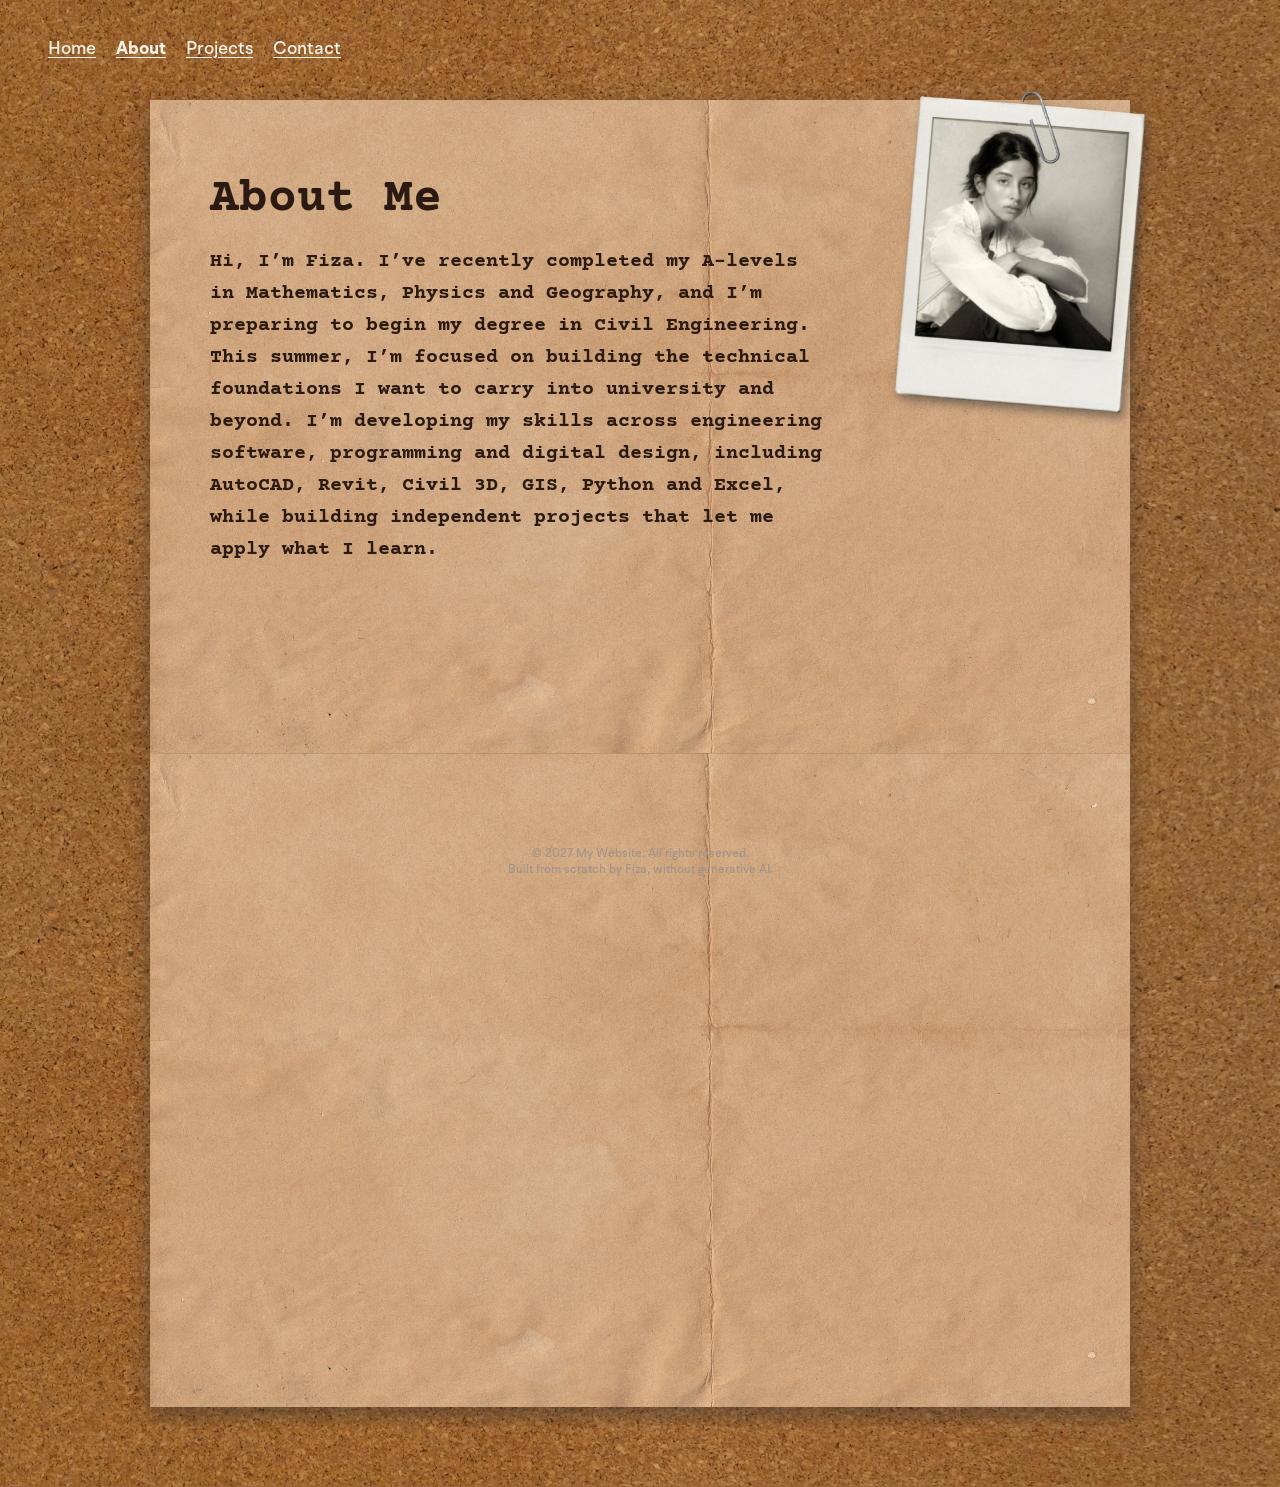
==== about-me/index.html @ 98f8dc01 "before" ====
<!DOCTYPE html>
<html lang="en">
<head>
    <meta charset="UTF-8">
    <meta name="viewport" content="width=device-width, initial-scale=1.0">
    <title>About Me</title>
    <link rel="stylesheet" href="https://fonts.googleapis.com/css2?family=Courier+Prime:wght@400;700&amp;display=swap">
    <link rel="stylesheet" href="../styles.css">
    <script src="../about.js" defer></script>
</head>
<body class="about-page">
    <header>
        <nav>
            <a href="../home/">Home</a>
            <a href="./" aria-current="page">About</a>
            <a href="../projects/">Projects</a>
            <a href="../contact-me/">Contact</a>
        </nav>
    </header>
    <main>
        <div class="about-sheet">
            <img class="about-paper" src="../assets/about-paper.jpg" alt="Paper">
            <img class="about-photo" src="../assets/me-with-paperclip.png" alt="Fiza">
            <div class="about">
                <h1>About Me</h1>
                <p>
                    Hi, I’m Fiza. I’ve recently completed my A-levels in Mathematics, Physics and Geography, and I’m preparing to begin my degree in Civil Engineering.
                    This summer, I’m focused on building the technical foundations I want to carry into university and beyond. I’m developing my skills across engineering software, programming and digital design, including AutoCAD, Revit, Civil 3D, GIS, Python and Excel, while building independent projects that let me apply what I learn.
                </p>
            </div>
        </div>
                <img class="about-paper" src="../assets/about-paper.jpg" alt="">
    </main>
    <footer>
        <p>&copy; 2027 My Website. All rights reserved.</p>
        <p>Built from scratch by Fiza, without generative AI.</p>
    </footer>
</body>
</html>
---- styles.css ----
/* Fonts */

@font-face {
    font-family: "CustomFont";
    src: url("assets/font/BRHendrix-Medium-BF6556d1b4e12b2.otf") format("opentype");
}

@font-face {
    font-family: "CustomFontBold";
    src: url("assets/font/BRHendrix-Bold-BF6556d1b5459d3.otf") format("opentype");
}

/* Base */

:root {
    --page-exit-duration: 110ms;
    --page-enter-duration: 180ms;
}

body {
    background-color: #eae9e5;
    font-family: "CustomFont", sans-serif;
}

/* Navigation */

nav {
    position: fixed;
    font-size: 18px;
    top: 40px;
    left: 40px;
}

nav a {
    padding: 8px;
    color: #333;
    text-decoration: underline;
    text-underline-offset: 3px;
}

nav a:hover {
    color: #777;
}

nav a[aria-current="page"] {
    font-family: "CustomFontBold", sans-serif;
}

.social-links {
    position: fixed;
    top: 40px;
    right: 50px;
    display: flex;
    gap: 20px;
}

.social-links a {
    opacity: 0.7;
    transition: opacity 0.2s, transform 0.2s;
}

.social-links a:hover {
    opacity: 1;
    transform: translateY(-2px);
}

.social-links img {
    display: block;
    width: 22px;
    height: 22px;
}

/* Index content */

main {
    margin-top: 100px;
    padding: 50px;
}

main h1 {
    margin-bottom: 0;
    font-size: 75px;
}

main h2 {
    width: 500px;
    margin-top: 20px;
    font-size: 17px;
    font-weight: normal;
    line-height: 1.5;
}

/* Footer */

footer {
    position: fixed;
    z-index: 30;
    bottom: 20px;
    left: 0;
    width: 100%;
    color: #a3938a;
    font-size: 12px;
    text-align: center;
}

footer p {
    margin: 4px 0;
}

/* About page: background and navigation */

.about-page {
    position: relative;
    min-height: 100vh;
    margin: 0;
    background-color: #9a6538;
}

.about-page::before,
.about-page::after {
    content: "";
    position: absolute;
    left: 0;
    z-index: 0;
    width: 100%;
    background: url("assets/about-background.jpg") center / cover;
    pointer-events: none;
}

.about-page::before {
    top: 0;
    height: calc(50% + 10px);
}

.about-page::after {
    top: calc(50% + 10px);
    bottom: 0;
    transform: scaleY(-1);
}

.about-page header {
    position: relative;
    z-index: 20;
}

.about-page nav {
    z-index: 10;
    isolation: isolate;
}

.about-page nav::before {
    content: "";
    position: fixed;
    top: 0;
    right: 0;
    left: 0;
    z-index: -1;
    height: 90px;
    background-color: #47301f;
    opacity: var(--nav-opacity, 0);
    pointer-events: none;
}

.about-page nav a,
.projects-page nav a,
.contact-page nav a {
    color: #f5f2e8;
}

.about-page nav a:hover,
.projects-page nav a:hover,
.contact-page nav a:hover {
    color: #d3d3d3;
}

.about-page main {
    position: relative;
    z-index: 1;
    margin: 0;
    padding: 100px 0 80px;
}

/* About page: paper and content */
.about-sheet,
.about-paper {
    width: calc(100% - 300px);
    margin: 0 auto;
}

.about-sheet {
    position: relative;
}

.about-paper {
    display: block;
    box-shadow: 0 8px 20px #3338;
}

.about-sheet .about-paper {
    width: 100%;
    clip-path: inset(-20px -20px 0);
}

.about-sheet + .about-paper {
    clip-path: inset(0 -20px -20px);
}

.about-photo {
    position: absolute;
    top: -10px;
    right: -20px;
    width: 260px;
    filter: drop-shadow(3px 5px 5px #3338);
}

.about {
    position: absolute;
    top: 40px;
    right: 300px;
    left: 60px;
    color: #2b1a12;
    font-family: "Courier Prime", monospace;
    text-align: left;
}

.about h1 {
    left: 30px;
    font-size: 48px;
}

.about p {
    font-size: 20px;
    font-weight: bold;
    line-height: 1.6;
}

/* Projects page */
.projects-page {
    position: relative;
    min-height: 200vh;
    margin: 0;
    background-color: #1f5b57;
}

.projects-page::before,
.projects-page::after {
    content: "";
    position: absolute;
    left: 0;
    z-index: 0;
    width: 100%;
    height: 50%;
    background: url("assets/cuttingboard-mirror.webp") center / 400px repeat;
    pointer-events: none;
}

.projects-page::before {
    top: 0;
}

.projects-page::after {
    top: 50%;
    transform: scaleY(-1);
}

.projects-page main {
    position: relative;
    z-index: 1;
    margin-top: 0;
    padding: 150px 0 50px;
}

.projects-page header {
    position: relative;
    z-index: 20;
}

.projects-page nav {
    z-index: 10;
    isolation: isolate;
}

.projects-page nav::before {
    content: "";
    position: fixed;
    top: 0;
    right: 0;
    left: 0;
    z-index: -1;
    height: 90px;
    background-color: #123f3d;
    opacity: var(--projects-nav-opacity, 0);
    pointer-events: none;
}

.projects-page footer {
    position: relative;
    bottom: auto;
    left: auto;
    z-index: 1;
    padding-bottom: 20px;
    color: #e8f1e9;
}

.projects-heading {
    position: relative;
}

.hard-hat {
    position: absolute;
    top: 50%;
    left: 110px;
    width: min(200px, 22vw);
    filter: drop-shadow(6px 8px 8px #10282899);
    animation: hard-hat-drift 5s ease-in-out infinite;
}

.rolled-paper,
.theodolite {
    position: absolute;
    top: 50%;
    filter: drop-shadow(5px 7px 7px #10282888);
}

.rolled-paper {
    left: -10px;
    width: min(200px, 21vw);
    animation: rolled-paper-drift 5.5s ease-in-out infinite;
}

.theodolite {
    top: calc(50% - 10px);
    right: 30px;
    width: min(300px, 30vw);
    animation: theodolite-drift 6s ease-in-out infinite;
}

.ransom-title {
    display: flex;
    justify-content: center;
    align-items: center;
    gap: clamp(2px, 1vw, 6px);
    margin: 0;
}

.ransom-title span {
    --x: 0px;
    --y: 0px;
    --tilt: 0deg;
    --scale: 1;
    width: min(90px, 10vw);
    transform: translate(var(--x), var(--y)) rotate(var(--tilt)) scale(var(--scale));
    animation: ransom-drift 5s ease-in-out infinite;
}

.ransom-title img {
    display: block;
    width: 100%;
    filter: drop-shadow(6px 8px 8px #102828cc);
}

.ransom-title span:nth-child(1) { --x: -2px; --y: 7px; --tilt: -10deg; --scale: 0.94; animation-delay: -0.4s; }
.ransom-title span:nth-child(2) { --x: 3px; --y: -6px; --tilt: 8deg; --scale: 1.06; animation-delay: -1.2s; }
.ransom-title span:nth-child(3) { --x: -1px; --y: 4px; --tilt: -7deg; --scale: 0.97; animation-delay: -2s; }
.ransom-title span:nth-child(4) { --x: 2px; --y: -9px; --tilt: 12deg; --scale: 1.04; animation-delay: -2.8s; }
.ransom-title span:nth-child(5) { --x: -3px; --y: 6px; --tilt: -9deg; --scale: 0.93; animation-delay: -3.6s; }
.ransom-title span:nth-child(6) { --x: 1px; --y: -4px; --tilt: 6deg; --scale: 1.07; animation-delay: -4.4s; }
.ransom-title span:nth-child(7) { --x: -2px; --y: 9px; --tilt: -8deg; --scale: 0.96; animation-delay: -1.6s; }
.ransom-title span:nth-child(8) { --x: 3px; --y: -7px; --tilt: 10deg; --scale: 1.03; animation-delay: -3.2s; }

.ransom-title span:hover img {
    transform: rotate(10deg);
}

.ransom-title span:has(+ span:hover) img,
.ransom-title span:hover + span img {
    transform: translateY(-5px) rotate(-3deg);
}

.ransom-title span:has(+ span + span:hover) img,
.ransom-title span:hover + span + span img {
    transform: translateY(-2px) rotate(2deg);
}

@keyframes ransom-drift {
    50% { transform: translate(calc(var(--x) + 4px), calc(var(--y) - 5px)) rotate(calc(var(--tilt) + 3deg)) scale(var(--scale)); }
}

@keyframes hard-hat-drift {
    0%, 100% { transform: translateY(-50%) rotate(-12deg); }
    50% { transform: translate(6px, calc(-50% - 8px)) rotate(-8deg); }
}

@keyframes rolled-paper-drift {
    0%, 100% { transform: translateY(-50%) rotate(100deg); }
    50% { transform: translate(5px, calc(-50% - 7px)) rotate(104deg); }
}

@keyframes theodolite-drift {
    0%, 100% { transform: translateY(-50%) rotate(6deg); }
    50% { transform: translate(-10px, calc(-50% - 12px)) rotate(2deg); }
}

.projects-content {
    width: calc(100% - 200px);
    margin: 100px auto 0;
}

.projects-columns {
    display: grid;
    grid-template-columns: 2fr 1fr;
    gap: 24px;
}

.paper-panel {
    box-sizing: border-box;
    padding: 40px;
    color: #1f5b57;
    background: url("assets/projects-paper.jpg") center / cover;
    box-shadow: 0 8px 16px #10282899;
}

.projects-columns .paper-panel {
    min-height: 650px;
}

.paper-panel h2 {
    margin: 0;
    font-family: "CustomFontBold", sans-serif;
    font-size: 30px;
}

.updates-tab,
.working-tab {
    display: inline-block;
    margin-bottom: 40px;
    padding: 12px 28px;
    color: #3b281a;
    font-family: "CustomFontBold", sans-serif;
    font-size: 26px;
    background-color: #b98b5f;
    border: 1px solid #795637;
    border-radius: 2px;
    box-shadow: 0 4px 8px #10282866, inset 0 0 12px #f0d4aa55;
    transform: rotate(-2deg);
}

.working-tab {
    transform: rotate(1deg);
}

.updates-list {
    display: grid;
    gap: 10px;
    margin-bottom: 50px;
}

.update-item {
    display: grid;
    grid-template-columns: 85px 1fr;
    align-items: center;
    gap: 16px;
    padding: 12px 0;
    border-bottom: 1px solid #1f5b5744;
}

.update-item span {
    font-family: "CustomFontBold", sans-serif;
    font-size: 13px;
}

.update-item i,
.post-title,
.post-description {
    display: block;
    background-color: #1f5b5733;
    border-radius: 4px;
}

.update-item i {
    height: 10px;
    margin: 7px 0;
}

.update-item i:last-child {
    width: 65%;
}

.posts-grid {
    display: grid;
    grid-template-columns: repeat(3, minmax(0, 1fr));
    gap: 24px;
    margin-top: 30px;
}

.working-projects {
    grid-template-columns: repeat(2, minmax(0, 1fr));
    margin-bottom: 50px;
}

.post-card {
    padding: 14px;
    background-color: #f3eee5aa;
    border: 1px solid #1f5b5733;
    box-shadow: 0 4px 8px #10282844;
}

.post-thumbnail {
    aspect-ratio: 4 / 3;
    margin-bottom: 18px;
    background-color: #1f5b5726;
}

.post-title {
    width: 72%;
    height: 18px;
    margin-bottom: 16px;
}

.post-description {
    height: 10px;
    margin-top: 8px;
}

.post-description.short {
    width: 60%;
}

.featured-projects h2 {
    text-align: center;
}

.featured-projects .posts-grid {
    grid-template-columns: 1fr;
    gap: 20px;
}

.all-posts {
    min-height: 100vh;
    margin-top: 50px;
}

@media (max-width: 800px) {
    .projects-content {
        width: calc(100% - 40px);
    }

    .projects-columns {
        grid-template-columns: 1fr;
    }

    .posts-grid {
        grid-template-columns: repeat(2, minmax(0, 1fr));
    }

    .featured-projects .posts-grid {
        grid-template-columns: repeat(2, minmax(0, 1fr));
    }
}

@media (max-width: 550px) {
    .posts-grid,
    .featured-projects .posts-grid {
        grid-template-columns: 1fr;
    }
}

/* Project post template */

.skip-link {
    position: fixed;
    top: 12px;
    left: 12px;
    z-index: 100;
    padding: 10px 16px;
    color: #f8f3e8;
    background-color: #123f3d;
    transform: translateY(-150%);
}

.skip-link:focus {
    transform: translateY(0);
}

.project-post-page {
    min-height: 100vh;
}

.project-post-page main {
    padding: 130px 0 70px;
}

.project-case-study {
    width: min(1180px, calc(100% - 80px));
    margin: 0 auto;
    color: #213f3d;
}

.project-back-link {
    display: inline-block;
    margin: 0 0 24px 8px;
    color: #f5f2e8;
    font-family: "CustomFontBold", sans-serif;
    text-underline-offset: 4px;
}

.project-back-link:hover {
    color: #d3d3d3;
}

.project-hero {
    position: relative;
    padding: clamp(32px, 6vw, 72px);
    overflow: visible;
}

.project-hero::before,
.project-section::before {
    content: "";
    position: absolute;
    width: 86px;
    height: 24px;
    background-color: #d4af7b99;
    box-shadow: 0 2px 4px #10282833;
    transform: rotate(-3deg);
}

.project-hero::before {
    top: -16px;
    left: calc(50% - 60px);
    z-index: 2;
    width: 120px;
    height: 32px;
}

.project-hero-copy {
    max-width: 800px;
}

.project-hero h1 {
    max-width: 900px;
    margin: 0;
    color: #194f4b;
    font-family: "CustomFontBold", sans-serif;
    font-size: clamp(42px, 6.5vw, 78px);
    line-height: 0.95;
    letter-spacing: -0.045em;
}

.project-summary {
    max-width: 720px;
    margin: 28px 0 0;
    color: #3f4d49;
    font-size: clamp(18px, 2.2vw, 25px);
    line-height: 1.45;
}

.project-plan-link {
    box-sizing: border-box;
    display: inline-flex;
    align-items: center;
    gap: 14px;
    max-width: 100%;
    margin-top: 28px;
    padding: 14px 18px;
    color: #194f4b;
    text-decoration: none;
    background-color: #f7f2e8;
    border: 1px solid #1f5b5755;
    box-shadow: 0 4px 8px #10282833;
    transition: transform 0.2s ease, box-shadow 0.2s ease, background-color 0.2s ease;
}

.project-plan-link:hover {
    background-color: #fffaf0;
    box-shadow: 0 7px 12px #10282844;
    transform: translateY(-2px);
}

.project-plan-link:focus-visible {
    outline: 3px solid #858b91;
    outline-offset: 4px;
}

.project-plan-link img {
    width: 34px;
    height: 34px;
}

.project-plan-link > span {
    display: grid;
    gap: 3px;
}

.project-plan-link strong {
    font-family: "CustomFontBold", sans-serif;
    font-size: 16px;
}

.project-plan-link small {
    color: #6f6255;
    font-size: 12px;
}

.project-facts {
    display: grid;
    grid-template-columns: repeat(5, minmax(0, 1fr));
    gap: 1px;
    margin: 48px 0;
    background-color: #1f5b5740;
    border: 1px solid #1f5b5740;
}

.project-facts div {
    padding: 18px;
    background-color: #f3eee5cc;
}

.project-facts dt {
    margin-bottom: 7px;
    color: #4f555b;
    font-family: "CustomFontBold", sans-serif;
    font-size: 11px;
    letter-spacing: 0.1em;
    text-transform: uppercase;
}

.project-facts dd {
    margin: 0;
    line-height: 1.35;
}

.project-status {
    display: inline-flex;
    align-items: center;
    gap: 8px;
    padding: 8px 13px;
    color: #f7f4ed;
    font-family: "CustomFontBold", sans-serif;
    font-size: 14px;
    line-height: 1;
    background-color: #172b4db8;
    border: 1px solid #0e1c34cc;
    border-radius: 4px;
    box-shadow: inset 0 1px 0 #ffffff1f, 0 2px 4px #10282833;
}

.project-status::before {
    width: 8px;
    height: 8px;
    content: "";
    background-color: #8ac6ff;
    border-radius: 50%;
    box-shadow: 0 0 0 2px #8ac6ff33;
}

.project-hero-media,
.project-wide-media {
    margin: 0;
}

.project-media-placeholder {
    display: grid;
    min-height: 480px;
    padding: 30px;
    color: #f5f2e8;
    text-align: center;
    background:
        linear-gradient(135deg, #174743dd, #2a736ddd),
        url("assets/cuttingboard-mirror.webp") center / 400px repeat;
    border: 12px solid #eee7d9;
    outline: 1px solid #1f5b5755;
    box-shadow: 0 5px 14px #10282855;
    place-content: center;
}

.project-media-placeholder span {
    font-family: "CustomFontBold", sans-serif;
    font-size: clamp(22px, 3vw, 38px);
}

.project-media-placeholder small {
    display: block;
    max-width: 400px;
    margin: 10px auto 0;
    font-size: 13px;
    line-height: 1.5;
}

.project-hero-media figcaption,
.project-process-image figcaption,
.project-section-media figcaption,
.project-wide-media figcaption {
    margin-top: 22px;
    color: #5b6864;
    font-size: 13px;
    font-style: italic;
    line-height: 1.45;
    text-align: center;
}

.project-layout {
    display: grid;
    grid-template-columns: 230px minmax(0, 1fr);
    align-items: start;
    gap: 28px;
    margin-top: 40px;
}

.project-contents {
    position: sticky;
    top: 115px;
    z-index: 5;
    padding: 28px;
}

.project-contents > p {
    margin: 0 0 18px;
    color: #4f555b;
    font-family: "CustomFontBold", sans-serif;
    font-size: 13px;
    letter-spacing: 0.08em;
    text-transform: uppercase;
}

.project-contents ol {
    display: grid;
    gap: 12px;
    margin: 0;
    padding-left: 22px;
}

.project-contents a {
    color: #1f5b57;
    text-underline-offset: 3px;
}

.project-story {
    display: grid;
    gap: 28px;
}

.project-section {
    position: relative;
    z-index: 1;
    scroll-margin-top: 110px;
    padding: clamp(34px, 5vw, 62px);
    overflow: visible;
    isolation: isolate;
}

.project-section::before {
    top: 14px;
    right: -18px;
    z-index: 3;
    pointer-events: none;
    transform: rotate(43deg);
}

.project-section::after {
    position: absolute;
    top: 14px;
    left: -18px;
    z-index: 3;
    width: 86px;
    height: 24px;
    content: "";
    background-color: #d4af7b99;
    box-shadow: 0 2px 4px #10282833;
    pointer-events: none;
    transform: rotate(-43deg);
}

.project-section h2 {
    width: auto;
    margin: 0 0 26px;
    color: #194f4b;
    font-family: "CustomFontBold", sans-serif;
    font-size: clamp(32px, 5vw, 54px);
    line-height: 1;
}

.project-section h3 {
    margin: 0 0 12px;
    color: #194f4b;
    font-family: "CustomFontBold", sans-serif;
    font-size: 20px;
}

.project-section p,
.project-section li {
    line-height: 1.7;
}

.project-lead {
    margin-top: 0;
    color: #3f4d49;
    font-size: 19px;
}

.project-section-guide {
    margin: 24px 0 0;
    padding: 16px 18px;
    color: #4f555b;
    font-size: 14px;
    background-color: #858b9114;
    border: 1px dashed #858b9170;
    border-radius: 3px;
}

.project-section-guide strong {
    color: #194f4b;
    font-family: "CustomFontBold", sans-serif;
}

.project-two-column {
    display: grid;
    grid-template-columns: repeat(2, minmax(0, 1fr));
    gap: 36px;
    margin-top: 38px;
    padding-top: 32px;
    border-top: 1px solid #1f5b5733;
}

.project-two-column ul {
    margin-bottom: 0;
    padding-left: 20px;
}

.project-detail-grid {
    display: grid;
    grid-template-columns: repeat(auto-fit, minmax(190px, 1fr));
    gap: 16px;
    margin-top: 34px;
}

.project-detail-grid article {
    padding: 22px;
    background-color: #f8f4eb99;
    border: 1px solid #1f5b5730;
    border-top: 4px solid #858b91;
}

#reflection .project-detail-grid {
    grid-template-columns: 1fr;
}

.project-detail-grid h3 {
    margin-bottom: 9px;
    font-size: 18px;
}

.project-detail-grid article > p:last-child {
    margin-bottom: 0;
}

.project-detail-label {
    margin: 0 0 9px;
    color: #697077;
    font-family: "CustomFontBold", sans-serif;
    font-size: 11px;
    letter-spacing: 0.1em;
    text-transform: uppercase;
}

.project-section-media {
    margin: 38px 0 0;
}

.project-section-media .project-media-placeholder {
    min-height: 300px;
}

#overview .project-two-column ul {
    padding-left: 0;
    list-style: none;
}

#overview .project-two-column li {
    position: relative;
    padding-left: 27px;
}

#overview .project-two-column li::before {
    position: absolute;
    top: 0.78em;
    left: 0;
    width: 16px;
    height: 16px;
    content: "";
    background: url("assets/logos/tick-circle-svgrepo-com.svg") center / contain no-repeat;
    transform: translateY(-50%);
}

.project-callout {
    margin-top: 36px;
    padding: 24px 28px;
    background-color: #858b9133;
    border: 1px solid #4f555b66;
    transform: none;
}

.project-callout strong {
    color: #4f555b;
    font-family: "CustomFontBold", sans-serif;
    text-transform: uppercase;
}

.project-callout p {
    margin-bottom: 0;
}

.project-problems {
    display: grid;
    gap: 22px;
    margin-top: 34px;
}

.project-problems article {
    display: block;
    padding: 28px;
    color: #f5f2e8;
    background-color: #123f3de8;
    border: 1px solid #0d302f;
}

.project-problems h3 {
    color: #ffffff;
    margin-bottom: 10px;
    font-size: 22px;
}

.project-problems article > p {
    margin-top: 0;
    color: #edf3ef;
}

.project-problem-evidence {
    margin-bottom: 0;
    padding-top: 4px;
    font-size: 14px;
}

.project-problem-evidence strong {
    color: #ffffff;
    font-family: "CustomFontBold", sans-serif;
}

.project-reflection-note {
    margin-top: 34px;
    padding: 24px 26px;
    color: #f5f2e8;
    background-color: #194f4b;
    border: 1px solid #123f3d;
    box-shadow: 0 4px 10px #10282833;
}

.project-reflection-note strong {
    display: block;
    margin-bottom: 8px;
    font-family: "CustomFontBold", sans-serif;
    font-size: 17px;
}

.project-reflection-note p {
    margin: 0;
    color: #e4eee9;
}

.project-process-notes {
    display: grid;
    grid-template-columns: 1fr;
    gap: 16px;
    margin: 38px 0 42px;
}

.project-process-notes article {
    padding: 22px;
    margin: 0;
    color: #3f4d49;
    background-color: #f8f4eb80;
    border: 1px solid #1f5b5728;
}

.project-process-notes article:last-child {
    grid-column: 1 / -1;
}

.project-process-notes h3 {
    width: fit-content;
    margin: 0 0 12px;
    padding: 6px 11px;
    color: #f8f2e8;
    font-family: "CustomFontBold", sans-serif;
    font-size: 15px;
    line-height: 1.1;
    letter-spacing: 0.02em;
    background-color: #b76f8c;
    border: 1px solid #203d3b33;
    border-radius: 4px;
    box-shadow: 2px 2px 0 #1f5b5724;
}

.project-process-notes article > p {
    margin: 0;
}

.project-process-notes small {
    display: block;
    margin-top: 13px;
    color: #626c68;
    font-size: 12px;
    line-height: 1.55;
}

.project-process-notes small strong {
    color: #194f4b;
    font-family: "CustomFontBold", sans-serif;
}

.project-process-image {
    margin: 22px 0 0;
}

.project-process-image .project-media-placeholder {
    min-height: 240px;
    border-width: 7px;
}

.project-process-notes article:nth-child(2) h3 {
    color: #f8f2e8;
    background-color: #5684b4;
}

.project-process-notes article:nth-child(3) h3 {
    color: #f8f2e8;
    background-color: #b9863f;
}

.project-process-notes article:nth-child(4) h3 {
    color: #f8f2e8;
    background-color: #5f9174;
}

.project-process-notes article:nth-child(5) h3 {
    color: #f8f2e8;
    background-color: #bc6a62;
}

.project-media-placeholder-small {
    min-height: 260px;
    padding: 18px;
    border-width: 8px;
}

.project-media-placeholder-small span {
    font-size: 21px;
}

.project-wide-media {
    margin-top: 38px;
}

.project-margin-notes {
    position: absolute;
    top: 54px;
    left: -252px;
    z-index: 0;
    width: 220px;
    pointer-events: none;
}

.project-margin-note {
    position: relative;
    width: 205px;
    transform: none;
}

.project-margin-note + .project-margin-note {
    left: 14px;
    margin-top: 20px;
    transform: none;
}

.project-margin-note img {
    display: block;
    width: 100%;
    box-shadow: 5px 7px 13px #10282855;
}

.project-margin-note p {
    position: absolute;
    top: 30px;
    right: 14px;
    bottom: 12px;
    left: 14px;
    display: grid;
    margin: 0;
    color: #4a3d27;
    font-family: "Segoe Print", "Bradley Hand", "Comic Sans MS", cursive;
    font-size: 20px;
    font-weight: 600;
    line-height: 1.45;
    text-align: center;
    place-items: center;
}

#outcome > p > strong {
    color: #194f4b;
    font-family: "CustomFontBold", sans-serif;
}

.project-wide-media .project-media-placeholder {
    min-height: 360px;
}

.project-pagination {
    position: static;
    top: auto;
    left: auto;
    display: grid;
    grid-template-columns: repeat(2, minmax(0, 1fr));
    margin-top: 40px;
    padding: 0;
    font-size: inherit;
    background: #123f3d;
    overflow: hidden;
}

.project-pagination a {
    display: grid;
    gap: 8px;
    padding: 34px;
    color: #f5f2e8;
    text-decoration: none;
}

.project-pagination a + a {
    text-align: right;
    border-left: 1px solid #f5f2e855;
}

.project-pagination a:hover {
    background-color: #ffffff14;
}

.project-pagination span {
    color: #c9ddd5;
    font-size: 13px;
}

.project-pagination strong {
    font-family: "CustomFontBold", sans-serif;
    font-size: 20px;
}

@media (max-width: 900px) {
    .project-case-study {
        width: min(100% - 40px, 760px);
    }

    .project-facts {
        grid-template-columns: repeat(2, minmax(0, 1fr));
    }

    .project-layout {
        grid-template-columns: 1fr;
    }

    .project-contents {
        position: static;
    }

    .project-contents ol {
        grid-template-columns: repeat(5, max-content);
        gap: 12px 28px;
        overflow-x: auto;
    }

    .project-margin-notes {
        display: none;
    }
}

@media (max-width: 600px) {
    .project-post-page main {
        padding-top: 115px;
    }

    .project-case-study {
        width: calc(100% - 24px);
    }

    .project-hero {
        padding: 38px 24px 28px;
    }

    .project-facts,
    .project-two-column,
    .project-process-notes,
    .project-pagination {
        grid-template-columns: 1fr;
    }

    .project-media-placeholder {
        min-height: 300px;
        border-width: 7px;
    }

    .project-contents {
        padding: 24px;
    }

    .project-contents ol {
        grid-template-columns: 1fr 1fr;
        overflow: visible;
    }

    .project-section {
        padding: 38px 24px;
    }

    .project-problems article {
        padding: 22px;
    }

    .project-pagination a + a {
        text-align: left;
        border-top: 1px solid #f5f2e855;
        border-left: 0;
    }
}

@media (prefers-reduced-motion: reduce) {
    .project-post-page *,
    .project-post-page *::before,
    .project-post-page *::after {
        scroll-behavior: auto !important;
        animation-duration: 0.01ms !important;
        animation-iteration-count: 1 !important;
    }
}

/* Contact page */
.contact-page {
    position: relative;
    height: 100vh;
    min-height: 100vh;
    margin: 0;
    overflow: hidden;
}

.contact-page::before {
    content: "";
    position: absolute;
    inset: -8px;
    z-index: 0;
    background: url("assets/contact-background.jpg") center / cover;
    filter: blur(4px);
}

.contact-page header,
.contact-page main {
    position: relative;
    z-index: 1;
}

.contact-page header {
    z-index: 20;
}

.contact-page main {
    display: grid;
    min-height: 100vh;
    margin-top: 0;
    padding: 0;
    place-items: center;
}

.envelope {
    width: 600px;
    max-width: 85vw;
    filter: drop-shadow(6px 8px 10px #3338);
}

/* Home page: heading */
.blue {
    color: #215caa;
}

.hop span {
    display: inline-block;
    transition: transform 0.2s ease;
}

.hop span:has(+ span + span:hover),
.hop span:hover + span + span {
    transform: translateY(-3px);
}

.hop span:has(+ span:hover),
.hop span:hover + span {
    transform: translateY(-6px);
}

.hop span:hover {
    transform: translateY(-10px);
}

/* Home page: button and images */
.say-hi {
    position: absolute;
    right: 90px;
    bottom: 300px;
    z-index: 1;
    padding: 8px 16px;
    color: #333;
    background-color: #eae9e5;
    border: 1px solid #777;
    border-radius: 20px;
    cursor: pointer;
}

.say-hi:hover {
    color: white;
    background-color: #777;
}

.say-hi.clicked {
    animation: pop 0.4s;
}

.home-visual {
    position: absolute;
    right: 40px;
    bottom: 40px;
    width: 550px;
}

.home-image {
    display: block;
    width: 100%;
}

.thought-bubble {
    position: absolute;
    top: -280px;
    left: -270px;
    width: 530px;
    filter: drop-shadow(3px 4px 4px #3338);
}

.post-it {
    position: absolute;
    width: 180px;
    box-shadow: 4px 4px 10px #777;
    cursor: grab;
    touch-action: none;
    transition: transform 0.2s, box-shadow 0.2s;
}

.post-it-1 {
    bottom: 90px;
    left: 60px;
}

.post-it-2 {
    bottom: 100px;
    left: 430px;
}

.post-it-3 {
    bottom: 50px;
    left: 200px;
}

.post-it:hover {
    transform: translateY(-5px);
    box-shadow: 7px 9px 14px #777;
}

.post-it:active {
    cursor: grabbing;
}

@keyframes pop {
    50% { transform: scale(1.15); }
}
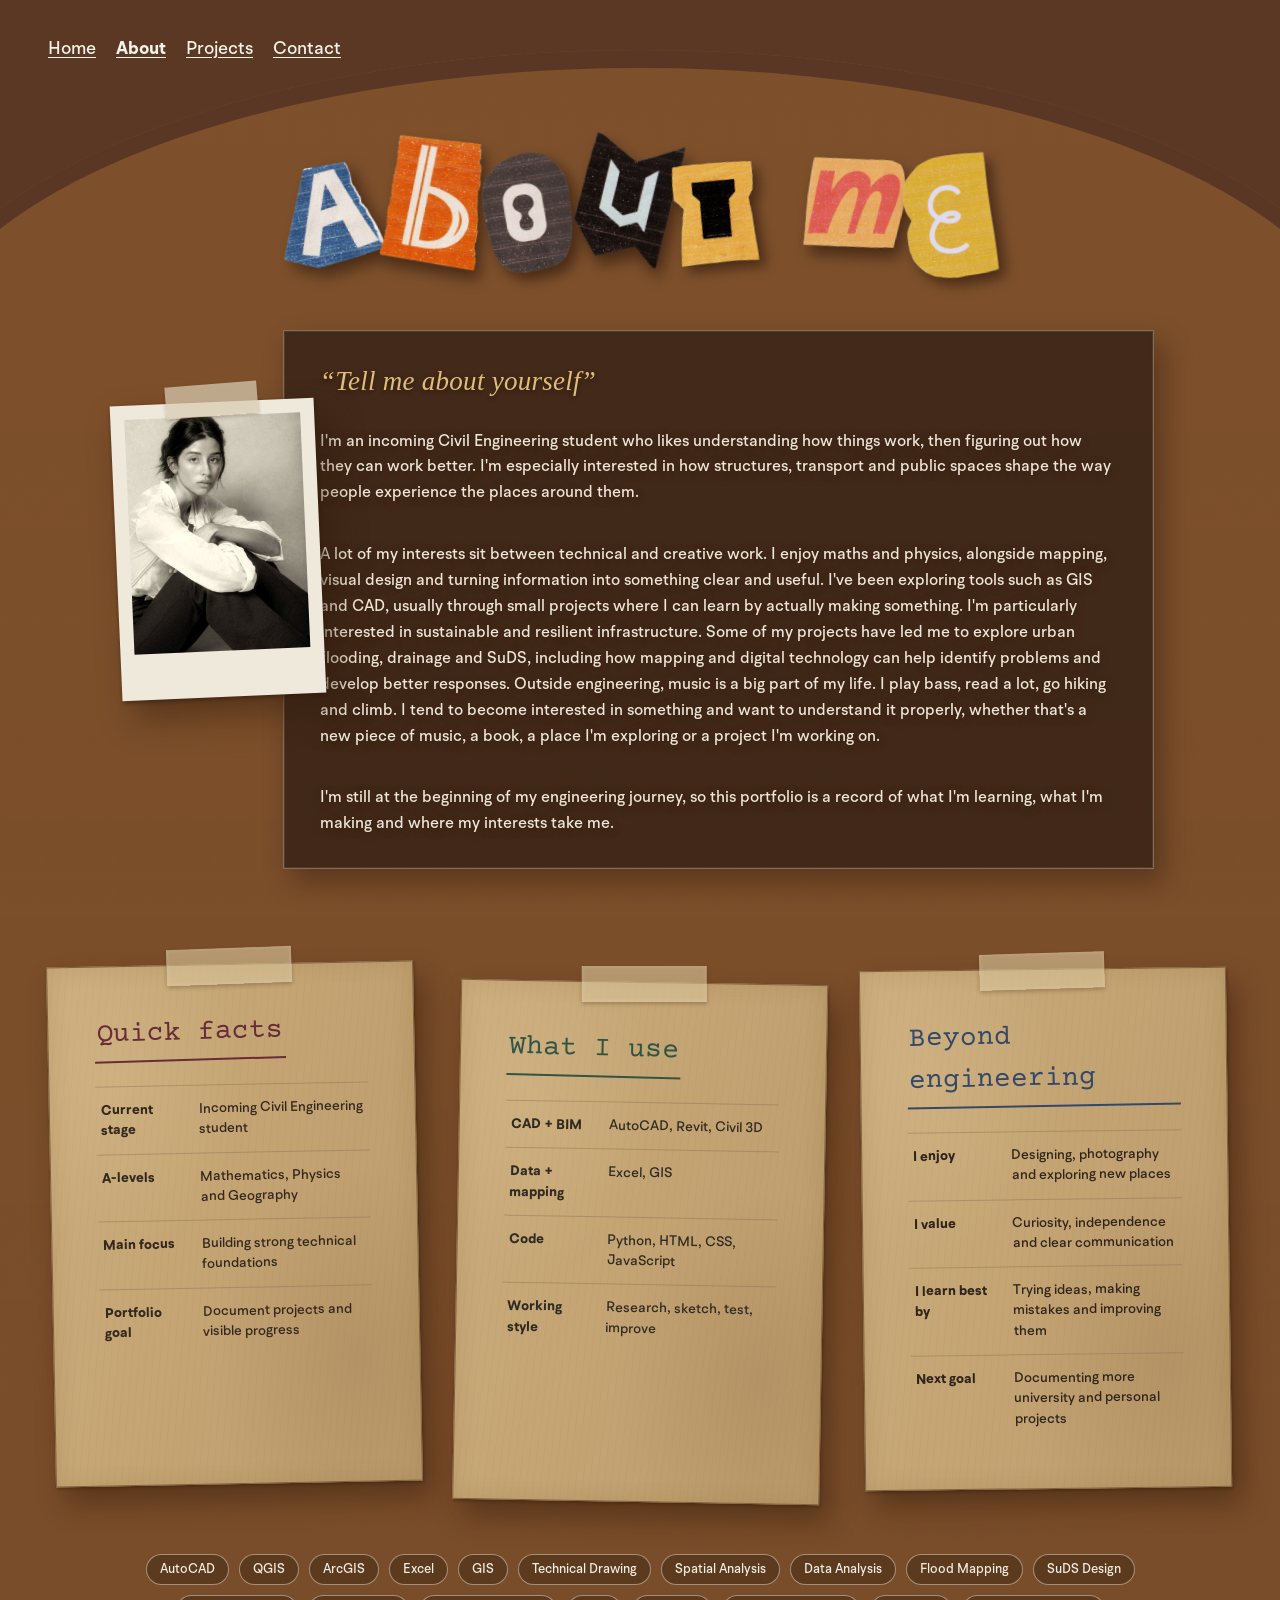
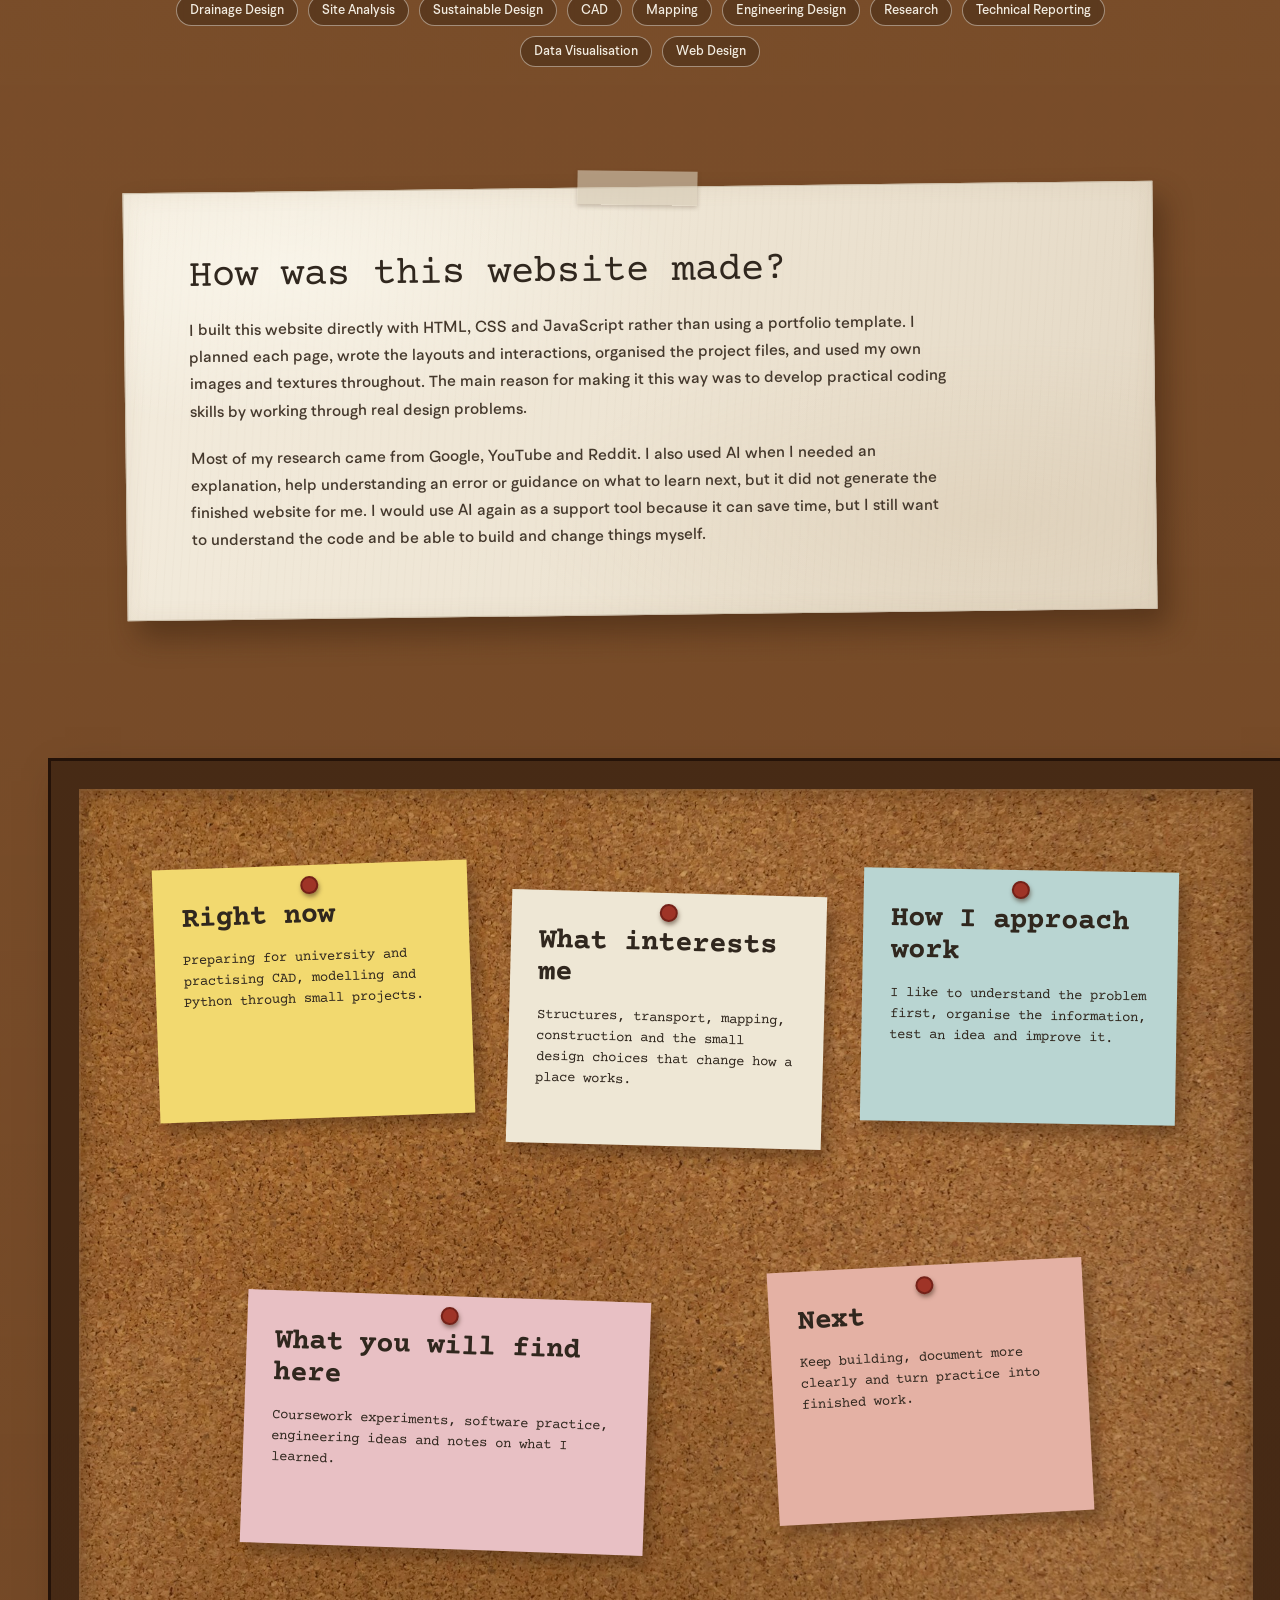
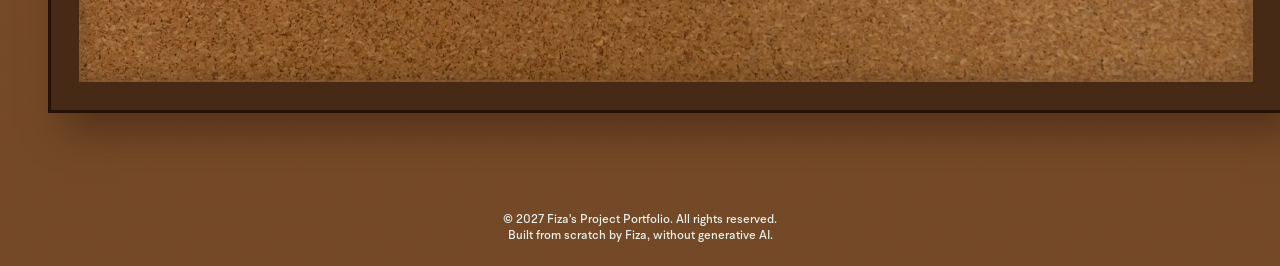
==== commit d4f2118f: "waa" ====
--- a/about-me/index.html
+++ b/about-me/index.html
@@ -3,7 +3,10 @@
 <head>
     <meta charset="UTF-8">
     <meta name="viewport" content="width=device-width, initial-scale=1.0">
-    <title>About Me</title>
+    <title>About Fiza | Fiza's Project Portfolio</title>
+    <link rel="icon" type="image/png" href="../assets/site-icon-favicon.png">
+    <link rel="preconnect" href="https://fonts.googleapis.com">
+    <link rel="preconnect" href="https://fonts.gstatic.com" crossorigin>
     <link rel="stylesheet" href="https://fonts.googleapis.com/css2?family=Courier+Prime:wght@400;700&amp;display=swap">
     <link rel="stylesheet" href="../styles.css">
     <script src="../about.js" defer></script>
@@ -18,21 +21,131 @@
         </nav>
     </header>
     <main>
-        <div class="about-sheet">
-            <img class="about-paper" src="../assets/about-paper.jpg" alt="Paper">
-            <img class="about-photo" src="../assets/me-with-paperclip.png" alt="Fiza">
-            <div class="about">
-                <h1>About Me</h1>
+        <section class="about-intro" aria-labelledby="about-title">
+            <h1 id="about-title" class="ransom-title about-ransom-title" aria-label="About Me">
+                <span><img src="../assets/about-title/letter-a.png" alt=""></span>
+                <span><img src="../assets/about-title/letter-b.png" alt=""></span>
+                <span><img src="../assets/about-title/letter-o.png" alt=""></span>
+                <span><img src="../assets/about-title/letter-u.png" alt=""></span>
+                <span><img src="../assets/about-title/letter-t.png" alt=""></span>
+                <span class="about-title-break"><img src="../assets/about-title/letter-m.png" alt=""></span>
+                <span><img src="../assets/about-title/letter-e.png" alt=""></span>
+            </h1>
+
+            <div class="about-portrait-wrap">
+                <figure class="about-portrait">
+                    <img src="../assets/picture-of-me.jpeg" alt="Portrait of Fiza">
+                </figure>
+            </div>
+
+            <div class="about-copy">
+                <div class="about-copy-columns">
+                    <h2>&ldquo;Tell me about yourself&rdquo;</h2>
+                    <p>
+                        I'm an incoming Civil Engineering student who likes understanding how things work, then figuring out how they can work better. I'm especially interested in how structures, transport and public spaces shape the way people experience the places around them.
+                    </p>
+                    <p>
+                        A lot of my interests sit between technical and creative work. I enjoy maths and physics, alongside mapping, visual design and turning information into something clear and useful. I've been exploring tools such as GIS and CAD, usually through small projects where I can learn by actually making something. I'm particularly interested in sustainable and resilient infrastructure. Some of my projects have led me to explore urban flooding, drainage and SuDS, including how mapping and digital technology can help identify problems and develop better responses. Outside engineering, music is a big part of my life. I play bass, read a lot, go hiking and climb. I tend to become interested in something and want to understand it properly, whether that's a new piece of music, a book, a place I'm exploring or a project I'm working on.
+                    </p>
+                    <p>
+                        I'm still at the beginning of my engineering journey, so this portfolio is a record of what I'm learning, what I'm making and where my interests take me.
+                    </p>
+                </div>
+            </div>
+        </section>
+
+        <section class="about-details" aria-label="More about Fiza">
+            <div class="about-table-card about-table-card-left">
+                <h2>Quick facts</h2>
+                <table>
+                    <tbody>
+                        <tr><th scope="row">Current stage</th><td>Incoming Civil Engineering student</td></tr>
+                        <tr><th scope="row">A-levels</th><td>Mathematics, Physics and Geography</td></tr>
+                        <tr><th scope="row">Main focus</th><td>Building strong technical foundations</td></tr>
+                        <tr><th scope="row">Portfolio goal</th><td>Document projects and visible progress</td></tr>
+                    </tbody>
+                </table>
+            </div>
+
+            <div class="about-table-card about-table-card-right">
+                <h2>What I use</h2>
+                <table>
+                    <tbody>
+                        <tr><th scope="row">CAD + BIM</th><td>AutoCAD, Revit, Civil 3D</td></tr>
+                        <tr><th scope="row">Data + mapping</th><td>Excel, GIS</td></tr>
+                        <tr><th scope="row">Code</th><td>Python, HTML, CSS, JavaScript</td></tr>
+                        <tr><th scope="row">Working style</th><td>Research, sketch, test, improve</td></tr>
+                    </tbody>
+                </table>
+            </div>
+
+            <div class="about-table-card about-table-card-extra">
+                <h2>Beyond engineering</h2>
+                <table>
+                    <tbody>
+                        <tr><th scope="row">I enjoy</th><td>Designing, photography and exploring new places</td></tr>
+                        <tr><th scope="row">I value</th><td>Curiosity, independence and clear communication</td></tr>
+                        <tr><th scope="row">I learn best by</th><td>Trying ideas, making mistakes and improving them</td></tr>
+                        <tr><th scope="row">Next goal</th><td>Documenting more university and personal projects</td></tr>
+                    </tbody>
+                </table>
+            </div>
+        </section>
+
+        <div class="about-tags" aria-label="Hard skills and experience">
+            <span>AutoCAD</span><span>QGIS</span><span>ArcGIS</span><span>Excel</span>
+            <span>GIS</span><span>Technical Drawing</span><span>Spatial Analysis</span>
+            <span>Data Analysis</span><span>Flood Mapping</span><span>SuDS Design</span>
+            <span>Drainage Design</span><span>Site Analysis</span><span>Sustainable Design</span>
+            <span>CAD</span><span>Mapping</span><span>Engineering Design</span><span>Research</span>
+            <span>Technical Reporting</span><span>Data Visualisation</span><span>Web Design</span>
+        </div>
+
+        <section class="website-story" aria-labelledby="website-story-title">
+            <span class="paper-tape" aria-hidden="true"></span>
+            <div class="website-story-copy">
+                <h2 id="website-story-title">How was this website made?</h2>
                 <p>
-                    Hi, I’m Fiza. I’ve recently completed my A-levels in Mathematics, Physics and Geography, and I’m preparing to begin my degree in Civil Engineering.
-                    This summer, I’m focused on building the technical foundations I want to carry into university and beyond. I’m developing my skills across engineering software, programming and digital design, including AutoCAD, Revit, Civil 3D, GIS, Python and Excel, while building independent projects that let me apply what I learn.
+                    I built this website directly with HTML, CSS and JavaScript rather than using a portfolio template. I planned each page, wrote the layouts and interactions, organised the project files, and used my own images and textures throughout. The main reason for making it this way was to develop practical coding skills by working through real design problems.
+                </p>
+                <p>
+                    Most of my research came from Google, YouTube and Reddit. I also used AI when I needed an explanation, help understanding an error or guidance on what to learn next, but it did not generate the finished website for me. I would use AI again as a support tool because it can save time, but I still want to understand the code and be able to build and change things myself.
                 </p>
             </div>
-        </div>
-                <img class="about-paper" src="../assets/about-paper.jpg" alt="">
+        </section>
+
+        <section class="about-board-section" aria-label="Pinned notes about Fiza">
+            <div class="about-corkboard">
+                <article class="board-note board-note-yellow">
+                    <span class="note-pin" aria-hidden="true"></span>
+                    <h3>Right now</h3>
+                    <p>Preparing for university and practising CAD, modelling and Python through small projects.</p>
+                </article>
+                <article class="board-note board-note-cream">
+                    <span class="note-pin" aria-hidden="true"></span>
+                    <h3>What interests me</h3>
+                    <p>Structures, transport, mapping, construction and the small design choices that change how a place works.</p>
+                </article>
+                <article class="board-note board-note-blue">
+                    <span class="note-pin" aria-hidden="true"></span>
+                    <h3>How I approach work</h3>
+                    <p>I like to understand the problem first, organise the information, test an idea and improve it.</p>
+                </article>
+                <article class="board-note board-note-pink">
+                    <span class="note-pin" aria-hidden="true"></span>
+                    <h3>What you will find here</h3>
+                    <p>Coursework experiments, software practice, engineering ideas and notes on what I learned.</p>
+                </article>
+                <article class="board-note board-note-small">
+                    <span class="note-pin" aria-hidden="true"></span>
+                    <h3>Next</h3>
+                    <p>Keep building, document more clearly and turn practice into finished work.</p>
+                </article>
+            </div>
+        </section>
     </main>
     <footer>
-        <p>&copy; 2027 My Website. All rights reserved.</p>
+        <p>&copy; 2027 Fiza's Project Portfolio. All rights reserved.</p>
         <p>Built from scratch by Fiza, without generative AI.</p>
     </footer>
 </body>
--- a/styles.css
+++ b/styles.css
@@ -13,13 +13,41 @@
 /* Base */
 
 :root {
-    --page-exit-duration: 110ms;
-    --page-enter-duration: 180ms;
+    --page-transition-duration: 180ms;
+}
+
+@view-transition {
+    navigation: auto;
 }
 
 body {
     background-color: #eae9e5;
     font-family: "CustomFont", sans-serif;
+}
+
+::view-transition-old(root) {
+    animation: page-fade-out var(--page-transition-duration) ease-out both;
+}
+
+::view-transition-new(root) {
+    animation: page-fade-in var(--page-transition-duration) ease-in both;
+}
+
+@keyframes page-fade-out {
+    from { opacity: 1; }
+    to { opacity: 0; }
+}
+
+@keyframes page-fade-in {
+    from { opacity: 0; }
+    to { opacity: 1; }
+}
+
+@media (prefers-reduced-motion: reduce) {
+    ::view-transition-old(root),
+    ::view-transition-new(root) {
+        animation-duration: 0.01ms;
+    }
 }
 
 /* Navigation */
@@ -51,6 +79,7 @@
     top: 40px;
     right: 50px;
     display: flex;
+    align-items: center;
     gap: 20px;
 }
 
@@ -68,6 +97,52 @@
     display: block;
     width: 22px;
     height: 22px;
+}
+
+.social-links .coffee-button {
+    display: inline-flex;
+    align-items: center;
+    gap: 7px;
+    padding: 8px 13px;
+    color: #30271e;
+    font-size: 14px;
+    text-decoration: none;
+    background: #f2d96f;
+    border: 1px solid #80613e;
+    border-radius: 4px;
+    box-shadow: 3px 4px 7px #4a2d1745;
+    opacity: 1;
+    transform: rotate(-1deg);
+}
+
+.social-links .coffee-button:hover {
+    color: #30271e;
+    background: #f6e18a;
+    transform: translateY(-2px) rotate(-1deg);
+}
+
+.social-links .coffee-button-icon {
+    width: 20px;
+    height: 20px;
+    object-fit: contain;
+}
+
+.social-links .coffee-button:focus-visible {
+    outline: 3px solid #215caa;
+    outline-offset: 3px;
+}
+
+@media (max-width: 700px) {
+    .social-links {
+        top: 88px;
+        right: 20px;
+        gap: 12px;
+    }
+
+    .social-links .coffee-button {
+        padding: 7px 10px;
+        font-size: 13px;
+    }
 }
 
 /* Index content */
@@ -108,35 +183,6 @@
 }
 
 /* About page: background and navigation */
-
-.about-page {
-    position: relative;
-    min-height: 100vh;
-    margin: 0;
-    background-color: #9a6538;
-}
-
-.about-page::before,
-.about-page::after {
-    content: "";
-    position: absolute;
-    left: 0;
-    z-index: 0;
-    width: 100%;
-    background: url("assets/about-background.jpg") center / cover;
-    pointer-events: none;
-}
-
-.about-page::before {
-    top: 0;
-    height: calc(50% + 10px);
-}
-
-.about-page::after {
-    top: calc(50% + 10px);
-    bottom: 0;
-    transform: scaleY(-1);
-}
 
 .about-page header {
     position: relative;
@@ -173,65 +219,533 @@
     color: #d3d3d3;
 }
 
+/* About page: wooden desk redesign */
+.about-page {
+    position: relative;
+    min-height: 100vh;
+    margin: 0;
+    color: #f3ede2;
+    overflow-x: hidden;
+    background-color: #8b5a32;
+    background-image: linear-gradient(#42240f2e, #42240f52), url("assets/wood-background.jpg");
+    background-position: center top;
+    background-size: auto, cover;
+    background-attachment: scroll;
+}
+
+.about-page nav::before {
+    background-color: #49301f;
+}
+
 .about-page main {
     position: relative;
     z-index: 1;
     margin: 0;
-    padding: 100px 0 80px;
-}
-
-/* About page: paper and content */
-.about-sheet,
-.about-paper {
-    width: calc(100% - 300px);
-    margin: 0 auto;
-}
-
-.about-sheet {
+    padding: 125px clamp(32px, 4vw, 72px) 100px;
+}
+
+.about-intro,
+.website-story,
+.about-board-section {
+    width: min(1460px, 100%);
+    margin-right: auto;
+    margin-left: auto;
+}
+
+.about-intro {
+    display: grid;
+    grid-template-columns: minmax(190px, 0.38fr) minmax(520px, 1.62fr);
+    column-gap: clamp(65px, 8vw, 135px);
+    row-gap: 5px;
+    align-items: start;
+    min-height: 520px;
+}
+
+.about-portrait-wrap {
     position: relative;
-}
-
-.about-paper {
+    z-index: 3;
+    width: min(270px, 100%);
+    padding: 18px;
+    justify-self: center;
+    margin-left: 0;
+    transform: translate(65px, 90px);
+}
+
+.about-portrait {
+    position: relative;
+    margin: 0;
+    padding: 14px 14px 46px;
+    background: #efe9dc;
+    box-shadow: 12px 18px 32px #321b0c80, 1px 2px 4px #321b0c99;
+    transform: rotate(-2.5deg);
+    transition: transform 260ms ease, box-shadow 260ms ease;
+}
+
+.about-portrait::before {
+    content: "";
+    position: absolute;
+    top: -18px;
+    left: 50%;
+    z-index: 2;
+    width: 92px;
+    height: 32px;
+    background: #d9ccb3b8;
+    box-shadow: 0 2px 4px #4b341f4d;
+    transform: translateX(-50%) rotate(-2deg);
+}
+
+.about-portrait:hover {
+    box-shadow: 15px 22px 36px #321b0c8f, 1px 2px 4px #321b0c99;
+    transform: rotate(-0.8deg) translateY(-4px);
+}
+
+.about-portrait img {
     display: block;
-    box-shadow: 0 8px 20px #3338;
-}
-
-.about-sheet .about-paper {
     width: 100%;
-    clip-path: inset(-20px -20px 0);
-}
-
-.about-sheet + .about-paper {
-    clip-path: inset(0 -20px -20px);
-}
-
-.about-photo {
+    aspect-ratio: 3 / 4;
+    object-fit: cover;
+    object-position: center 30%;
+    filter: sepia(0.08) contrast(1.03);
+}
+
+.about-copy {
+    width: 100%;
+    max-width: 1040px;
+    padding-top: 12px;
+    margin-left: -50px;
+    text-shadow: 0 2px 8px #321b0c80;
+}
+
+.website-story h2 {
+    width: auto;
+    margin: 0;
+    color: #f5efe5;
+    font-family: "CustomFontBold", sans-serif;
+    font-weight: normal;
+    line-height: 1.05;
+}
+
+.about-copy-columns {
+    display: block;
+    box-sizing: border-box;
+    max-width: 970px;
+    margin: 24px auto 0;
+    padding: 30px 36px;
+    border: 1px solid #e7d7bd66;
+    background: #2b1b12b8;
+    box-shadow: 9px 13px 25px #29150966, inset 0 0 0 1px #fff4df14;
+    backdrop-filter: blur(2px);
+    transform: translateX(-25px);
+}
+
+.about-copy-columns p {
+    margin: 0;
+    padding: 18px 0;
+    color: #eee6da;
+    font-size: 16px;
+    line-height: 1.62;
+    border-bottom: 0;
+}
+
+.about-copy-columns h2 {
+    margin: 0 0 10px;
+    color: #e1bd7a;
+    font-family: Georgia, "Times New Roman", serif;
+    font-size: clamp(21px, 2.2vw, 27px);
+    font-style: italic;
+    font-weight: normal;
+    letter-spacing: 0.01em;
+    text-shadow: 0 2px 5px #160b0666;
+}
+
+.about-tags {
+    display: flex;
+    flex-wrap: wrap;
+    gap: 10px;
+    margin-top: 30px;
+}
+
+.about-tags span {
+    padding: 8px 13px;
+    color: #f3ede2;
+    font-size: 13px;
+    border: 1px solid #f3ede27a;
+    border-radius: 999px;
+    background: #3b241373;
+    backdrop-filter: blur(3px);
+    transition: transform 180ms ease, background-color 180ms ease;
+}
+
+.about-tags span:hover {
+    background: #3b2413a8;
+    transform: translateY(-2px);
+}
+
+.about-details {
+    display: grid;
+    grid-template-columns: repeat(3, minmax(0, 1fr));
+    gap: clamp(24px, 3vw, 44px);
+    width: min(1380px, 100%);
+    margin: 95px auto 0;
+}
+
+.about-table-card {
+    position: relative;
+    isolation: isolate;
+    padding: clamp(28px, 4vw, 46px);
+    color: #33281d;
+    background-color: #c5a574;
+    background-image:
+        radial-gradient(ellipse at 18% 22%, #f5dfb124 0, transparent 30%),
+        radial-gradient(ellipse at 82% 76%, #694a2821 0, transparent 34%),
+        repeating-linear-gradient(96deg, transparent 0, transparent 5px, #6c4d2e0b 6px, transparent 7px),
+        linear-gradient(108deg, #f7e5bd1f, transparent 42%, #61401f18 100%);
+    border: 1px solid #80613e;
+    box-shadow: 10px 16px 28px #321b0c78, 1px 2px 3px #321b0c66, inset 0 0 22px #68451f24;
+    transition: transform 220ms ease, box-shadow 220ms ease;
+}
+
+.about-table-card::before {
+    content: "";
     position: absolute;
-    top: -10px;
-    right: -20px;
-    width: 260px;
-    filter: drop-shadow(3px 5px 5px #3338);
-}
-
-.about {
+    top: -17px;
+    left: 50%;
+    z-index: 2;
+    width: 125px;
+    height: 36px;
+    background: #d8c49a9e;
+    box-shadow: 0 2px 4px #4b341f55, inset 0 0 5px #fff8dc38;
+    transform: translateX(-50%) rotate(-1deg);
+}
+
+.about-table-card:hover {
+    z-index: 3;
+    box-shadow: 14px 21px 34px #321b0c80, 1px 2px 3px #321b0c66;
+}
+
+.about-table-card-left {
+    transform: rotate(-1.1deg);
+}
+
+.about-table-card-left:hover {
+    transform: rotate(-0.35deg) translateY(-5px);
+}
+
+.about-table-card-right {
+    color: #2f2b23;
+    transform: rotate(1deg) translateY(18px);
+}
+
+.about-table-card-right:hover {
+    transform: rotate(0.3deg) translateY(12px);
+}
+
+.about-copy-columns p:last-child {
+    padding-bottom: 0;
+}
+
+.about-table-card-extra {
+    color: #2e241b;
+    transform: rotate(-0.7deg) translateY(5px);
+}
+
+.about-table-card-extra:hover {
+    transform: rotate(-0.15deg) translateY(0);
+}
+
+.about-table-card h2 {
+    display: inline-block;
+    width: auto;
+    margin: 0 0 24px;
+    padding: 0 2px 5px;
+    color: #672c38;
+    font-family: "Courier Prime", monospace;
+    font-size: 28px;
+    background: transparent;
+    border-bottom: 2px solid currentColor;
+    box-shadow: none;
+    transform: rotate(-0.6deg);
+}
+
+.about-table-card-right h2 {
+    color: #315444;
+    background: transparent;
+    transform: rotate(0.5deg);
+}
+
+.about-table-card-extra h2 {
+    color: #344967;
+    background: transparent;
+    transform: rotate(-0.4deg);
+}
+
+.about-table-card table {
+    width: 100%;
+    border-collapse: collapse;
+    font-size: 14px;
+    line-height: 1.45;
+}
+
+.about-table-card th,
+.about-table-card td {
+    padding: 13px 5px;
+    border-top: 1px solid #83705e73;
+    vertical-align: top;
+    transition: background-color 160ms ease;
+}
+
+.about-table-card th {
+    width: 36%;
+    padding-right: 18px;
+    font-family: "CustomFontBold", sans-serif;
+    font-weight: normal;
+    text-align: left;
+}
+
+.about-table-card tr:hover th,
+.about-table-card tr:hover td {
+    background-color: #fff7df42;
+}
+
+.about-table-card-right tr:hover th,
+.about-table-card-right tr:hover td {
+    background-color: #f7f0d94d;
+}
+
+.about-table-card-extra tr:hover th,
+.about-table-card-extra tr:hover td {
+    background-color: #f0d9b24a;
+}
+
+.about-details + .about-tags {
+    justify-content: center;
+    width: min(1050px, 100%);
+    margin: 70px auto 0;
+}
+
+.website-story {
+    position: relative;
+    display: grid;
+    grid-template-columns: 1fr;
+    max-width: 900px;
+    margin-top: 120px;
+    padding: clamp(38px, 5vw, 68px);
+    color: #30271e;
+    border: 1px solid #cbbda8;
+    background-color: #eee5d4;
+    background-image:
+        radial-gradient(ellipse at 16% 18%, #fffdf58c 0, transparent 32%),
+        radial-gradient(ellipse at 84% 78%, #b99d7624 0, transparent 38%),
+        repeating-linear-gradient(94deg, transparent 0, transparent 6px, #816b5008 7px, transparent 8px),
+        linear-gradient(112deg, #fffaf04f, transparent 46%, #9b7c5520 100%);
+    box-shadow: 11px 17px 28px #321b0c70, inset 0 0 22px #90724e18;
+    transform: rotate(-0.7deg);
+}
+
+.paper-tape {
     position: absolute;
-    top: 40px;
-    right: 300px;
-    left: 60px;
-    color: #2b1a12;
+    top: -17px;
+    left: 50%;
+    width: 120px;
+    height: 34px;
+    background: #d7cbb59c;
+    box-shadow: 0 2px 4px #4b341f40;
+    transform: translateX(-50%) rotate(1.5deg);
+}
+
+.website-story h2 {
+    color: #30271e;
     font-family: "Courier Prime", monospace;
-    text-align: left;
-}
-
-.about h1 {
-    left: 30px;
-    font-size: 48px;
-}
-
-.about p {
-    font-size: 20px;
-    font-weight: bold;
-    line-height: 1.6;
+    font-size: clamp(27px, 3.5vw, 39px);
+}
+
+.website-story-copy > p {
+    margin: 20px 0 0;
+    color: #44382c;
+    font-size: 16px;
+    line-height: 1.7;
+}
+
+.website-story-copy {
+    max-width: 760px;
+}
+
+.about-board-section {
+    width: min(1380px, calc(100vw - 50px));
+    margin: 145px auto 0;
+}
+
+.about-corkboard {
+    display: grid;
+    grid-template-columns: repeat(12, 1fr);
+    grid-template-rows: repeat(2, minmax(220px, auto));
+    gap: clamp(22px, 3vw, 38px);
+    min-height: 740px;
+    padding: clamp(45px, 6vw, 78px);
+    background-image:
+        url("assets/about-background.jpg"),
+        linear-gradient(#38200fc2, #38200fc2),
+        url("assets/wood-background.jpg");
+    background-position: center;
+    background-size: cover;
+    background-origin: padding-box, border-box, border-box;
+    background-clip: padding-box, border-box, border-box;
+    border: clamp(16px, 2.2vw, 28px) solid transparent;
+    outline: 3px solid #241208;
+    box-shadow: inset 0 0 28px #3e220f80, inset 0 0 0 2px #a7784a70, 14px 20px 36px #321b0c80;
+}
+
+.board-note {
+    position: relative;
+    align-self: start;
+    min-height: 190px;
+    padding: 35px 28px 28px;
+    color: #30271e;
+    font-family: "Courier Prime", monospace;
+    box-shadow: 7px 10px 14px #4a2d1770;
+    transition: box-shadow 220ms ease;
+}
+
+.board-note:hover {
+    z-index: 2;
+    box-shadow: 10px 15px 20px #4a2d1785;
+}
+
+.board-note h3 {
+    margin: 0;
+    font-size: clamp(21px, 2.5vw, 29px);
+    line-height: 1.12;
+}
+
+.board-note p:last-child {
+    margin: 15px 0 0;
+    font-size: 14px;
+    line-height: 1.5;
+}
+
+.note-pin {
+    position: absolute;
+    top: 11px;
+    left: 50%;
+    width: 14px;
+    height: 14px;
+    background: #9f3427;
+    border: 2px solid #742118;
+    border-radius: 50%;
+    box-shadow: 1px 3px 4px #38200f80;
+    transform: translateX(-50%);
+}
+
+.board-note-yellow {
+    grid-column: 1 / span 4;
+    grid-row: 1;
+    background: #f2d96f;
+    transform: rotate(-2deg);
+}
+
+.board-note-cream {
+    grid-column: 5 / span 4;
+    grid-row: 1;
+    margin-top: 28px;
+    background: #eee7d5;
+    transform: rotate(1.5deg);
+}
+
+.board-note-blue {
+    grid-column: 9 / span 4;
+    grid-row: 1;
+    margin-top: 5px;
+    background: #b9d5d2;
+    transform: rotate(1deg);
+}
+
+.board-note-small {
+    grid-column: 8 / span 4;
+    grid-row: 2;
+    margin-top: 24px;
+    background: #e4b1a4;
+    transform: rotate(-3deg);
+}
+
+.board-note-pink {
+    grid-column: 2 / span 5;
+    grid-row: 2;
+    margin-top: 55px;
+    background: #e8c0c4;
+    transform: rotate(2deg);
+}
+
+@media (max-width: 850px) {
+    .about-page {
+        background-attachment: scroll;
+    }
+
+    .about-page main {
+        padding: 130px 24px 70px;
+    }
+
+    .about-intro {
+        grid-template-columns: 1fr;
+        gap: 75px;
+    }
+
+    .about-portrait-wrap {
+        width: min(260px, calc(100% - 35px));
+        margin: 0 auto;
+        transform: translateY(32px);
+    }
+
+    .about-copy-columns {
+        transform: none;
+    }
+
+    .about-copy {
+        margin-left: 0;
+    }
+
+    .about-details {
+        grid-template-columns: 1fr;
+    }
+
+    .about-table-card-left,
+    .about-table-card-right,
+    .about-table-card-extra {
+        transform: none;
+    }
+
+    .website-story {
+        grid-template-columns: 1fr;
+        margin-top: 100px;
+        transform: none;
+    }
+
+    .about-board-section {
+        margin-top: 110px;
+    }
+
+    .about-corkboard {
+        grid-template-columns: 1fr;
+        grid-template-rows: none;
+        min-height: auto;
+        padding: 42px 28px;
+    }
+
+    .board-note,
+    .board-note-yellow,
+    .board-note-cream,
+    .board-note-blue,
+    .board-note-small {
+        grid-column: 1;
+        grid-row: auto;
+        width: auto;
+        margin-top: 0;
+    }
+
+    .board-note-pink {
+        grid-column: 1;
+        grid-row: auto;
+        margin-top: 0;
+    }
 }
 
 /* Projects page */
@@ -293,7 +807,8 @@
     pointer-events: none;
 }
 
-.projects-page footer {
+.projects-page footer,
+.about-page footer {
     position: relative;
     bottom: auto;
     left: auto;
@@ -368,6 +883,65 @@
 .ransom-title span:nth-child(7) { --x: -2px; --y: 9px; --tilt: -8deg; --scale: 0.96; animation-delay: -1.6s; }
 .ransom-title span:nth-child(8) { --x: 3px; --y: -7px; --tilt: 10deg; --scale: 1.03; animation-delay: -3.2s; }
 
+.about-ransom-title {
+    position: relative;
+    isolation: isolate;
+    grid-column: 1 / -1;
+    justify-self: center;
+    justify-content: center;
+    gap: clamp(1px, 0.45vw, 5px);
+    width: min(100%, 850px);
+    min-height: 122px;
+    padding: 4px 4px 10px;
+    margin: 0 auto 22px;
+}
+
+.about-ransom-title::before {
+    content: "";
+    position: absolute;
+    top: -75px;
+    left: 50%;
+    z-index: -1;
+    width: calc(100vw + 180px);
+    height: 310px;
+    border: 18px solid #5a3824fa;
+    border-bottom: 0;
+    border-radius: 50% 50% 0 0 / 100% 100% 0 0;
+    box-shadow: 0 -310px 0 310px #5a3824fa;
+    transform: translateX(-50%);
+    pointer-events: none;
+}
+
+.about-ransom-title span {
+    position: relative;
+    top: 15px;
+    z-index: 1;
+    width: clamp(40px, 7.1vw, 104px);
+}
+
+.about-ransom-title span:first-child {
+    --scale: 1.13;
+    margin-right: clamp(3px, 0.5vw, 8px);
+}
+
+.about-ransom-title .about-title-break {
+    margin-left: clamp(24px, 3vw, 48px);
+}
+
+.about-ransom-title img {
+    filter: drop-shadow(6px 8px 7px #321b0cb8);
+}
+
+@media (max-width: 850px) {
+    .about-ransom-title::before {
+        top: -38px;
+        width: calc(100vw + 80px);
+        height: 205px;
+        border-width: 11px;
+        box-shadow: 0 -205px 0 205px #5a3824fa;
+    }
+}
+
 .ransom-title span:hover img {
     transform: rotate(10deg);
 }
@@ -408,8 +982,12 @@
 
 .projects-columns {
     display: grid;
-    grid-template-columns: 2fr 1fr;
+    grid-template-columns: minmax(0, 2fr) minmax(0, 1fr);
     gap: 24px;
+}
+
+.projects-columns > * {
+    min-width: 0;
 }
 
 .paper-panel {
@@ -425,6 +1003,7 @@
 }
 
 .paper-panel h2 {
+    width: auto;
     margin: 0;
     font-family: "CustomFontBold", sans-serif;
     font-size: 30px;
@@ -457,16 +1036,32 @@
 
 .update-item {
     display: grid;
-    grid-template-columns: 85px 1fr;
-    align-items: center;
+    grid-template-columns: 100px minmax(0, 1fr);
+    align-items: start;
     gap: 16px;
-    padding: 12px 0;
+    padding: 15px 0;
     border-bottom: 1px solid #1f5b5744;
 }
 
-.update-item span {
+.update-item span,
+.update-item time {
     font-family: "CustomFontBold", sans-serif;
     font-size: 13px;
+}
+
+.update-item time {
+    color: #194f4b;
+    font-size: 16px;
+    line-height: 1.2;
+    letter-spacing: 0.025em;
+}
+
+.update-text {
+    min-width: 0;
+    margin: 0;
+    color: #44534f;
+    font-size: 15px;
+    line-height: 1.5;
 }
 
 .update-item i,
@@ -505,6 +1100,18 @@
     box-shadow: 0 4px 8px #10282844;
 }
 
+a.post-card {
+    display: block;
+    color: inherit;
+    text-decoration: none;
+    transition: transform 0.2s ease, box-shadow 0.2s ease;
+}
+
+a.post-card:hover {
+    box-shadow: 0 7px 12px #10282855;
+    transform: translateY(-2px);
+}
+
 .post-thumbnail {
     aspect-ratio: 4 / 3;
     margin-bottom: 18px;
@@ -526,8 +1133,172 @@
     width: 60%;
 }
 
-.featured-projects h2 {
+.project-card {
+    display: flex !important;
+    box-sizing: border-box;
+    min-width: 0;
+    flex-direction: column;
+}
+
+.project-card-thumbnail {
+    display: block;
+    width: 100%;
+    object-fit: cover;
+}
+
+.project-card-placeholder {
+    display: grid;
+    padding: 16px;
+    color: #eaf1ed;
+    font-family: "CustomFontBold", sans-serif;
+    font-size: 15px;
+    line-height: 1.3;
     text-align: center;
+    background:
+        linear-gradient(135deg, #174743e8, #2a736de0),
+        url("assets/cuttingboard-mirror.webp") center / 280px repeat;
+    place-items: center;
+}
+
+.project-card-title {
+    margin: 0 0 10px;
+    color: #194f4b;
+    font-family: "CustomFontBold", sans-serif;
+    font-size: 20px;
+    line-height: 1.15;
+}
+
+.project-card-description {
+    display: -webkit-box;
+    margin: 0 0 18px;
+    overflow: hidden;
+    color: #44534f;
+    font-size: 14px;
+    line-height: 1.5;
+    -webkit-box-orient: vertical;
+    -webkit-line-clamp: 3;
+}
+
+.project-card-tags,
+.project-tags {
+    display: flex;
+    flex-wrap: wrap;
+    gap: 7px;
+}
+
+.project-card-tags {
+    margin: -5px 0 17px;
+}
+
+.project-tags {
+    max-width: 720px;
+    margin-top: 20px;
+}
+
+.project-tag {
+    display: inline-flex;
+    align-items: center;
+    padding: 4px 7px;
+    color: #f7f4ed;
+    font-family: "CustomFontBold", sans-serif;
+    font-size: 11px;
+    line-height: 1.1;
+    letter-spacing: 0.03em;
+    background-color: #4d759f;
+    border: 1px solid #365d85;
+    border-radius: 2px;
+    box-shadow: inset 0 1px 0 #ffffff1f, 0 2px 4px #10282826;
+}
+
+.project-card-meta {
+    display: flex;
+    flex-wrap: wrap;
+    align-items: center;
+    justify-content: space-between;
+    gap: 8px 12px;
+    margin-top: auto;
+    padding-top: 12px;
+    color: #67716e;
+    font-size: 11px;
+    border-top: 1px solid #1f5b572c;
+}
+
+.project-card-date {
+    font-family: "CustomFontBold", sans-serif;
+}
+
+.project-card-status {
+    padding: 4px 7px;
+    color: #f5f2e8;
+    font-family: "CustomFontBold", sans-serif;
+    background-color: #194f4b;
+    border-radius: 2px;
+}
+
+.project-card-status--on-hold {
+    background-color: #8f4f4b;
+}
+
+.project-card-status--complete {
+    background-color: #4f765f;
+}
+
+.projects-loading,
+.projects-empty {
+    grid-column: 1 / -1;
+    margin: 0;
+    padding: 18px;
+    color: #5c6864;
+    font-size: 13px;
+    line-height: 1.5;
+    background-color: #1f5b570d;
+    border: 1px dashed #1f5b5745;
+}
+
+.updates-list .projects-loading,
+.updates-list .projects-empty {
+    padding: 12px 0;
+    background: none;
+    border-width: 0 0 1px;
+}
+
+.projects-error {
+    color: #733f3b;
+    border-color: #a46e6870;
+}
+
+.projects-script-message {
+    margin: 0 0 28px;
+    padding: 22px;
+}
+
+.recent-projects > h2,
+.featured-projects > h2,
+.all-posts > h2 {
+    display: inline-block;
+    padding: 9px 18px;
+    color: #3b281a;
+    font-size: 23px;
+    background-color: #b98b5f;
+    border: 1px solid #795637;
+    border-radius: 2px;
+    box-shadow: 0 4px 8px #1028284a, inset 0 0 10px #f0d4aa44;
+}
+
+.recent-projects > h2 {
+    transform: rotate(-1deg);
+}
+
+.featured-projects {
+    text-align: center;
+}
+
+.featured-projects > h2 {
+    transform: rotate(1deg);
+}
+
+.all-posts > h2 {
+    transform: rotate(-0.5deg);
 }
 
 .featured-projects .posts-grid {
@@ -584,6 +1355,7 @@
 
 .project-post-page {
     min-height: 100vh;
+    overflow-x: clip;
 }
 
 .project-post-page main {
@@ -704,7 +1476,7 @@
 
 .project-facts {
     display: grid;
-    grid-template-columns: repeat(5, minmax(0, 1fr));
+    grid-template-columns: repeat(auto-fit, minmax(145px, 1fr));
     gap: 1px;
     margin: 48px 0;
     background-color: #1f5b5740;
@@ -717,12 +1489,18 @@
 }
 
 .project-facts dt {
-    margin-bottom: 7px;
-    color: #4f555b;
-    font-family: "CustomFontBold", sans-serif;
-    font-size: 11px;
-    letter-spacing: 0.1em;
+    display: inline-block;
+    margin-bottom: 10px;
+    padding: 5px 7px;
+    color: #3b281a;
+    font-family: "CustomFontBold", sans-serif;
+    font-size: 10px;
+    letter-spacing: 0.07em;
     text-transform: uppercase;
+    background-color: #b98b5f;
+    border: 1px solid #795637;
+    border-radius: 2px;
+    box-shadow: 0 2px 4px #10282833, inset 0 0 8px #f0d4aa44;
 }
 
 .project-facts dd {
@@ -752,6 +1530,26 @@
     background-color: #8ac6ff;
     border-radius: 50%;
     box-shadow: 0 0 0 2px #8ac6ff33;
+}
+
+.project-status--on-hold {
+    background-color: #843f42c7;
+    border-color: #682f32d9;
+}
+
+.project-status--on-hold::before {
+    background-color: #ffaaa3;
+    box-shadow: 0 0 0 2px #ffaaa338;
+}
+
+.project-status--complete {
+    background-color: #3f7158c7;
+    border-color: #2b5944d9;
+}
+
+.project-status--complete::before {
+    background-color: #a6deb5;
+    box-shadow: 0 0 0 2px #a6deb538;
 }
 
 .project-hero-media,
@@ -1057,7 +1855,7 @@
 
 .project-reflection-note strong {
     display: block;
-    margin-bottom: 8px;
+    margin-bottom: 13px;
     font-family: "CustomFontBold", sans-serif;
     font-size: 17px;
 }
@@ -1320,6 +2118,14 @@
         padding: 38px 24px;
     }
 
+    .project-section::before {
+        right: -10px;
+    }
+
+    .project-section::after {
+        left: -10px;
+    }
+
     .project-problems article {
         padding: 22px;
     }
@@ -1341,6 +2147,672 @@
     }
 }
 
+/* JSON project renderer */
+.project-loading,
+.project-load-error {
+    min-height: 280px;
+    padding: clamp(38px, 7vw, 76px);
+}
+
+.project-loading {
+    display: grid;
+    color: #194f4b;
+    font-family: "CustomFontBold", sans-serif;
+    font-size: 20px;
+    place-items: center;
+}
+
+.project-load-error h1 {
+    margin-top: 0;
+    color: #194f4b;
+    font-family: "CustomFontBold", sans-serif;
+}
+
+.project-subtitle {
+    max-width: 720px;
+    margin: 16px 0 0;
+    color: #68736f;
+    font-family: "CustomFontBold", sans-serif;
+    font-size: clamp(15px, 1.8vw, 19px);
+    letter-spacing: 0.025em;
+}
+
+.project-external-links,
+.project-links-block {
+    display: flex;
+    flex-wrap: wrap;
+    align-items: stretch;
+    gap: 14px;
+    margin-top: 28px;
+}
+
+.project-external-links .project-plan-link,
+.project-external-links .project-action-link {
+    margin-top: 0;
+}
+
+.project-external-links .project-action-link img {
+    width: 27px;
+    height: 27px;
+    object-fit: contain;
+}
+
+.project-external-links .project-action-link > span {
+    display: grid;
+    gap: 3px;
+    font-size: inherit;
+}
+
+.project-external-links .project-action-link small {
+    font-family: "CustomFont", sans-serif;
+    font-size: 12px;
+}
+
+.project-action-link,
+.project-download-link {
+    display: inline-flex;
+    box-sizing: border-box;
+    align-items: center;
+    justify-content: space-between;
+    gap: 18px;
+    min-width: 175px;
+    padding: 14px 18px;
+    color: #f6f3ea;
+    font-family: "CustomFontBold", sans-serif;
+    text-decoration: none;
+    background-color: #194f4b;
+    border: 1px solid #123f3d;
+    box-shadow: 0 3px 8px #1028282e;
+    transition: transform 0.2s ease, background-color 0.2s ease, box-shadow 0.2s ease;
+}
+
+.project-action-link:hover,
+.project-download-link:hover {
+    color: #ffffff;
+    background-color: #24635e;
+    box-shadow: 0 6px 11px #1028283d;
+    transform: translateY(-2px);
+}
+
+.project-action-link:focus-visible,
+.project-download-link:focus-visible {
+    outline: 3px solid #858b91;
+    outline-offset: 4px;
+}
+
+.project-action-link > span,
+.project-download-link > span {
+    font-size: 18px;
+}
+
+.project-hero-image,
+.project-block-image,
+.project-video {
+    display: block;
+    width: 100%;
+    height: auto;
+}
+
+.project-hero-image {
+    border: 12px solid #eee7d9;
+    outline: 1px solid #1f5b5755;
+    box-shadow: 0 5px 14px #10282855;
+}
+
+.project-layout--without-contents {
+    grid-template-columns: minmax(0, 1fr);
+}
+
+.project-block {
+    box-sizing: border-box;
+}
+
+.project-generated-section > .project-block,
+.project-column > .project-block,
+.project-image-text-copy > .project-block {
+    margin-top: 28px;
+}
+
+.project-generated-section > .project-block:first-child,
+.project-column > .project-block:first-child {
+    margin-top: 0;
+}
+
+.project-text-block > :first-child,
+.project-column > :first-child,
+.project-custom-html > :first-child {
+    margin-top: 0;
+}
+
+.project-text-block > :last-child,
+.project-column > :last-child,
+.project-custom-html > :last-child,
+.project-image-text-copy > :last-child {
+    margin-bottom: 0;
+}
+
+.project-tick-list {
+    display: grid;
+    gap: 10px;
+    padding: 0;
+    list-style: none;
+}
+
+.project-tick-list li {
+    position: relative;
+    padding-left: 29px;
+}
+
+.project-tick-list li::before {
+    position: absolute;
+    top: 0.8em;
+    left: 0;
+    width: 17px;
+    height: 17px;
+    content: "";
+    background: url("assets/logos/tick-circle-svgrepo-com.svg") center / contain no-repeat;
+    transform: translateY(-50%);
+}
+
+.project-image-block,
+.project-video-block,
+.project-youtube-block {
+    position: relative;
+    margin-right: auto;
+    margin-left: auto;
+    transform: translateX(var(--project-offset, 0)) rotate(var(--project-rotation, 0deg));
+    transform-origin: center;
+}
+
+.project-size--small {
+    width: min(100%, 390px);
+}
+
+.project-size--medium {
+    width: min(100%, 590px);
+}
+
+.project-size--large {
+    width: min(100%, 780px);
+}
+
+.project-size--wide,
+.project-size--full {
+    width: 100%;
+}
+
+.project-align--left {
+    margin-right: auto;
+    margin-left: 0;
+}
+
+.project-align--right {
+    margin-right: 0;
+    margin-left: auto;
+}
+
+.project-position--offset-left {
+    --project-offset: -24px;
+}
+
+.project-position--offset-right {
+    --project-offset: 24px;
+}
+
+.project-image-style--framed .project-block-image,
+.project-image-style--framed .project-media-placeholder,
+.project-image-style--framed .project-video,
+.project-gallery-item .project-block-image,
+.project-image-text-media .project-block-image,
+.project-comparison-image .project-block-image,
+.project-process-image .project-block-image {
+    border: 8px solid #eee7d9;
+    outline: 1px solid #1f5b5747;
+    box-shadow: 0 5px 12px #10282842;
+}
+
+.project-image-style--paper {
+    padding: 13px;
+    background-color: #f7f2e8;
+    box-shadow: 0 5px 12px #10282838;
+}
+
+.project-image-style--polaroid {
+    padding: 13px 13px 32px;
+    background-color: #faf7ef;
+    box-shadow: 0 5px 12px #10282842;
+}
+
+.project-image-style--taped {
+    padding: 10px;
+    background-color: #f7f2e8;
+    box-shadow: 0 5px 12px #10282838;
+}
+
+.project-image-style--taped::before {
+    position: absolute;
+    top: -12px;
+    left: calc(50% - 44px);
+    z-index: 2;
+    width: 88px;
+    height: 25px;
+    content: "";
+    background-color: #d4af7ba3;
+    box-shadow: 0 2px 4px #10282826;
+    transform: rotate(-3deg);
+}
+
+.project-image-block figcaption,
+.project-video-block figcaption,
+.project-youtube-block figcaption,
+.project-gallery-item figcaption,
+.project-image-text-media figcaption,
+.project-comparison-image figcaption {
+    margin-top: 22px;
+    color: #5b6864;
+    font-size: 13px;
+    font-style: italic;
+    line-height: 1.45;
+    text-align: center;
+}
+
+.project-video {
+    background-color: #102e2c;
+    box-shadow: 0 5px 14px #10282855;
+}
+
+.project-youtube-frame {
+    position: relative;
+    width: 100%;
+    padding-top: 56.25%;
+    overflow: hidden;
+    background-color: #102e2c;
+    border: 8px solid #eee7d9;
+    outline: 1px solid #1f5b5755;
+    box-shadow: 0 5px 14px #10282855;
+}
+
+.project-youtube-frame iframe {
+    position: absolute;
+    inset: 0;
+    width: 100%;
+    height: 100%;
+    border: 0;
+}
+
+.project-gallery-block {
+    display: grid;
+    grid-template-columns: repeat(var(--gallery-columns, 2), minmax(0, 1fr));
+    align-items: start;
+    gap: 22px;
+}
+
+.project-gallery-item,
+.project-image-text-media,
+.project-comparison-image {
+    position: relative;
+    margin: 0;
+}
+
+.project-columns {
+    display: grid;
+    align-items: start;
+    gap: 32px;
+    padding-top: 30px;
+    border-top: 1px solid #1f5b5733;
+}
+
+.project-columns--2 {
+    grid-template-columns: repeat(2, minmax(0, 1fr));
+}
+
+.project-columns--3 {
+    grid-template-columns: repeat(3, minmax(0, 1fr));
+}
+
+.project-columns--2.project-columns--2-1 {
+    grid-template-columns: minmax(0, 2fr) minmax(0, 1fr);
+}
+
+.project-columns--2.project-columns--1-2 {
+    grid-template-columns: minmax(0, 1fr) minmax(0, 2fr);
+}
+
+.project-column {
+    min-width: 0;
+}
+
+.project-image-text {
+    display: grid;
+    grid-template-columns: minmax(0, 1.05fr) minmax(0, 0.95fr);
+    align-items: center;
+    gap: clamp(28px, 5vw, 56px);
+    padding: 28px 0;
+}
+
+.project-image-text--right .project-image-text-media {
+    order: 2;
+}
+
+.project-image-text-copy h3 {
+    font-size: clamp(24px, 3vw, 34px);
+}
+
+.project-process-step {
+    padding: 24px;
+    color: #3f4d49;
+    background-color: #f8f4eb80;
+    border: 1px solid #1f5b5728;
+}
+
+.project-process-step-header {
+    display: flex;
+    flex-wrap: wrap;
+    align-items: center;
+    gap: 10px;
+}
+
+.project-process-step-header h3 {
+    width: fit-content;
+    margin: 0;
+    padding: 6px 11px;
+    color: #ffffff;
+    font-size: 15px;
+    line-height: 1.1;
+    letter-spacing: 0.02em;
+    background-color: #c47899;
+    border: 1px solid #203d3b26;
+    border-radius: 4px;
+    box-shadow: 2px 2px 0 #1f5b5724;
+}
+
+.project-process-step:nth-of-type(2) .project-process-step-header h3 {
+    background-color: #668fbd;
+}
+
+.project-process-step:nth-of-type(3) .project-process-step-header h3 {
+    background-color: #c89a4e;
+}
+
+.project-process-step:nth-of-type(4) .project-process-step-header h3 {
+    background-color: #70a083;
+}
+
+.project-process-step:nth-of-type(5) .project-process-step-header h3 {
+    background-color: #c8776e;
+}
+
+.project-process-step-number {
+    color: #68736f;
+    font-family: "CustomFontBold", sans-serif;
+    font-size: 12px;
+    letter-spacing: 0.08em;
+}
+
+.project-process-step > p {
+    margin-bottom: 0;
+}
+
+.project-process-step-evidence {
+    display: block;
+    margin-top: 13px;
+    color: #626c68;
+    font-size: 12px;
+    line-height: 1.55;
+}
+
+.project-process-step-evidence strong {
+    color: #194f4b;
+    font-family: "CustomFontBold", sans-serif;
+}
+
+.project-callout--problem {
+    color: #edf3ef;
+    background-color: #123f3ded;
+    border-color: #0d302f;
+}
+
+.project-callout--problem h3,
+.project-callout--problem p {
+    color: #ffffff;
+}
+
+.project-callout--subtle {
+    background-color: #f8f4eb99;
+    border-color: #1f5b5730;
+    border-top: 4px solid #858b91;
+}
+
+.project-callout--conclusion {
+    color: #f5f2e8;
+    background-color: #194f4b;
+    border-color: #123f3d;
+    box-shadow: 0 4px 10px #10282833;
+}
+
+.project-callout--conclusion h3,
+.project-callout--conclusion p {
+    color: #f5f2e8;
+}
+
+.project-quote-block {
+    margin-right: 0;
+    margin-left: 0;
+    padding: 26px 28px;
+    color: #324743;
+    background-color: #f7f2e8b8;
+    border: 1px solid #1f5b5730;
+    box-shadow: 0 3px 8px #1028281f;
+}
+
+.project-quote-block p {
+    margin: 0;
+    font-size: clamp(18px, 2.4vw, 24px);
+    font-style: italic;
+    line-height: 1.55;
+}
+
+.project-quote-block cite {
+    display: block;
+    margin-top: 14px;
+    color: #68736f;
+    font-size: 13px;
+    font-style: normal;
+}
+
+.project-stats {
+    display: grid;
+    grid-template-columns: repeat(auto-fit, minmax(145px, 1fr));
+    gap: 1px;
+    margin-bottom: 0;
+    background-color: #1f5b5740;
+    border: 1px solid #1f5b5740;
+}
+
+.project-stat {
+    display: flex;
+    flex-direction: column;
+    gap: 7px;
+    padding: 22px;
+    background-color: #f3eee5dd;
+}
+
+.project-stat dd {
+    order: -1;
+    margin: 0;
+    color: #194f4b;
+    font-family: "CustomFontBold", sans-serif;
+    font-size: clamp(26px, 4vw, 42px);
+    line-height: 1;
+}
+
+.project-stat dt {
+    color: #5f6966;
+    font-size: 13px;
+    line-height: 1.4;
+}
+
+.project-timeline {
+    display: grid;
+    gap: 0;
+    margin-bottom: 0;
+    padding: 0;
+    list-style: none;
+}
+
+.project-timeline-item {
+    position: relative;
+    display: grid;
+    grid-template-columns: minmax(95px, 0.25fr) minmax(0, 1fr);
+    gap: 26px;
+    padding: 0 0 28px 22px;
+    border-left: 1px solid #1f5b575c;
+}
+
+.project-timeline-item:last-child {
+    padding-bottom: 0;
+}
+
+.project-timeline-item::before {
+    position: absolute;
+    top: 5px;
+    left: -5px;
+    width: 9px;
+    height: 9px;
+    content: "";
+    background-color: #858b91;
+    border: 2px solid #f3eee5;
+    border-radius: 50%;
+}
+
+.project-timeline-date,
+.project-comparison-label {
+    color: #68736f;
+    font-family: "CustomFontBold", sans-serif;
+    font-size: 11px;
+    letter-spacing: 0.09em;
+    text-transform: uppercase;
+}
+
+.project-timeline-copy h3 {
+    margin-bottom: 8px;
+}
+
+.project-timeline-copy p {
+    margin: 0;
+}
+
+.project-comparison {
+    display: grid;
+    grid-template-columns: repeat(2, minmax(0, 1fr));
+    gap: 20px;
+}
+
+.project-comparison-side {
+    padding: 24px;
+    background-color: #f8f4eb8a;
+    border: 1px solid #1f5b5730;
+}
+
+.project-comparison-side h3 {
+    margin-top: 9px;
+}
+
+.project-comparison-side > :last-child {
+    margin-bottom: 0;
+}
+
+.project-download-block {
+    display: flex;
+}
+
+.project-divider {
+    height: 0;
+    margin: 38px 0;
+    border: 0;
+    border-top: 1px dashed #1f5b5766;
+}
+
+.project-spacer {
+    width: 100%;
+}
+
+.project-spacer--small {
+    height: 18px;
+}
+
+.project-spacer--medium {
+    height: 38px;
+}
+
+.project-spacer--large {
+    height: 68px;
+}
+
+.project-standalone-block {
+    padding: clamp(34px, 5vw, 62px);
+}
+
+.project-standalone-block.project-image-block,
+.project-standalone-block.project-video-block,
+.project-standalone-block.project-youtube-block {
+    width: 100%;
+    transform: none;
+}
+
+@media (max-width: 760px) {
+    .project-columns--2,
+    .project-columns--3,
+    .project-columns--2.project-columns--2-1,
+    .project-columns--2.project-columns--1-2,
+    .project-image-text,
+    .project-comparison {
+        grid-template-columns: 1fr;
+    }
+
+    .project-image-text--right .project-image-text-media {
+        order: 0;
+    }
+
+    .project-gallery-block {
+        grid-template-columns: repeat(2, minmax(0, 1fr));
+    }
+
+    .project-position--offset-left,
+    .project-position--offset-right {
+        --project-offset: 0;
+    }
+
+    .project-image-block,
+    .project-video-block,
+    .project-youtube-block {
+        --project-rotation: 0deg !important;
+    }
+}
+
+@media (max-width: 520px) {
+    .project-external-links,
+    .project-links-block,
+    .project-download-block {
+        display: grid;
+    }
+
+    .project-action-link,
+    .project-download-link,
+    .project-plan-link {
+        width: 100%;
+    }
+
+    .project-gallery-block {
+        grid-template-columns: 1fr;
+    }
+
+    .project-timeline-item {
+        grid-template-columns: 1fr;
+        gap: 7px;
+    }
+}
+
 /* Contact page */
 .contact-page {
     position: relative;
@@ -1371,16 +2843,42 @@
 
 .contact-page main {
     display: grid;
-    min-height: 100vh;
+    height: 100vh;
+    min-height: 0;
     margin-top: 0;
     padding: 0;
     place-items: center;
 }
 
-.envelope {
-    width: 600px;
-    max-width: 85vw;
-    filter: drop-shadow(6px 8px 10px #3338);
+.contact-notion-embed {
+    position: relative;
+    z-index: 1;
+    width: min(700px, calc(100vw - 48px));
+    height: calc(100vh - 230px);
+    background-color: #f3eee5;
+    border: 3px solid #1f5b57;
+    outline: 1px solid #1f5b57;
+    box-shadow: 0 14px 30px #10282880;
+}
+
+.contact-notion-embed iframe {
+    display: block;
+    width: 100%;
+    height: 100%;
+    border: 0;
+    background-color: #ffffff;
+}
+
+@media (max-width: 600px) {
+    .contact-page main {
+        padding: 0;
+    }
+
+    .contact-notion-embed {
+        width: min(100%, calc(100vw - 32px));
+        height: calc(100vh - 200px);
+        border-width: 3px;
+    }
 }
 
 /* Home page: heading */
@@ -1407,27 +2905,129 @@
     transform: translateY(-10px);
 }
 
-/* Home page: button and images */
+/* Home page: wave greeting and images */
+.say-hi-wrap {
+    position: absolute;
+    right: 40px;
+    bottom: 240px;
+    z-index: 1;
+    display: grid;
+    justify-items: center;
+    width: 180px;
+    text-align: center;
+}
+
+.say-hi-prompt,
+.say-hi-status {
+    margin: 0;
+    font-size: 0.92rem;
+    font-weight: 600;
+    line-height: 1.2;
+}
+
+.say-hi-prompt {
+    width: 125px;
+    margin-bottom: 8px;
+    font-family: "CustomFont", sans-serif;
+    font-weight: normal;
+}
+
+.say-hi-status {
+    min-height: 1.2em;
+    margin-top: 10px;
+    color: #215caa;
+}
+
 .say-hi {
+    position: relative;
+    width: 56px;
+    padding: 0;
+    background: transparent;
+    border: 0;
+    cursor: pointer;
+    -webkit-tap-highlight-color: transparent;
+}
+
+.say-hi img {
+    display: block;
+    width: 100%;
+    height: auto;
+    transform-origin: 70% 80%;
+    filter: drop-shadow(2px 4px 3px #3335);
+    transition: transform 180ms ease, filter 180ms ease;
+    user-select: none;
+}
+
+.say-hi:hover img {
+    transform: translateY(-3px) rotate(-4deg);
+    filter: drop-shadow(3px 7px 4px #3335);
+}
+
+.say-hi:active img {
+    transform: translateY(1px) rotate(2deg) scale(0.94);
+}
+
+.say-hi:disabled {
+    cursor: not-allowed;
+}
+
+.say-hi:disabled:not(.clicked) img {
+    opacity: 0.58;
+}
+
+.say-hi:focus-visible {
+    outline: 3px solid #215caa;
+    outline-offset: 5px;
+    border-radius: 50%;
+}
+
+.say-hi.clicked {
+    pointer-events: none;
+}
+
+.say-hi.clicked img {
+    animation: send-wave 650ms cubic-bezier(0.22, 0.8, 0.3, 1);
+}
+
+.say-hi.clicked::after {
+    content: "";
     position: absolute;
-    right: 90px;
-    bottom: 300px;
-    z-index: 1;
-    padding: 8px 16px;
-    color: #333;
-    background-color: #eae9e5;
-    border: 1px solid #777;
-    border-radius: 20px;
-    cursor: pointer;
-}
-
-.say-hi:hover {
-    color: white;
-    background-color: #777;
-}
-
-.say-hi.clicked {
-    animation: pop 0.4s;
+    inset: 8%;
+    border: 3px solid #215caa;
+    border-radius: 50%;
+    animation: hi-ring 500ms ease-out forwards;
+}
+
+.sr-only {
+    position: absolute;
+    width: 1px;
+    height: 1px;
+    padding: 0;
+    margin: -1px;
+    overflow: hidden;
+    clip: rect(0, 0, 0, 0);
+    white-space: nowrap;
+    border: 0;
+}
+
+@keyframes send-wave {
+    0% { transform: scale(1) rotate(0); }
+    25% { transform: scale(1.12) rotate(13deg); }
+    50% { transform: scale(1.12) rotate(-11deg); }
+    75% { transform: scale(1.08) rotate(8deg); }
+    100% { transform: scale(1) rotate(0); }
+}
+
+@keyframes hi-ring {
+    from { opacity: 0.75; transform: scale(0.65); }
+    to { opacity: 0; transform: scale(1.45); }
+}
+
+@media (prefers-reduced-motion: reduce) {
+    .say-hi img { transition: none; }
+
+    .say-hi.clicked img,
+    .say-hi.clicked::after { animation-duration: 1ms; }
 }
 
 .home-visual {
@@ -1448,6 +3048,28 @@
     left: -270px;
     width: 530px;
     filter: drop-shadow(3px 4px 4px #3338);
+}
+
+.thought-bubble > img {
+    display: block;
+    width: 100%;
+    height: auto;
+}
+
+.thought-bubble-status {
+    position: absolute;
+    top: 42%;
+    left: 47%;
+    width: 68%;
+    margin: 0;
+    color: #30271e;
+    font-family: "CustomFont", sans-serif;
+    font-size: clamp(16px, 1.5vw, 21px);
+    font-weight: 600;
+    line-height: 1.25;
+    text-align: center;
+    overflow-wrap: anywhere;
+    transform: translate(-50%, -50%) rotate(-1deg);
 }
 
 .post-it {
@@ -1482,7 +3104,3 @@
 .post-it:active {
     cursor: grabbing;
 }
-
-@keyframes pop {
-    50% { transform: scale(1.15); }
-}
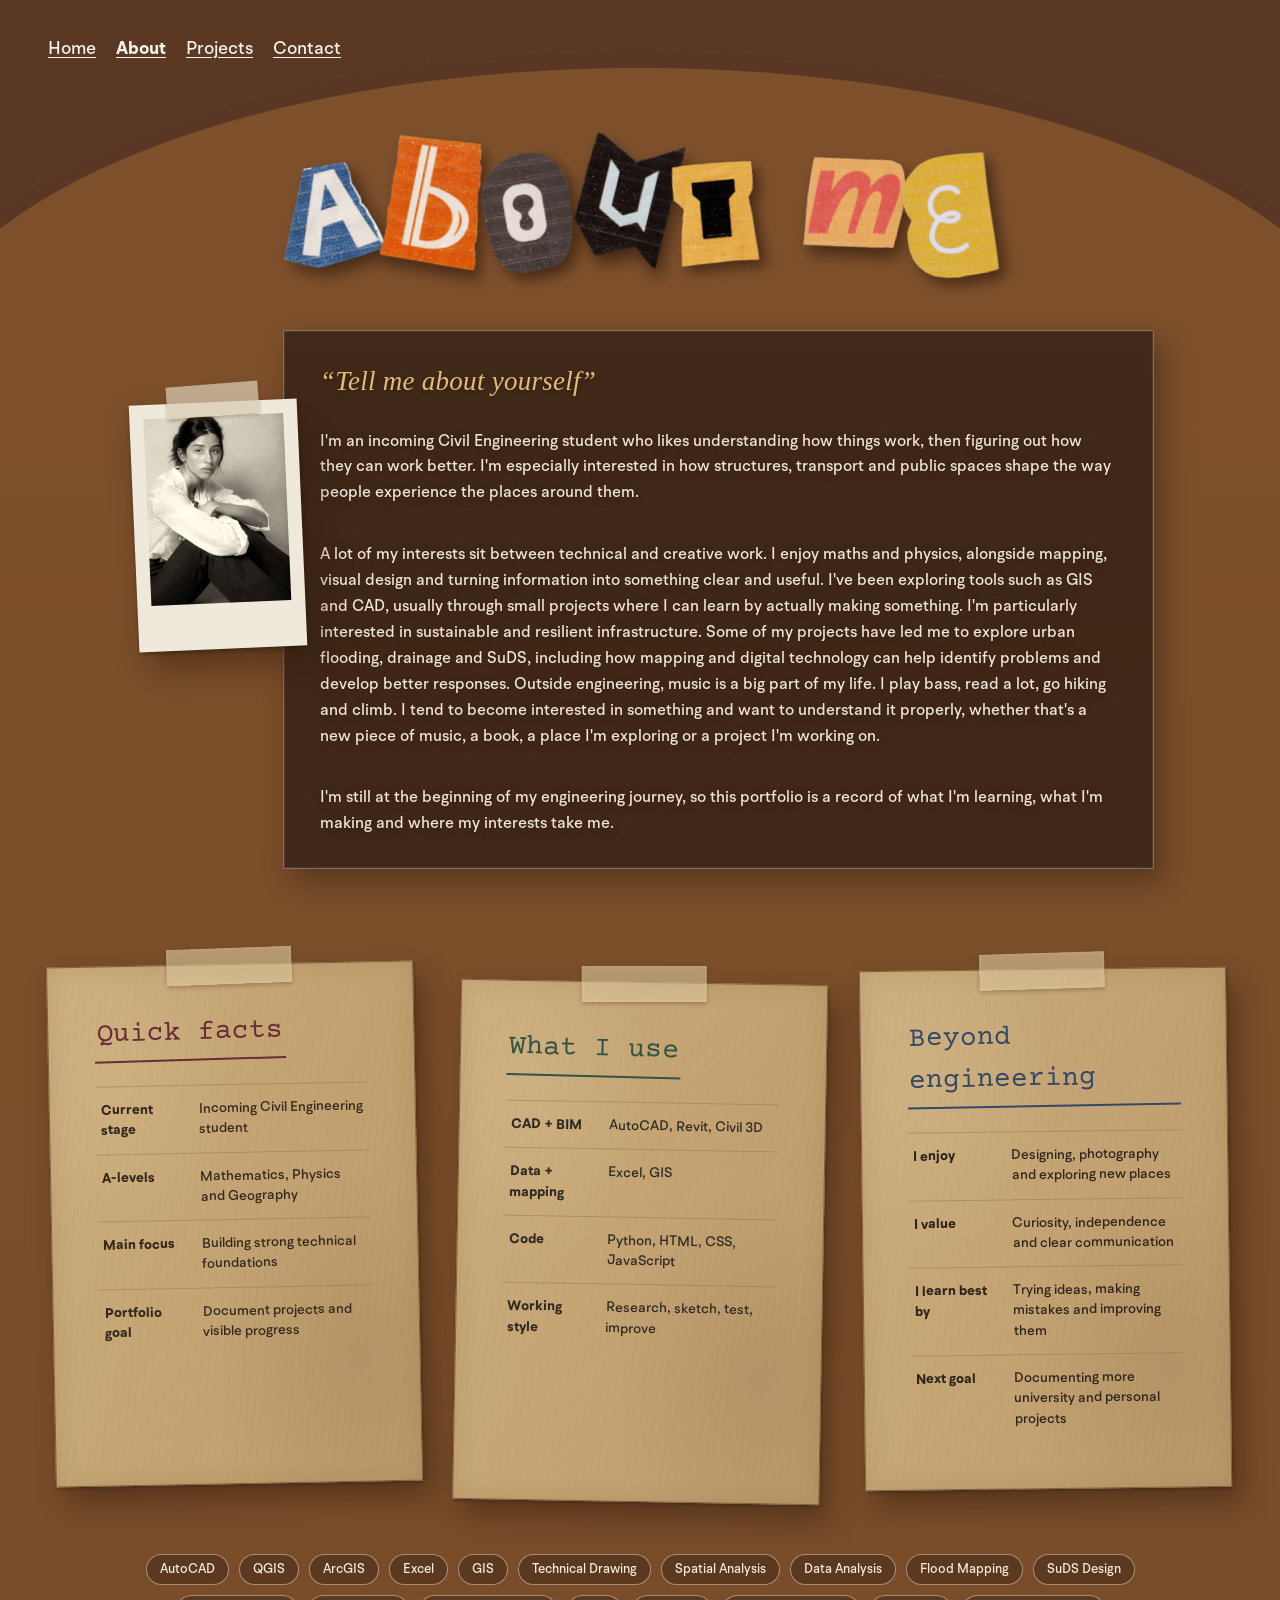
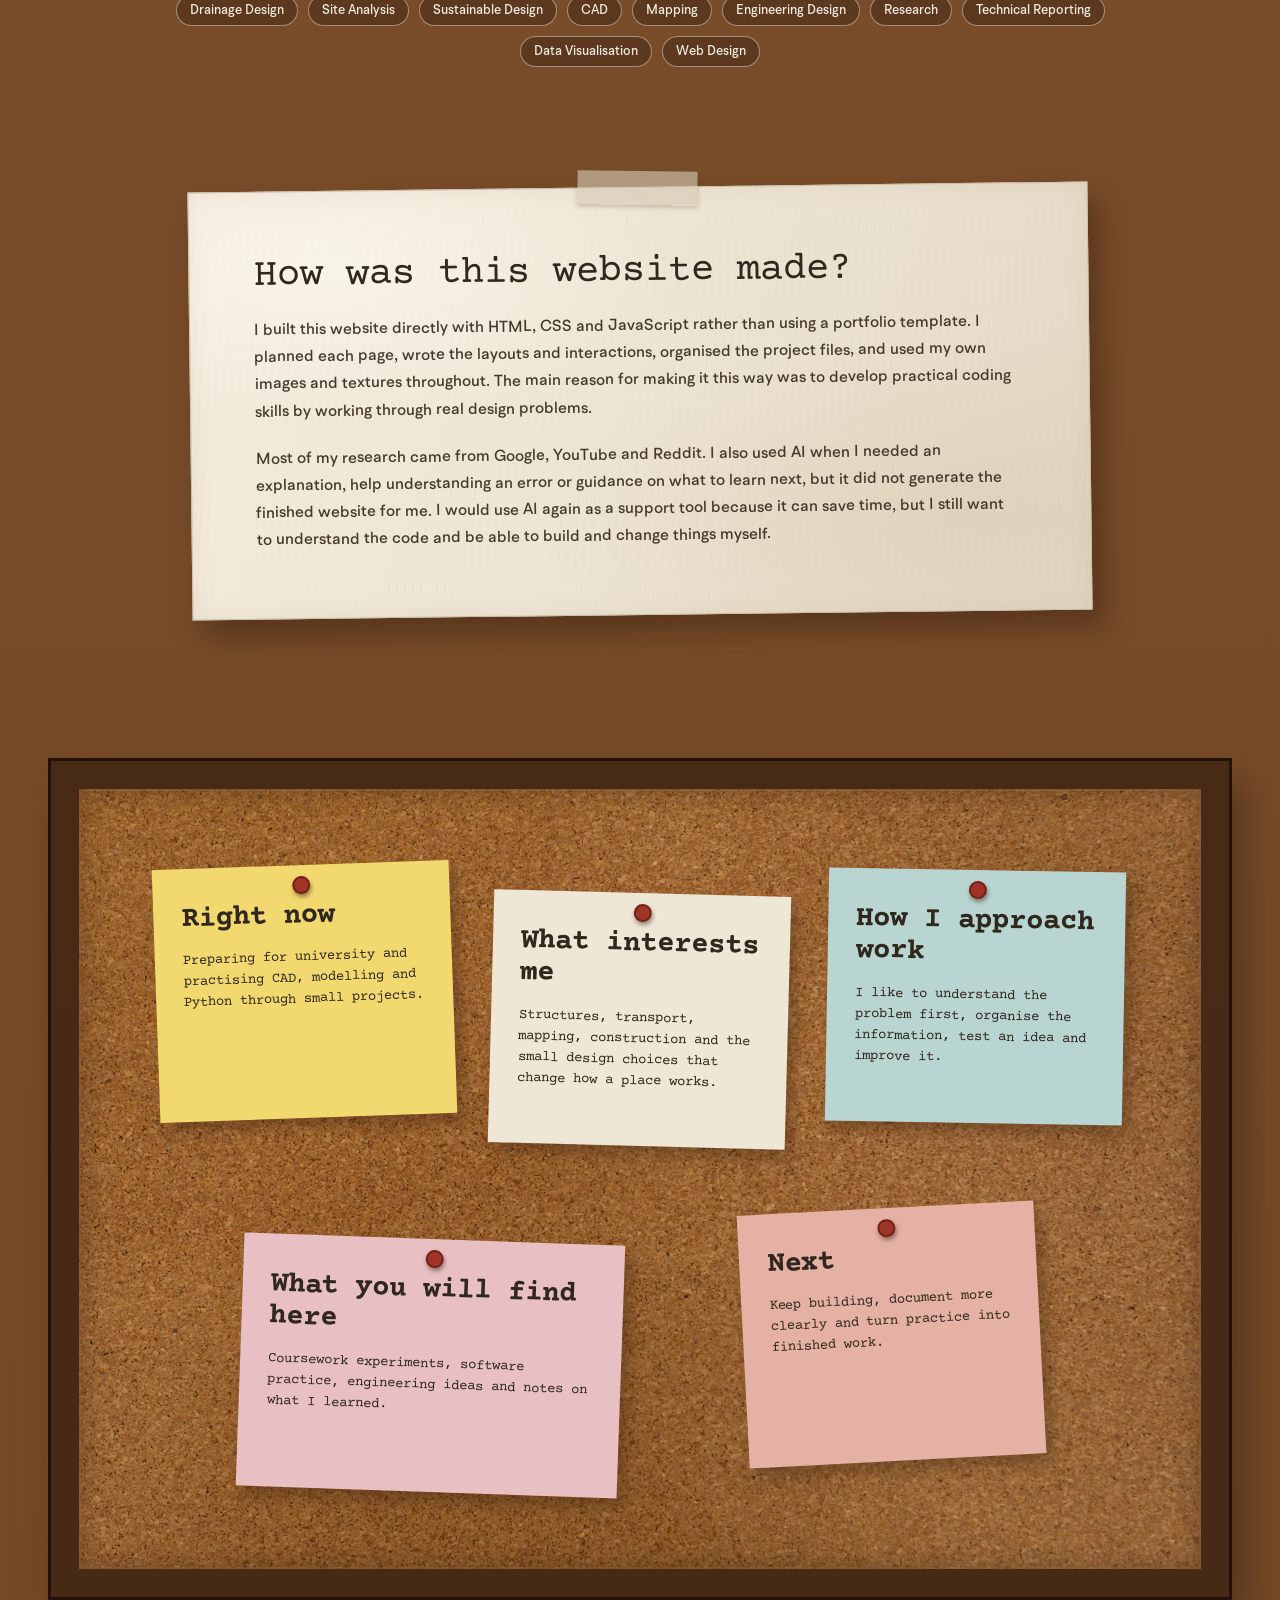
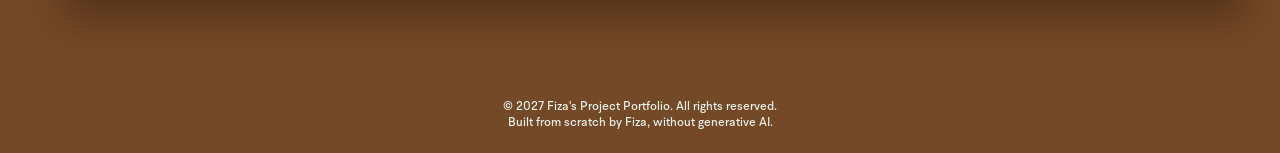
==== commit a8955082: "page redy" ====
--- a/about-me/index.html
+++ b/about-me/index.html
@@ -2,7 +2,7 @@
 <html lang="en">
 <head>
     <meta charset="UTF-8">
-    <meta name="viewport" content="width=device-width, initial-scale=1.0">
+    <meta name="viewport" content="width=device-width, initial-scale=1.0, viewport-fit=cover">
     <title>About Fiza | Fiza's Project Portfolio</title>
     <link rel="icon" type="image/png" href="../assets/site-icon-favicon.png">
     <link rel="preconnect" href="https://fonts.googleapis.com">
--- a/styles.css
+++ b/styles.css
@@ -172,7 +172,9 @@
     z-index: 30;
     bottom: 20px;
     left: 0;
+    box-sizing: border-box;
     width: 100%;
+    max-width: 100%;
     color: #a3938a;
     font-size: 12px;
     text-align: center;
@@ -348,6 +350,8 @@
 }
 
 .about-copy-columns h2 {
+    width: auto;
+    max-width: 100%;
     margin: 0 0 10px;
     color: #e1bd7a;
     font-family: Georgia, "Times New Roman", serif;
@@ -571,7 +575,7 @@
 }
 
 .about-board-section {
-    width: min(1380px, calc(100vw - 50px));
+    width: min(1380px, 100%);
     margin: 145px auto 0;
 }
 
@@ -1971,6 +1975,7 @@
 .project-margin-note {
     position: relative;
     width: 205px;
+    aspect-ratio: 474 / 507;
     transform: none;
 }
 
@@ -2760,7 +2765,7 @@
     transform: none;
 }
 
-@media (max-width: 760px) {
+@media (max-width: 800px) {
     .project-columns--2,
     .project-columns--3,
     .project-columns--2.project-columns--2-1,
@@ -3058,18 +3063,24 @@
 
 .thought-bubble-status {
     position: absolute;
-    top: 42%;
-    left: 47%;
+    top: calc(42% + 20px);
+    left: calc(47% + 20px);
     width: 68%;
     margin: 0;
-    color: #30271e;
+    color: rgb(48 39 30 / 80%);
     font-family: "CustomFont", sans-serif;
     font-size: clamp(16px, 1.5vw, 21px);
-    font-weight: 600;
+    font-weight: normal;
+    font-style: italic;
     line-height: 1.25;
     text-align: center;
     overflow-wrap: anywhere;
     transform: translate(-50%, -50%) rotate(-1deg);
+}
+
+.thought-bubble-status--inactive {
+    font-weight: normal;
+    opacity: 0.42;
 }
 
 .post-it {
@@ -3104,3 +3115,679 @@
 .post-it:active {
     cursor: grabbing;
 }
+
+/* Responsive layout system */
+
+html {
+    max-width: 100%;
+    overflow-x: clip;
+}
+
+body {
+    min-width: 0;
+}
+
+img,
+video,
+iframe,
+svg {
+    max-width: 100%;
+}
+
+video,
+img {
+    height: auto;
+}
+
+body > header nav,
+.social-links {
+    z-index: 50;
+}
+
+.home-page {
+    min-height: 100vh;
+    min-height: 100svh;
+    overflow-x: clip;
+}
+
+.home-page main h2 {
+    width: min(500px, 100%);
+}
+
+.website-story,
+.about-corkboard,
+.about-copy-columns,
+.about-portrait-wrap,
+.contact-notion-embed,
+.project-hero,
+.project-section,
+.project-hero-image,
+.project-youtube-frame {
+    box-sizing: border-box;
+}
+
+.website-story {
+    width: min(100%, 900px);
+}
+
+.projects-page {
+    min-height: 100vh;
+    min-height: 100svh;
+    overflow-x: clip;
+}
+
+.projects-content {
+    width: min(1600px, calc(100% - clamp(40px, 10vw, 200px)));
+}
+
+.paper-panel {
+    padding: clamp(24px, 3.2vw, 40px);
+}
+
+.post-card,
+.project-section,
+.project-hero,
+.project-custom-html,
+.about-table-card,
+.website-story,
+.board-note {
+    overflow-wrap: anywhere;
+}
+
+.contact-page,
+.contact-page main {
+    height: 100vh;
+    height: 100dvh;
+    min-height: 100svh;
+}
+
+.contact-page {
+    overflow: clip;
+}
+
+.contact-page::before {
+    inset: 0;
+    transform: scale(1.02);
+}
+
+.contact-page main {
+    box-sizing: border-box;
+    padding: 100px 24px 76px;
+}
+
+.contact-notion-embed {
+    width: min(700px, 100%);
+    height: 100%;
+    max-height: 850px;
+}
+
+@media (max-width: 900px) {
+    .home-page {
+        margin: 0;
+    }
+
+    .home-page header::before {
+        position: fixed;
+        top: 0;
+        right: 0;
+        left: 0;
+        z-index: 40;
+        height: calc(124px + env(safe-area-inset-top));
+        content: "";
+        background: rgb(234 233 229 / 92%);
+        box-shadow: 0 5px 14px rgb(48 39 30 / 8%);
+        backdrop-filter: blur(8px);
+    }
+
+    .home-page .social-links {
+        top: calc(68px + env(safe-area-inset-top));
+        right: max(12px, env(safe-area-inset-right));
+        left: max(12px, env(safe-area-inset-left));
+        justify-content: center;
+        gap: 10px;
+    }
+
+    .home-page .social-links a:not(.coffee-button) {
+        display: grid;
+        width: 44px;
+        height: 44px;
+        place-items: center;
+    }
+
+    .home-page .social-links .coffee-button {
+        min-height: 44px;
+        padding: 8px 12px;
+    }
+
+    .home-page main {
+        display: grid;
+        grid-template-areas:
+            "title title"
+            "intro intro"
+            "visual visual"
+            "wave wave"
+            "note-one note-two"
+            "note-three note-three";
+        grid-template-columns: repeat(2, minmax(0, 1fr));
+        align-content: start;
+        gap: 26px 22px;
+        min-height: 100svh;
+        margin: 0;
+        padding: calc(150px + env(safe-area-inset-top)) clamp(18px, 5vw, 42px) 54px;
+    }
+
+    .home-page main h1 {
+        grid-area: title;
+        margin: 0;
+        font-size: clamp(48px, 10vw, 72px);
+        line-height: 0.98;
+        overflow-wrap: normal;
+    }
+
+    .home-page main h2 {
+        grid-area: intro;
+        justify-self: start;
+        margin: 0;
+        font-size: clamp(15px, 2.4vw, 17px);
+    }
+
+    .home-page .home-visual {
+        position: relative;
+        right: auto;
+        bottom: auto;
+        grid-area: visual;
+        justify-self: center;
+        box-sizing: border-box;
+        width: min(100%, 540px);
+        padding-top: clamp(170px, 35vw, 220px);
+        margin-top: 4px;
+    }
+
+    .home-page .home-visual > a {
+        display: block;
+    }
+
+    .home-page .thought-bubble {
+        top: 0;
+        left: 50%;
+        width: min(500px, 100%);
+        transform: translateX(-50%);
+    }
+
+    .home-page .thought-bubble-status {
+        top: calc(42% + clamp(12px, 2.5vw, 20px));
+        font-size: clamp(12px, 2.2vw, 17px);
+    }
+
+    .home-page .say-hi-wrap {
+        position: static;
+        grid-area: wave;
+        justify-self: center;
+        width: min(100%, 240px);
+    }
+
+    .home-page .say-hi {
+        min-width: 56px;
+        min-height: 56px;
+    }
+
+    .home-page .post-it {
+        position: relative;
+        top: auto !important;
+        right: auto;
+        bottom: auto;
+        left: auto !important;
+        align-self: start;
+        justify-self: center;
+        width: min(180px, 100%);
+        cursor: default;
+        touch-action: auto;
+    }
+
+    .home-page .post-it-1 {
+        grid-area: note-one;
+        transform: rotate(-1.5deg);
+    }
+
+    .home-page .post-it-2 {
+        grid-area: note-two;
+        transform: rotate(1.2deg);
+    }
+
+    .home-page .post-it-3 {
+        grid-area: note-three;
+        transform: rotate(-0.8deg);
+    }
+
+    .home-page footer {
+        position: relative;
+        bottom: auto;
+        left: auto;
+        box-sizing: border-box;
+        padding: 10px 18px calc(24px + env(safe-area-inset-bottom));
+    }
+
+    .project-contents ol {
+        grid-template-columns: repeat(auto-fit, minmax(120px, 1fr));
+        overflow: visible;
+    }
+
+    .project-margin-notes {
+        position: static;
+        display: grid;
+        grid-template-columns: repeat(auto-fit, minmax(180px, 1fr));
+        gap: 18px;
+        width: 100%;
+        margin-top: 28px;
+        pointer-events: auto;
+    }
+
+    .project-margin-note,
+    .project-margin-note + .project-margin-note {
+        left: auto;
+        width: min(205px, 100%);
+        margin: 0 auto;
+    }
+}
+
+@media (max-width: 700px) {
+    body > header nav {
+        top: max(10px, env(safe-area-inset-top));
+        right: max(10px, env(safe-area-inset-right));
+        left: max(10px, env(safe-area-inset-left));
+        display: grid;
+        grid-template-columns: repeat(4, minmax(0, 1fr));
+        width: auto;
+        font-size: clamp(13px, 4vw, 16px);
+        line-height: 1.1;
+    }
+
+    body > header nav a {
+        display: grid;
+        min-width: 0;
+        min-height: 44px;
+        padding: 7px 2px;
+        text-align: center;
+        place-items: center;
+    }
+
+    .about-page nav::before,
+    .projects-page nav::before {
+        height: calc(66px + env(safe-area-inset-top));
+    }
+
+    .contact-page header::before {
+        position: fixed;
+        top: 0;
+        right: 0;
+        left: 0;
+        z-index: 40;
+        height: calc(66px + env(safe-area-inset-top));
+        content: "";
+        background: rgb(18 63 61 / 40%);
+        backdrop-filter: blur(5px);
+    }
+
+    .about-page main {
+        padding: calc(96px + env(safe-area-inset-top)) 18px 64px;
+    }
+
+    .about-intro {
+        gap: 38px;
+        min-height: 0;
+    }
+
+    .about-ransom-title {
+        min-height: 92px;
+        padding: 0;
+        margin-bottom: 0;
+    }
+
+    .about-ransom-title::before {
+        top: -30px;
+        width: calc(100vw + 16px);
+        height: 155px;
+        border-width: 9px;
+        box-shadow: 0 -155px 0 155px #5a3824fa;
+    }
+
+    .about-ransom-title span {
+        top: 3px;
+        width: clamp(28px, 9.4vw, 52px);
+    }
+
+    .about-ransom-title .about-title-break {
+        margin-left: clamp(8px, 2.4vw, 18px);
+    }
+
+    .about-portrait-wrap {
+        width: min(260px, 100%);
+        padding: 12px;
+        transform: translateY(12px);
+    }
+
+    .about-copy-columns {
+        width: 100%;
+        margin-top: 0;
+        padding: 24px 20px;
+    }
+
+    .about-copy-columns p,
+    .website-story-copy > p {
+        font-size: clamp(14px, 4vw, 16px);
+    }
+
+    .about-details {
+        gap: 28px;
+        margin-top: 68px;
+    }
+
+    .about-table-card {
+        padding: 30px 22px;
+    }
+
+    .about-table-card h2 {
+        font-size: clamp(23px, 7vw, 28px);
+    }
+
+    .about-table-card table {
+        font-size: 13px;
+    }
+
+    .about-table-card th {
+        width: 40%;
+        padding-right: 10px;
+    }
+
+    .about-table-card th,
+    .about-table-card td {
+        overflow-wrap: anywhere;
+    }
+
+    .about-details + .about-tags {
+        margin-top: 52px;
+    }
+
+    .website-story {
+        margin-top: 84px;
+        padding: 34px 24px;
+    }
+
+    .about-board-section {
+        width: 100%;
+        margin-top: 84px;
+    }
+
+    .about-corkboard {
+        gap: 22px;
+        width: 100%;
+        padding: 30px 18px;
+        border-width: 12px;
+    }
+
+    .board-note {
+        min-height: 0;
+        padding: 34px 22px 24px;
+    }
+
+    .projects-page main {
+        padding-top: calc(108px + env(safe-area-inset-top));
+    }
+
+    .projects-heading {
+        min-height: 90px;
+    }
+
+    .projects-heading > .ransom-title span {
+        width: clamp(28px, 9.5vw, 58px);
+    }
+
+    .projects-content {
+        margin-top: 64px;
+    }
+
+    .projects-columns {
+        gap: 20px;
+    }
+
+    .projects-columns .paper-panel {
+        min-height: 0;
+    }
+
+    .updates-tab,
+    .working-tab {
+        margin-bottom: 28px;
+        padding: 10px 16px;
+        font-size: clamp(19px, 6vw, 25px);
+    }
+
+    .posts-grid {
+        gap: 18px;
+    }
+
+    .all-posts {
+        min-height: 0;
+        margin-top: 20px;
+    }
+
+    .project-post-page main {
+        padding-top: calc(92px + env(safe-area-inset-top));
+    }
+
+    .project-back-link {
+        min-height: 44px;
+        margin-bottom: 16px;
+        padding: 10px 4px;
+    }
+
+    .project-hero h1 {
+        font-size: clamp(36px, 11vw, 52px);
+        line-height: 1;
+        overflow-wrap: anywhere;
+    }
+
+    .project-summary {
+        margin-top: 22px;
+        font-size: clamp(16px, 5vw, 20px);
+    }
+
+    .project-hero-image,
+    .project-media-placeholder,
+    .project-youtube-frame,
+    .project-image-style--framed .project-block-image,
+    .project-image-style--framed .project-media-placeholder,
+    .project-image-style--framed .project-video,
+    .project-gallery-item .project-block-image,
+    .project-image-text-media .project-block-image,
+    .project-comparison-image .project-block-image,
+    .project-process-image .project-block-image {
+        border-width: 6px;
+    }
+
+    .project-section h2 {
+        font-size: clamp(28px, 9vw, 42px);
+    }
+
+    .project-standalone-block {
+        padding: 30px 22px;
+    }
+
+    .project-pagination a {
+        min-height: 88px;
+        padding: 24px;
+    }
+
+    .contact-page main {
+        padding: calc(82px + env(safe-area-inset-top)) 16px calc(72px + env(safe-area-inset-bottom));
+    }
+
+    .contact-notion-embed {
+        width: 100%;
+        height: 100%;
+    }
+
+    footer {
+        padding-right: max(14px, env(safe-area-inset-right));
+        padding-left: max(14px, env(safe-area-inset-left));
+    }
+}
+
+@media (max-width: 520px) {
+    .home-page main {
+        grid-template-areas:
+            "title"
+            "intro"
+            "visual"
+            "wave"
+            "note-one"
+            "note-two"
+            "note-three";
+        grid-template-columns: minmax(0, 1fr);
+        gap: 24px;
+        padding-right: 16px;
+        padding-left: 16px;
+    }
+
+    .home-page main h1 {
+        font-size: clamp(46px, 15vw, 64px);
+    }
+
+    .home-page .post-it {
+        width: min(180px, 72vw);
+    }
+
+    .about-tags {
+        gap: 8px;
+    }
+
+    .about-tags span {
+        padding: 7px 10px;
+        font-size: 12px;
+    }
+
+    .update-item {
+        grid-template-columns: 1fr;
+        gap: 6px;
+    }
+
+    .update-item time {
+        font-size: 14px;
+    }
+
+    .project-contents ol {
+        grid-template-columns: 1fr;
+    }
+
+    .project-margin-notes {
+        grid-template-columns: 1fr;
+    }
+
+    .project-facts div,
+    .project-stat,
+    .project-comparison-side,
+    .project-process-step,
+    .project-callout,
+    .project-quote-block {
+        padding: 20px;
+    }
+}
+
+@media (hover: none), (pointer: coarse) {
+    .social-links a:hover,
+    .social-links .coffee-button:hover,
+    a.post-card:hover,
+    .project-action-link:hover,
+    .project-download-link:hover,
+    .project-plan-link:hover,
+    .about-portrait:hover,
+    .about-table-card:hover,
+    .about-tags span:hover,
+    .board-note:hover,
+    .post-it:hover {
+        box-shadow: revert-layer;
+        transform: none;
+    }
+
+    .ransom-title span:hover img,
+    .ransom-title span:has(+ span:hover) img,
+    .ransom-title span:hover + span img,
+    .ransom-title span:has(+ span + span:hover) img,
+    .ransom-title span:hover + span + span img {
+        transform: none;
+    }
+}
+
+@media (prefers-reduced-motion: reduce) {
+    *,
+    *::before,
+    *::after {
+        scroll-behavior: auto !important;
+        animation-duration: 0.01ms !important;
+        animation-iteration-count: 1 !important;
+        transition-duration: 0.01ms !important;
+    }
+}
+
+/* Portrait-phone refinements only: keep tablet and desktop compositions intact. */
+@media (max-width: 520px) and (orientation: portrait) {
+    .projects-heading > .hard-hat,
+    .projects-heading > .rolled-paper,
+    .projects-heading > .theodolite {
+        display: none;
+    }
+
+    .home-page .social-links {
+        gap: 6px;
+    }
+
+    .home-page .social-links .coffee-button {
+        box-sizing: border-box;
+        min-height: 44px;
+        gap: 5px;
+        padding: 7px 8px;
+        font-size: 12px;
+        transform: rotate(-0.6deg);
+    }
+
+    .home-page .social-links .coffee-button-icon {
+        width: 17px;
+        height: 17px;
+    }
+
+    .home-page main {
+        grid-template-areas:
+            "title title"
+            "intro intro"
+            "visual visual"
+            "wave wave"
+            "note-one note-two"
+            "note-three note-three";
+        grid-template-columns: repeat(2, minmax(0, 1fr));
+        column-gap: 12px;
+        row-gap: 24px;
+    }
+
+    .home-page .post-it {
+        width: min(180px, 58vw);
+        max-width: none;
+    }
+
+    .home-page .post-it-1 {
+        z-index: 1;
+        justify-self: start;
+        transform: translate(6px, 12px) rotate(-4deg);
+    }
+
+    .home-page .post-it-2 {
+        z-index: 2;
+        justify-self: end;
+        transform: translate(-16px, -2px) rotate(3deg);
+    }
+
+    .home-page .post-it-3 {
+        z-index: 3;
+        justify-self: center;
+        margin-top: -44px;
+        transform: translate(12px, -4px) rotate(-1.5deg);
+    }
+}
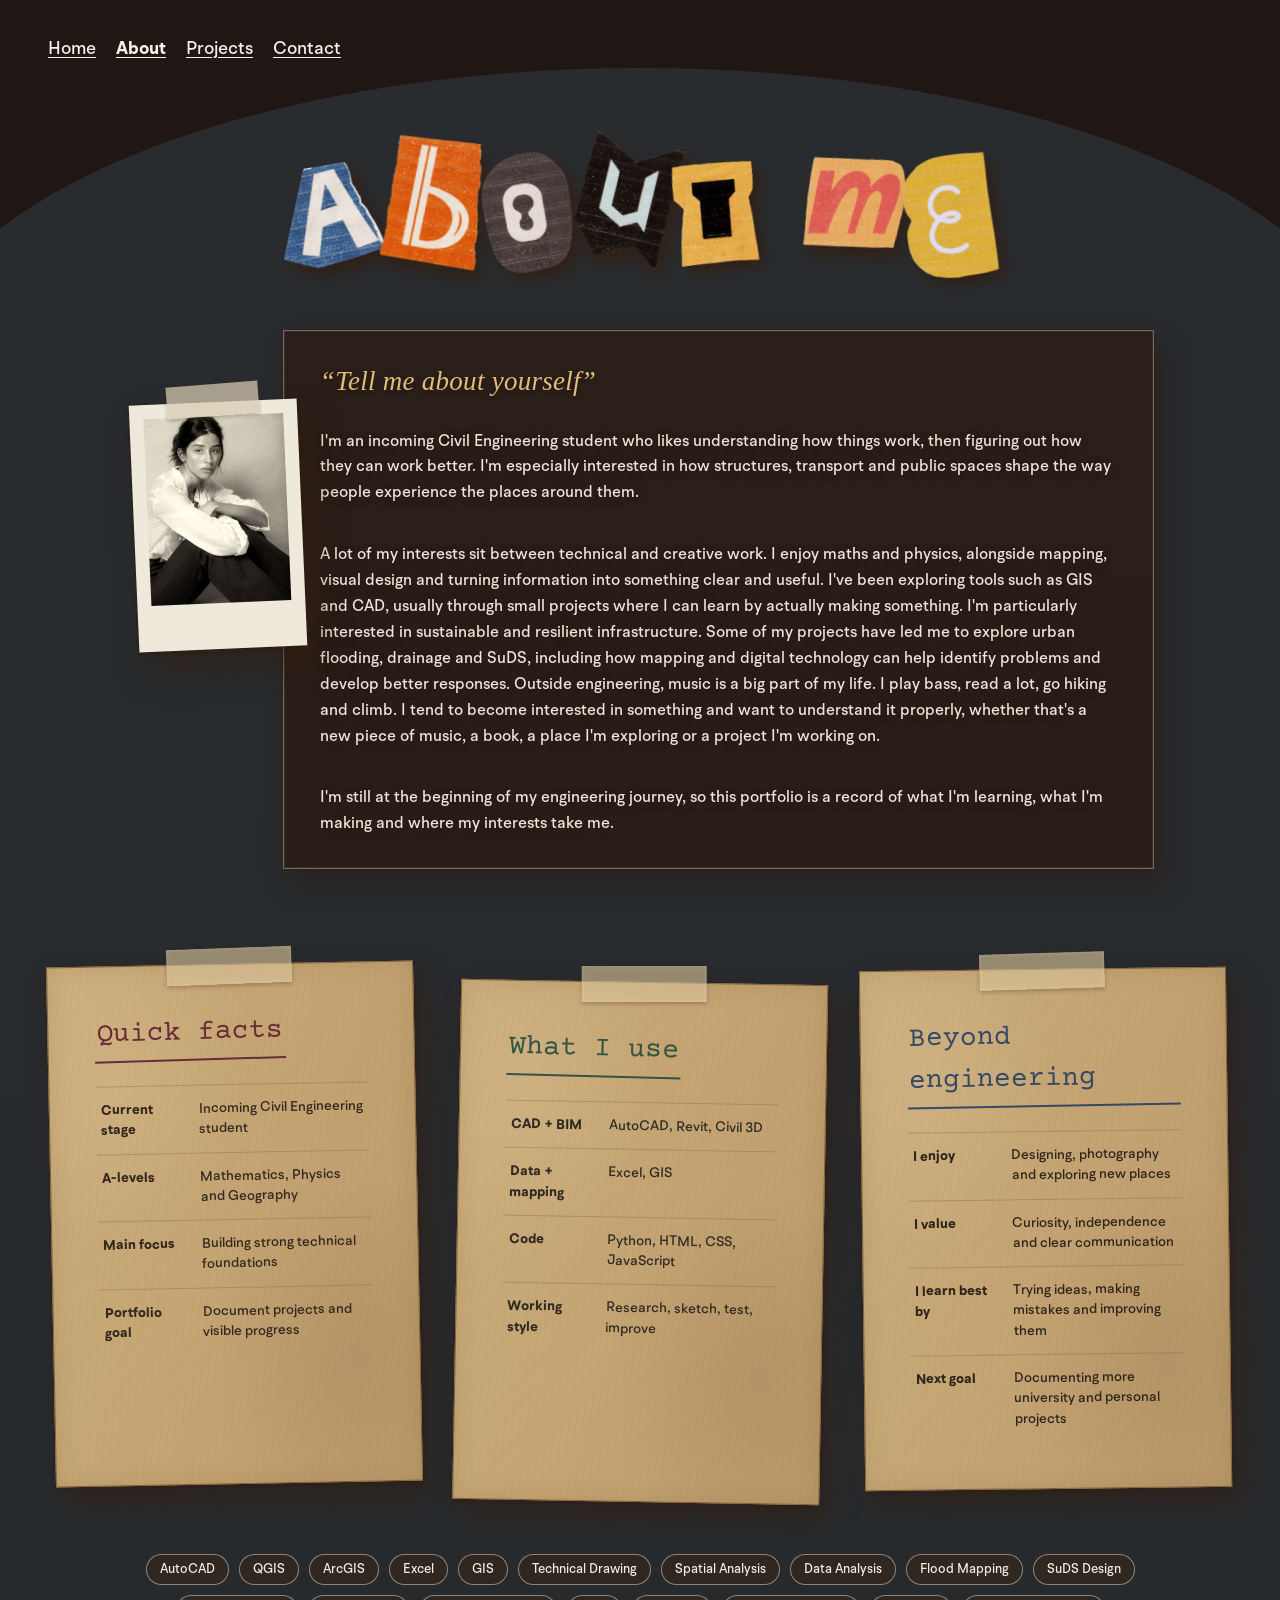
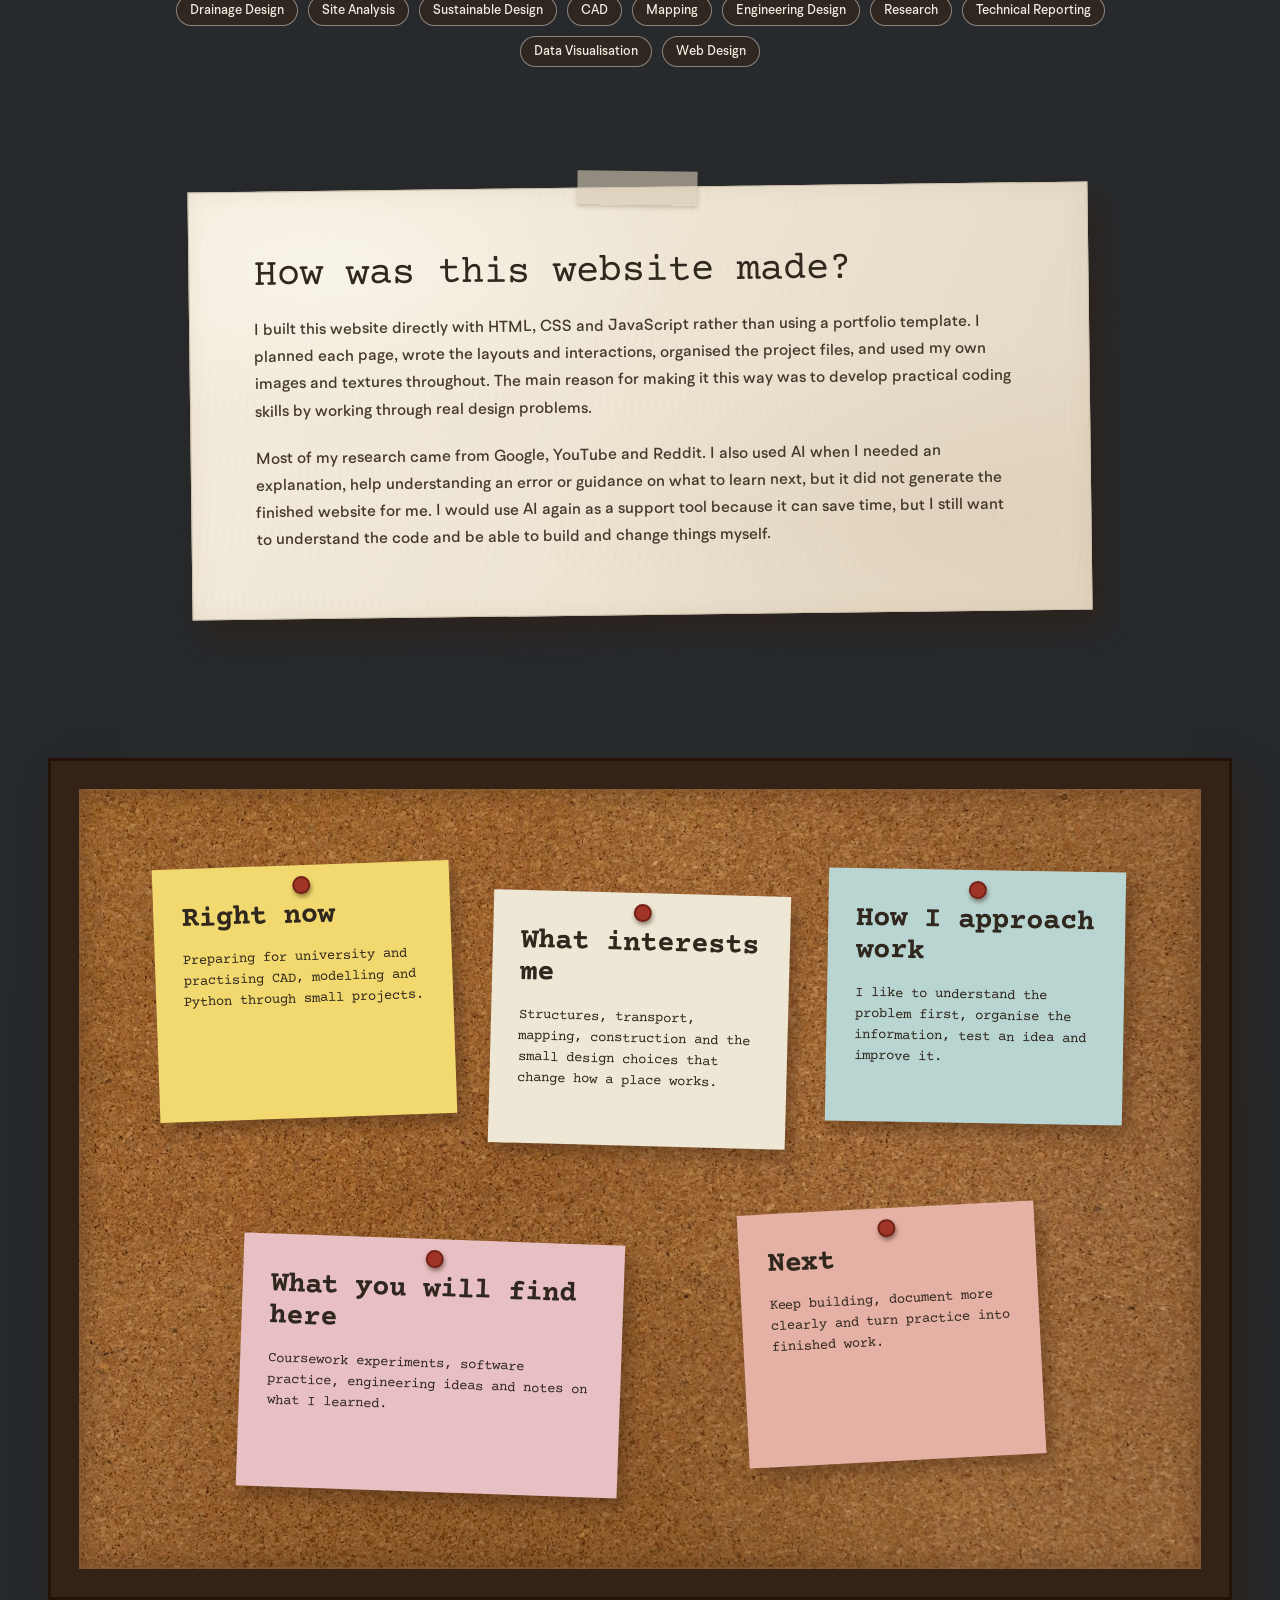
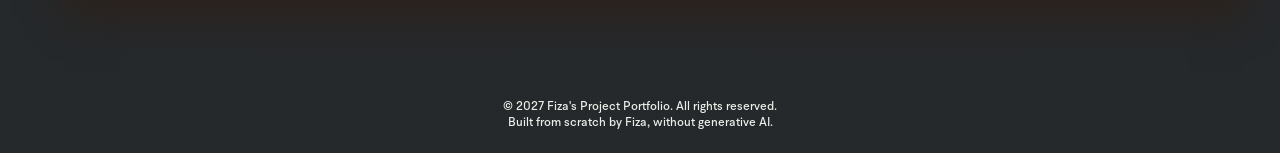
==== commit 650f25bb: "i fix stuff" ====
--- a/about-me/index.html
+++ b/about-me/index.html
@@ -9,6 +9,8 @@
     <link rel="preconnect" href="https://fonts.gstatic.com" crossorigin>
     <link rel="stylesheet" href="https://fonts.googleapis.com/css2?family=Courier+Prime:wght@400;700&amp;display=swap">
     <link rel="stylesheet" href="../styles.css">
+    <script src="../supabase-config.js" defer></script>
+    <script src="../traffic.js" defer></script>
     <script src="../about.js" defer></script>
 </head>
 <body class="about-page">
--- a/styles.css
+++ b/styles.css
@@ -228,8 +228,8 @@
     margin: 0;
     color: #f3ede2;
     overflow-x: hidden;
-    background-color: #8b5a32;
-    background-image: linear-gradient(#42240f2e, #42240f52), url("assets/wood-background.jpg");
+    background-color: #303234;
+    background-image: linear-gradient(#20232673, #202326a3), url("assets/wood-background.jpg");
     background-position: center top;
     background-size: auto, cover;
     background-attachment: scroll;
@@ -908,10 +908,10 @@
     z-index: -1;
     width: calc(100vw + 180px);
     height: 310px;
-    border: 18px solid #5a3824fa;
+    border: 18px solid #201714;
     border-bottom: 0;
     border-radius: 50% 50% 0 0 / 100% 100% 0 0;
-    box-shadow: 0 -310px 0 310px #5a3824fa;
+    box-shadow: 0 -310px 0 310px #201714;
     transform: translateX(-50%);
     pointer-events: none;
 }
@@ -942,7 +942,7 @@
         width: calc(100vw + 80px);
         height: 205px;
         border-width: 11px;
-        box-shadow: 0 -205px 0 205px #5a3824fa;
+        box-shadow: 0 -205px 0 205px #201714;
     }
 }
 
@@ -3089,6 +3089,8 @@
     box-shadow: 4px 4px 10px #777;
     cursor: grab;
     touch-action: none;
+    user-select: none;
+    -webkit-user-drag: none;
     transition: transform 0.2s, box-shadow 0.2s;
 }
 
@@ -3114,6 +3116,15 @@
 
 .post-it:active {
     cursor: grabbing;
+}
+
+.post-it.is-dragging,
+.post-it.is-dragging:hover {
+    z-index: 25;
+    cursor: grabbing;
+    box-shadow: 7px 9px 14px #777;
+    transform: var(--post-it-drag-transform, none);
+    transition: none;
 }
 
 /* Responsive layout system */
@@ -3448,7 +3459,7 @@
         width: calc(100vw + 16px);
         height: 155px;
         border-width: 9px;
-        box-shadow: 0 -155px 0 155px #5a3824fa;
+        box-shadow: 0 -155px 0 155px #201714;
     }
 
     .about-ransom-title span {
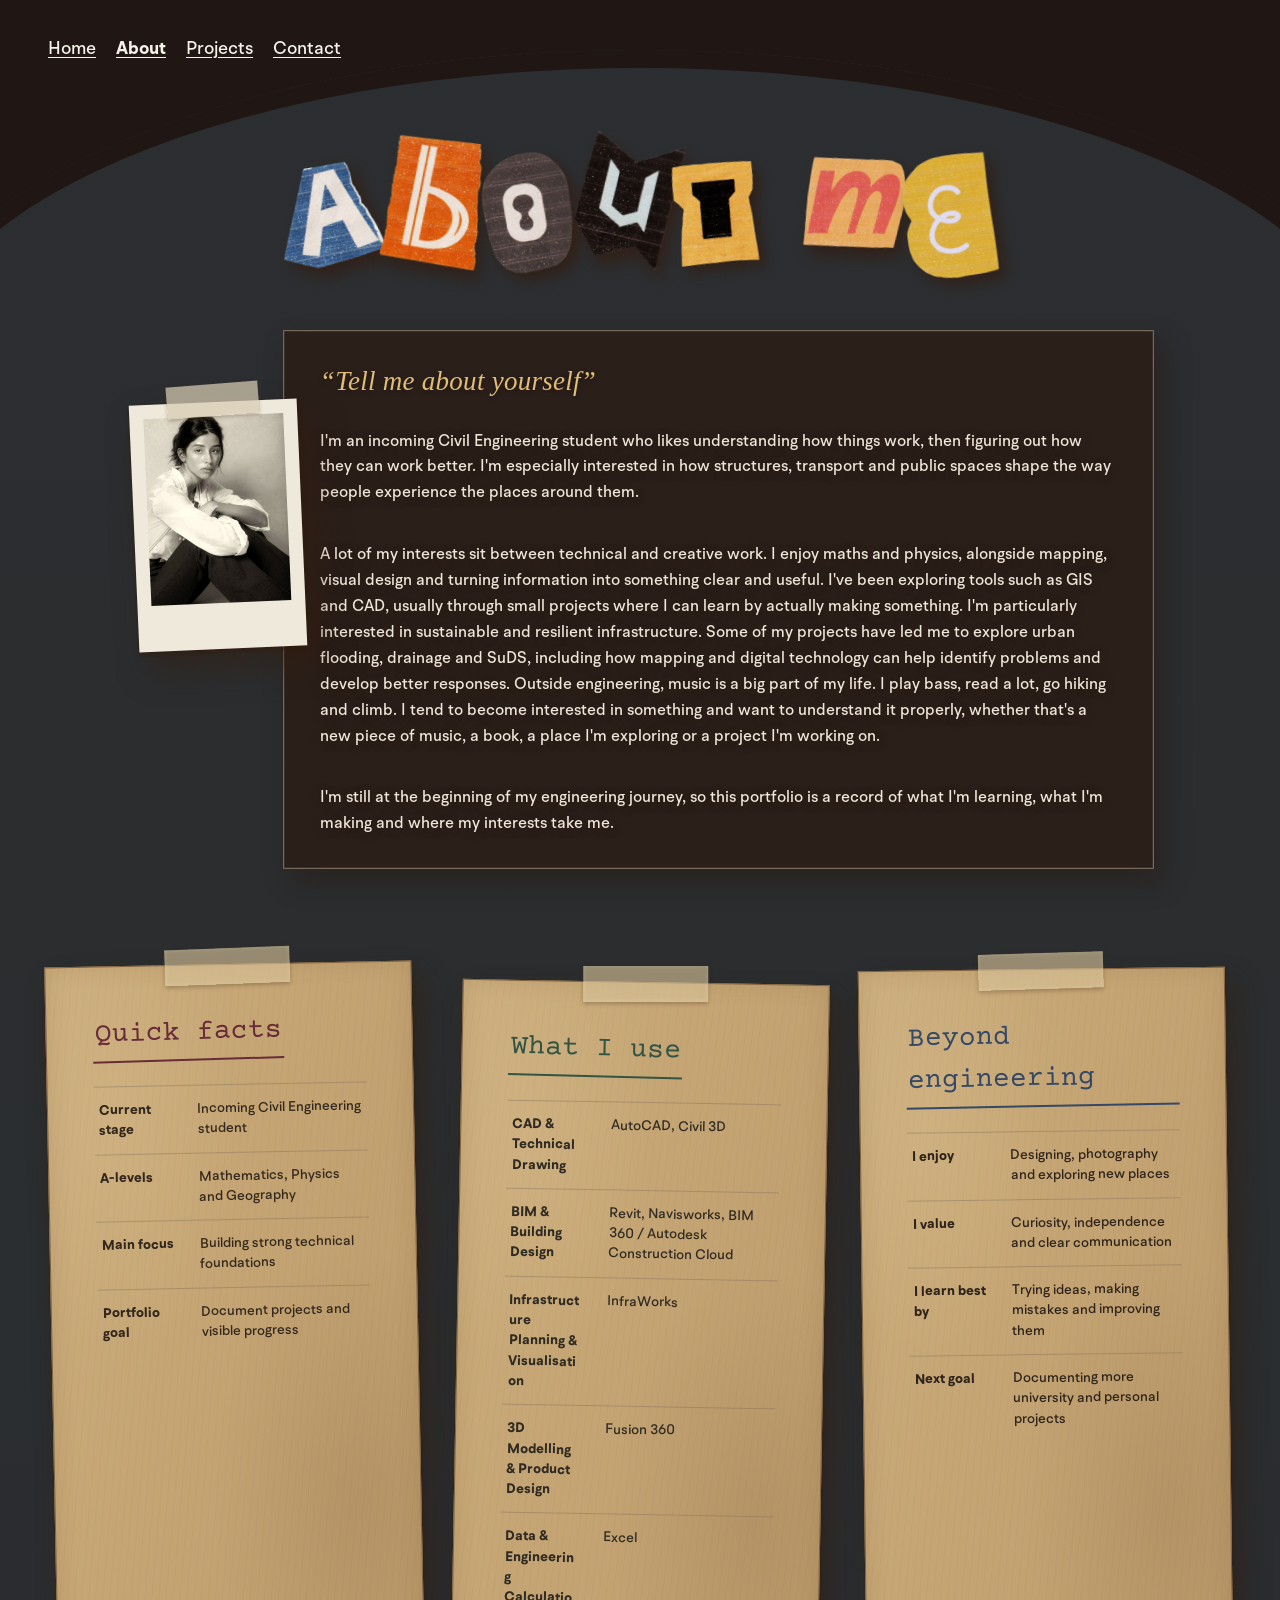
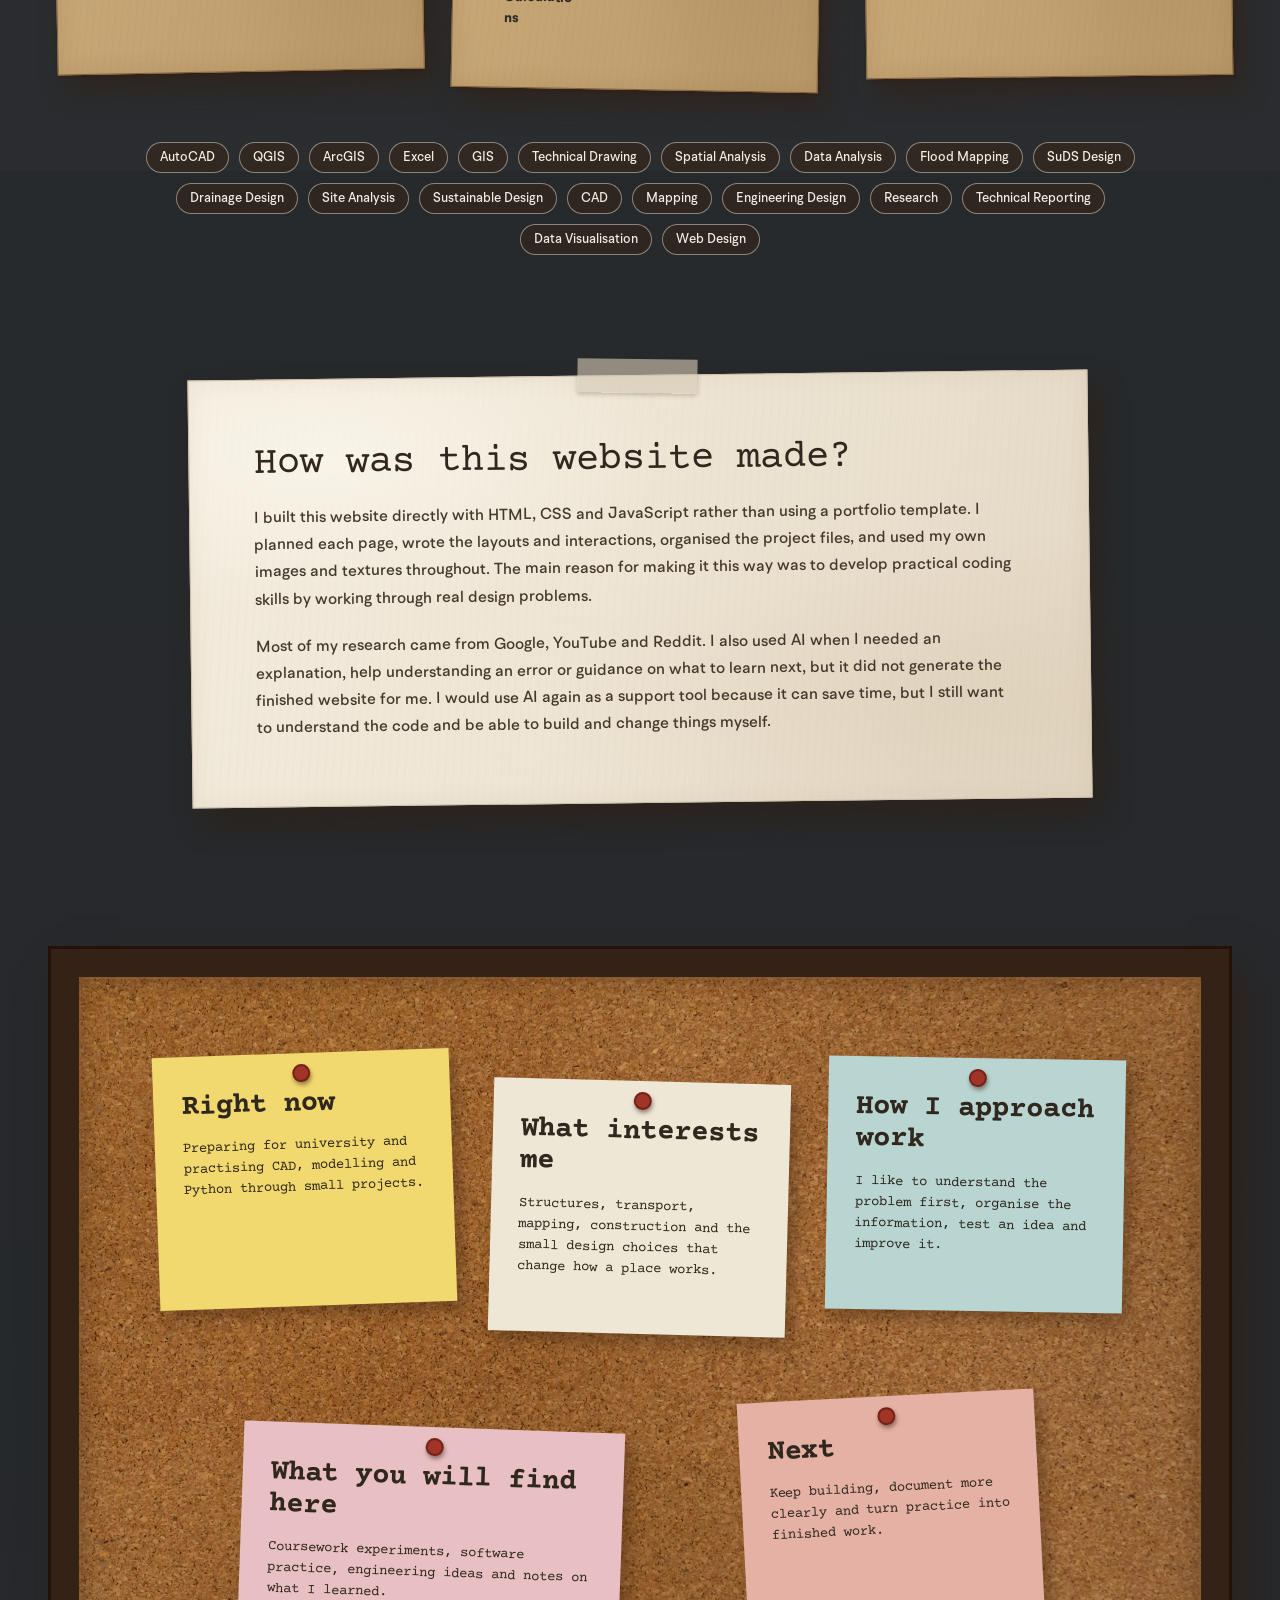
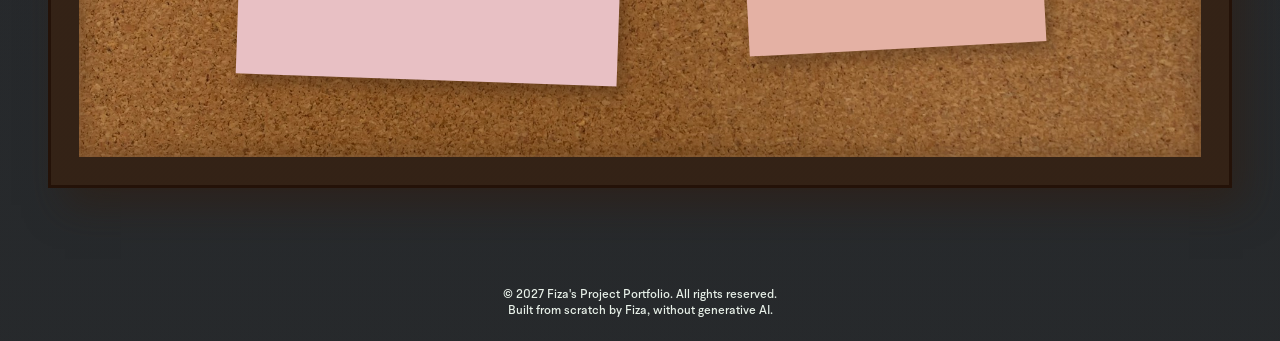
==== commit cc396daf: "before" ====
--- a/about-me/index.html
+++ b/about-me/index.html
@@ -73,10 +73,11 @@
                 <h2>What I use</h2>
                 <table>
                     <tbody>
-                        <tr><th scope="row">CAD + BIM</th><td>AutoCAD, Revit, Civil 3D</td></tr>
-                        <tr><th scope="row">Data + mapping</th><td>Excel, GIS</td></tr>
-                        <tr><th scope="row">Code</th><td>Python, HTML, CSS, JavaScript</td></tr>
-                        <tr><th scope="row">Working style</th><td>Research, sketch, test, improve</td></tr>
+                        <tr><th scope="row">CAD &amp; Technical Drawing</th><td>AutoCAD, Civil 3D</td></tr>
+                        <tr><th scope="row">BIM &amp; Building Design</th><td>Revit, Navisworks, BIM 360 / Autodesk Construction Cloud</td></tr>
+                        <tr><th scope="row">Infrastructure Planning &amp; Visualisation</th><td>InfraWorks</td></tr>
+                        <tr><th scope="row">3D Modelling &amp; Product Design</th><td>Fusion 360</td></tr>
+                        <tr><th scope="row">Data &amp; Engineering Calculations</th><td>Excel</td></tr>
                     </tbody>
                 </table>
             </div>
--- a/styles.css
+++ b/styles.css
@@ -224,15 +224,30 @@
 /* About page: wooden desk redesign */
 .about-page {
     position: relative;
+    isolation: isolate;
     min-height: 100vh;
     margin: 0;
     color: #f3ede2;
     overflow-x: hidden;
     background-color: #303234;
-    background-image: linear-gradient(#20232673, #202326a3), url("assets/wood-background.jpg");
-    background-position: center top;
-    background-size: auto, cover;
-    background-attachment: scroll;
+}
+
+.about-page::before,
+.about-page::after {
+    content: "";
+    position: absolute;
+    inset: 0;
+    z-index: 0;
+    background-image: linear-gradient(#20232645, #20232670), url("assets/wood-background.jpg");
+    background-position: center, center top;
+    background-repeat: no-repeat, repeat-y;
+    background-size: cover, 100% auto;
+    pointer-events: none;
+}
+
+.about-page::after {
+    clip-path: inset(0 0 50% 0);
+    transform: scaleY(-1);
 }
 
 .about-page nav::before {
@@ -1315,6 +1330,229 @@
     margin-top: 50px;
 }
 
+.all-projects-page-link {
+    display: inline-flex;
+    min-height: 44px;
+    align-items: center;
+    margin-left: 18px;
+    color: #194f4b;
+    font-family: "CustomFontBold", sans-serif;
+    font-size: clamp(17px, 1.5vw, 20px);
+    text-underline-offset: 4px;
+}
+
+/* Filterable All Projects page */
+
+.all-projects-page {
+    min-height: 100vh;
+    min-height: 100svh;
+}
+
+.all-projects-page main {
+    padding: 118px 0 70px;
+}
+
+.all-projects-back-link,
+.all-projects-archive {
+    width: min(1400px, calc(100% - clamp(40px, 8vw, 120px)));
+    margin-right: auto;
+    margin-left: auto;
+}
+
+.all-projects-page .all-projects-back-link {
+    display: block;
+    box-sizing: border-box;
+    margin: 0 auto 20px;
+    padding-left: 0;
+}
+
+.all-projects-intro {
+    position: relative;
+    padding: clamp(34px, 5vw, 64px);
+    overflow: visible;
+}
+
+.all-projects-intro .paper-tape {
+    top: -15px;
+}
+
+.all-projects-intro h1 {
+    margin: 0;
+    color: #194f4b;
+    font-family: "CustomFontBold", sans-serif;
+    font-size: clamp(43px, 7vw, 78px);
+    line-height: 0.98;
+    letter-spacing: -0.045em;
+}
+
+.all-projects-intro > p:last-child {
+    max-width: 760px;
+    margin: 22px 0 0;
+    color: #44534f;
+    font-size: clamp(16px, 2vw, 20px);
+    line-height: 1.55;
+}
+
+.project-filters {
+    margin-top: 28px;
+    padding: clamp(22px, 3vw, 34px);
+}
+
+.project-filters-heading {
+    display: flex;
+    align-items: end;
+    justify-content: space-between;
+    gap: 18px;
+}
+
+.project-filters-heading h2 {
+    margin: 0;
+    color: #194f4b;
+    font-size: clamp(22px, 3vw, 28px);
+}
+
+.project-filters-heading p {
+    margin: 6px 0 0;
+    color: #5c6864;
+    font-size: 13px;
+}
+
+.project-filters-clear {
+    min-height: 40px;
+    padding: 8px 12px;
+    color: #6a4630;
+    font-family: "CustomFontBold", sans-serif;
+    font-size: 12px;
+    text-decoration: underline;
+    text-underline-offset: 3px;
+    background: #d8c49a55;
+    border: 1px solid #80613e80;
+    border-radius: 2px;
+    cursor: pointer;
+}
+
+.project-filters-clear:hover {
+    background-color: #d8c49a88;
+}
+
+.project-filters-clear:focus-visible,
+.project-filter-field select:focus-visible,
+.all-projects-page-link:focus-visible {
+    outline: 3px solid #215caa;
+    outline-offset: 3px;
+}
+
+.project-filter-controls {
+    display: grid;
+    grid-template-columns: repeat(4, minmax(150px, 1fr));
+    gap: 12px;
+    margin-top: 22px;
+}
+
+.project-filter-field {
+    display: grid;
+    min-width: 0;
+    gap: 7px;
+    color: #3b4b47;
+    font-family: "CustomFontBold", sans-serif;
+    font-size: 12px;
+}
+
+.project-filter-field select {
+    box-sizing: border-box;
+    width: 100%;
+    min-height: 44px;
+    padding: 9px 34px 9px 11px;
+    color: #253f3c;
+    font: 14px "CustomFont", sans-serif;
+    background-color: #f7f2e8;
+    border: 1px solid #1f5b5755;
+    border-radius: 2px;
+    box-shadow: inset 0 1px 3px #10282818;
+    cursor: pointer;
+}
+
+.project-filter-count {
+    margin: 18px 0 0;
+    color: #194f4b;
+    font-family: "CustomFontBold", sans-serif;
+    font-size: 13px;
+}
+
+.all-projects-results {
+    min-height: 240px;
+    margin-top: 28px;
+}
+
+.all-projects-grid {
+    grid-template-columns: repeat(auto-fill, minmax(min(245px, 100%), 1fr));
+    margin-top: 0;
+}
+
+.all-projects-grid .project-card {
+    opacity: 1;
+    transition: opacity 180ms ease, transform 180ms ease, box-shadow 180ms ease;
+}
+
+.all-projects-grid .project-card.is-filtered-out {
+    opacity: 0;
+    pointer-events: none;
+    transform: translateY(7px) scale(0.985);
+}
+
+.all-projects-grid .project-card[hidden] {
+    display: none !important;
+}
+
+.all-projects-empty {
+    margin: 0;
+}
+
+@media (max-width: 800px) {
+    .all-projects-page-link {
+        display: flex;
+        width: fit-content;
+        margin: 10px 0 0;
+    }
+
+    .project-filter-controls {
+        grid-template-columns: repeat(2, minmax(0, 1fr));
+    }
+}
+
+@media (max-width: 520px) {
+    .all-projects-page main {
+        padding-top: calc(96px + env(safe-area-inset-top));
+    }
+
+    .all-projects-back-link,
+    .all-projects-archive {
+        width: calc(100% - 32px);
+    }
+
+    .all-projects-page .all-projects-back-link {
+        margin-bottom: 14px;
+    }
+
+    .all-projects-intro,
+    .project-filters,
+    .all-projects-results {
+        padding: 26px 18px;
+    }
+
+    .project-filters-heading {
+        align-items: start;
+    }
+
+    .project-filters-clear {
+        flex: 0 0 auto;
+    }
+
+    .project-filter-controls {
+        gap: 10px;
+    }
+}
+
 @media (max-width: 800px) {
     .projects-content {
         width: calc(100% - 40px);
@@ -1390,8 +1628,7 @@
     overflow: visible;
 }
 
-.project-hero::before,
-.project-section::before {
+.project-hero::before {
     content: "";
     position: absolute;
     width: 86px;
@@ -1410,7 +1647,8 @@
 }
 
 .project-hero-copy {
-    max-width: 800px;
+    width: 100%;
+    max-width: none;
 }
 
 .project-hero h1 {
@@ -1424,10 +1662,11 @@
 }
 
 .project-summary {
-    max-width: 720px;
+    width: 100%;
+    max-width: none;
     margin: 28px 0 0;
     color: #3f4d49;
-    font-size: clamp(18px, 2.2vw, 25px);
+    font-size: clamp(15px, 1.6vw, 19px);
     line-height: 1.45;
 }
 
@@ -1651,28 +1890,6 @@
     isolation: isolate;
 }
 
-.project-section::before {
-    top: 14px;
-    right: -18px;
-    z-index: 3;
-    pointer-events: none;
-    transform: rotate(43deg);
-}
-
-.project-section::after {
-    position: absolute;
-    top: 14px;
-    left: -18px;
-    z-index: 3;
-    width: 86px;
-    height: 24px;
-    content: "";
-    background-color: #d4af7b99;
-    box-shadow: 0 2px 4px #10282833;
-    pointer-events: none;
-    transform: rotate(-43deg);
-}
-
 .project-section h2 {
     width: auto;
     margin: 0 0 26px;
@@ -1970,6 +2187,28 @@
     z-index: 0;
     width: 220px;
     pointer-events: none;
+}
+
+.project-section-with-margin-notes {
+    display: grid;
+    grid-template-columns: minmax(0, 1fr) 205px;
+    align-items: start;
+    gap: 28px;
+}
+
+.project-section-with-margin-notes > .project-margin-notes,
+.project-margin-notes--top-level {
+    position: static;
+    top: auto;
+    left: auto;
+    z-index: 1;
+    display: grid;
+    width: 100%;
+    pointer-events: auto;
+}
+
+.project-section-with-margin-notes > .project-margin-notes {
+    grid-column: 2;
 }
 
 .project-margin-note {
@@ -2123,14 +2362,6 @@
         padding: 38px 24px;
     }
 
-    .project-section::before {
-        right: -10px;
-    }
-
-    .project-section::after {
-        left: -10px;
-    }
-
     .project-problems article {
         padding: 22px;
     }
@@ -2174,12 +2405,36 @@
 }
 
 .project-subtitle {
-    max-width: 720px;
+    width: 100%;
+    max-width: none;
     margin: 16px 0 0;
     color: #68736f;
-    font-family: "CustomFontBold", sans-serif;
+    font-family: "CustomFont", sans-serif;
     font-size: clamp(15px, 1.8vw, 19px);
+    font-style: italic;
     letter-spacing: 0.025em;
+}
+
+@media (max-width: 1200px) {
+    .project-section-with-margin-notes {
+        grid-template-columns: minmax(0, 1fr);
+        gap: 20px;
+    }
+
+    .project-section-with-margin-notes > .project-margin-notes,
+    .project-margin-notes--top-level {
+        grid-column: 1;
+        grid-template-columns: repeat(auto-fit, minmax(180px, 205px));
+        justify-content: center;
+        gap: 18px;
+    }
+
+    .project-section-with-margin-notes .project-margin-note,
+    .project-section-with-margin-notes .project-margin-note + .project-margin-note {
+        left: auto;
+        width: min(205px, 100%);
+        margin: 0 auto;
+    }
 }
 
 .project-external-links,
@@ -3161,6 +3416,16 @@
     overflow-x: clip;
 }
 
+@media (min-width: 901px) {
+    .home-page {
+        min-height: 0;
+        height: calc(100vh - 16px);
+        height: calc(100svh - 16px);
+        margin: 8px;
+        overflow: hidden;
+    }
+}
+
 .home-page main h2 {
     width: min(500px, 100%);
 }
@@ -3599,7 +3864,7 @@
 
     .project-summary {
         margin-top: 22px;
-        font-size: clamp(16px, 5vw, 20px);
+        font-size: clamp(15px, 4.4vw, 18px);
     }
 
     .project-hero-image,
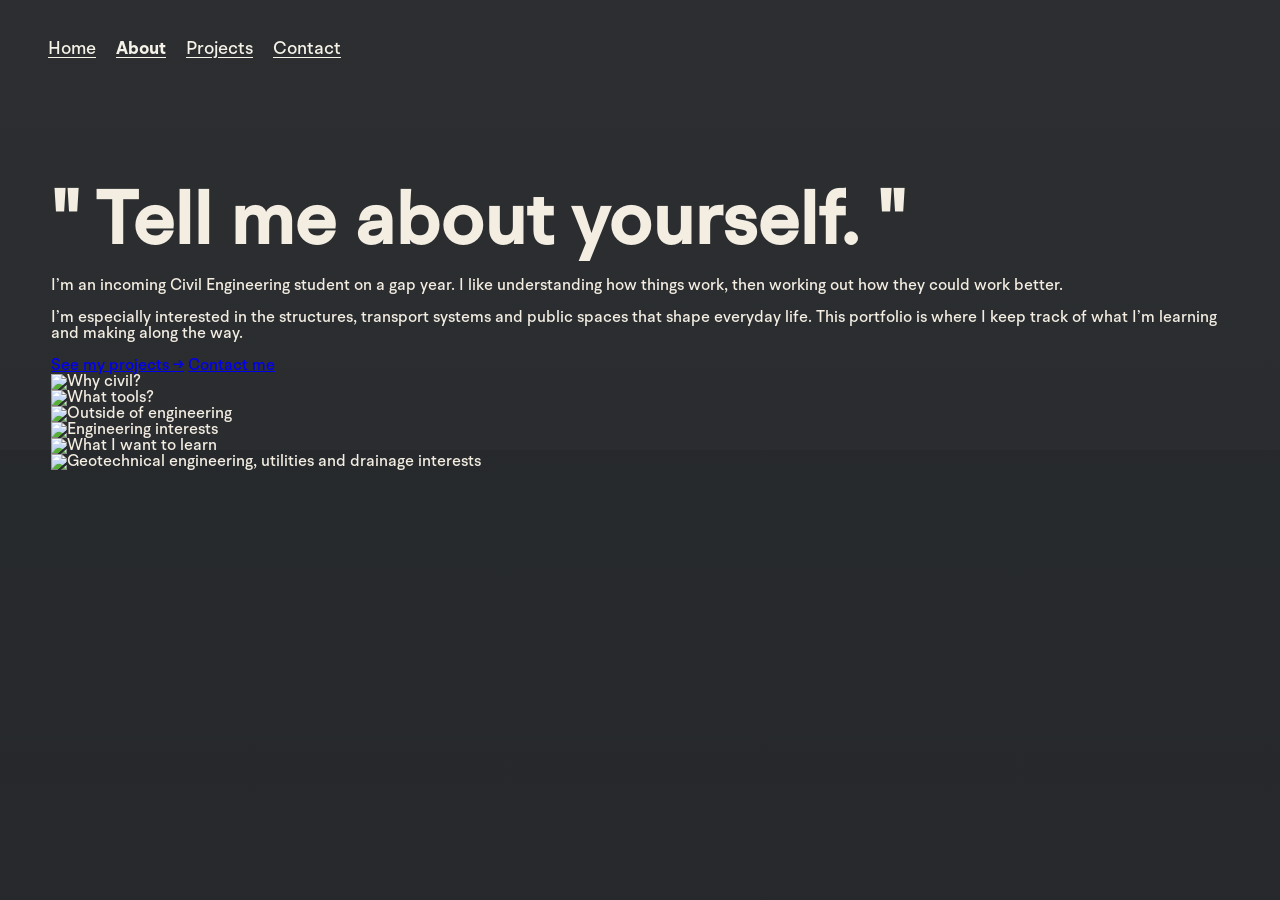
==== commit 73a6137f: "about-me" ====
--- a/about-me/index.html
+++ b/about-me/index.html
@@ -3,153 +3,55 @@
 <head>
     <meta charset="UTF-8">
     <meta name="viewport" content="width=device-width, initial-scale=1.0, viewport-fit=cover">
+    <meta name="description" content="Meet Fiza, an aspiring civil engineer exploring structures, transport, design and practical problem-solving.">
     <title>About Fiza | Fiza's Project Portfolio</title>
     <link rel="icon" type="image/png" href="../assets/site-icon-favicon.png">
-    <link rel="preconnect" href="https://fonts.googleapis.com">
-    <link rel="preconnect" href="https://fonts.gstatic.com" crossorigin>
-    <link rel="stylesheet" href="https://fonts.googleapis.com/css2?family=Courier+Prime:wght@400;700&amp;display=swap">
     <link rel="stylesheet" href="../styles.css">
-    <script src="../supabase-config.js" defer></script>
-    <script src="../traffic.js" defer></script>
-    <script src="../about.js" defer></script>
 </head>
-<body class="about-page">
+<body class="about-page about-home-style about-reference-layout">
     <header>
-        <nav>
+        <nav aria-label="Main navigation">
             <a href="../home/">Home</a>
             <a href="./" aria-current="page">About</a>
             <a href="../projects/">Projects</a>
             <a href="../contact-me/">Contact</a>
         </nav>
     </header>
-    <main>
-        <section class="about-intro" aria-labelledby="about-title">
-            <h1 id="about-title" class="ransom-title about-ransom-title" aria-label="About Me">
-                <span><img src="../assets/about-title/letter-a.png" alt=""></span>
-                <span><img src="../assets/about-title/letter-b.png" alt=""></span>
-                <span><img src="../assets/about-title/letter-o.png" alt=""></span>
-                <span><img src="../assets/about-title/letter-u.png" alt=""></span>
-                <span><img src="../assets/about-title/letter-t.png" alt=""></span>
-                <span class="about-title-break"><img src="../assets/about-title/letter-m.png" alt=""></span>
-                <span><img src="../assets/about-title/letter-e.png" alt=""></span>
-            </h1>
 
-            <div class="about-portrait-wrap">
-                <figure class="about-portrait">
-                    <img src="../assets/picture-of-me.jpeg" alt="Portrait of Fiza">
-                </figure>
-            </div>
-
-            <div class="about-copy">
-                <div class="about-copy-columns">
-                    <h2>&ldquo;Tell me about yourself&rdquo;</h2>
-                    <p>
-                        I'm an incoming Civil Engineering student who likes understanding how things work, then figuring out how they can work better. I'm especially interested in how structures, transport and public spaces shape the way people experience the places around them.
-                    </p>
-                    <p>
-                        A lot of my interests sit between technical and creative work. I enjoy maths and physics, alongside mapping, visual design and turning information into something clear and useful. I've been exploring tools such as GIS and CAD, usually through small projects where I can learn by actually making something. I'm particularly interested in sustainable and resilient infrastructure. Some of my projects have led me to explore urban flooding, drainage and SuDS, including how mapping and digital technology can help identify problems and develop better responses. Outside engineering, music is a big part of my life. I play bass, read a lot, go hiking and climb. I tend to become interested in something and want to understand it properly, whether that's a new piece of music, a book, a place I'm exploring or a project I'm working on.
-                    </p>
-                    <p>
-                        I'm still at the beginning of my engineering journey, so this portfolio is a record of what I'm learning, what I'm making and where my interests take me.
-                    </p>
-                </div>
+    <main class="about-canvas">
+        <section class="about-centre-copy" aria-labelledby="about-title">
+            <h1 id="about-title">" Tell me about <span>yourself. "</span></h1>
+            <p>I’m an incoming Civil Engineering student on a gap year. I like understanding how things work, then working out how they could work better.</p>
+            <p>I’m especially interested in the structures, transport systems and public spaces that shape everyday life. This portfolio is where I keep track of what I’m learning and making along the way.</p>
+            <div class="about-links">
+                <a href="../projects/">See my projects <span aria-hidden="true">→</span></a>
+                <a href="../contact-me/">Contact me</a>
             </div>
         </section>
 
-        <section class="about-details" aria-label="More about Fiza">
-            <div class="about-table-card about-table-card-left">
-                <h2>Quick facts</h2>
-                <table>
-                    <tbody>
-                        <tr><th scope="row">Current stage</th><td>Incoming Civil Engineering student</td></tr>
-                        <tr><th scope="row">A-levels</th><td>Mathematics, Physics and Geography</td></tr>
-                        <tr><th scope="row">Main focus</th><td>Building strong technical foundations</td></tr>
-                        <tr><th scope="row">Portfolio goal</th><td>Document projects and visible progress</td></tr>
-                    </tbody>
-                </table>
-            </div>
+        <article class="about-post-it about-post-it--left">
+            <img src="../assets/post-its/1.png" alt="Why civil?" width="550" height="600">
+        </article>
 
-            <div class="about-table-card about-table-card-right">
-                <h2>What I use</h2>
-                <table>
-                    <tbody>
-                        <tr><th scope="row">CAD &amp; Technical Drawing</th><td>AutoCAD, Civil 3D</td></tr>
-                        <tr><th scope="row">BIM &amp; Building Design</th><td>Revit, Navisworks, BIM 360 / Autodesk Construction Cloud</td></tr>
-                        <tr><th scope="row">Infrastructure Planning &amp; Visualisation</th><td>InfraWorks</td></tr>
-                        <tr><th scope="row">3D Modelling &amp; Product Design</th><td>Fusion 360</td></tr>
-                        <tr><th scope="row">Data &amp; Engineering Calculations</th><td>Excel</td></tr>
-                    </tbody>
-                </table>
-            </div>
+        <article class="about-post-it about-post-it--bottom">
+            <img src="../assets/post-its/2.png" alt="What tools?" width="550" height="600">
+        </article>
 
-            <div class="about-table-card about-table-card-extra">
-                <h2>Beyond engineering</h2>
-                <table>
-                    <tbody>
-                        <tr><th scope="row">I enjoy</th><td>Designing, photography and exploring new places</td></tr>
-                        <tr><th scope="row">I value</th><td>Curiosity, independence and clear communication</td></tr>
-                        <tr><th scope="row">I learn best by</th><td>Trying ideas, making mistakes and improving them</td></tr>
-                        <tr><th scope="row">Next goal</th><td>Documenting more university and personal projects</td></tr>
-                    </tbody>
-                </table>
-            </div>
-        </section>
+        <article class="about-post-it about-post-it--right">
+            <img src="../assets/post-its/3.png" alt="Outside of engineering" width="550" height="600">
+        </article>
 
-        <div class="about-tags" aria-label="Hard skills and experience">
-            <span>AutoCAD</span><span>QGIS</span><span>ArcGIS</span><span>Excel</span>
-            <span>GIS</span><span>Technical Drawing</span><span>Spatial Analysis</span>
-            <span>Data Analysis</span><span>Flood Mapping</span><span>SuDS Design</span>
-            <span>Drainage Design</span><span>Site Analysis</span><span>Sustainable Design</span>
-            <span>CAD</span><span>Mapping</span><span>Engineering Design</span><span>Research</span>
-            <span>Technical Reporting</span><span>Data Visualisation</span><span>Web Design</span>
-        </div>
+        <article class="about-post-it about-post-it--middle-right">
+            <img src="../assets/post-its/4.png" alt="Engineering interests" width="550" height="600">
+        </article>
 
-        <section class="website-story" aria-labelledby="website-story-title">
-            <span class="paper-tape" aria-hidden="true"></span>
-            <div class="website-story-copy">
-                <h2 id="website-story-title">How was this website made?</h2>
-                <p>
-                    I built this website directly with HTML, CSS and JavaScript rather than using a portfolio template. I planned each page, wrote the layouts and interactions, organised the project files, and used my own images and textures throughout. The main reason for making it this way was to develop practical coding skills by working through real design problems.
-                </p>
-                <p>
-                    Most of my research came from Google, YouTube and Reddit. I also used AI when I needed an explanation, help understanding an error or guidance on what to learn next, but it did not generate the finished website for me. I would use AI again as a support tool because it can save time, but I still want to understand the code and be able to build and change things myself.
-                </p>
-            </div>
-        </section>
+        <article class="about-post-it about-post-it--lower-right">
+            <img src="../assets/post-its/6.png" alt="What I want to learn" width="550" height="600">
+        </article>
 
-        <section class="about-board-section" aria-label="Pinned notes about Fiza">
-            <div class="about-corkboard">
-                <article class="board-note board-note-yellow">
-                    <span class="note-pin" aria-hidden="true"></span>
-                    <h3>Right now</h3>
-                    <p>Preparing for university and practising CAD, modelling and Python through small projects.</p>
-                </article>
-                <article class="board-note board-note-cream">
-                    <span class="note-pin" aria-hidden="true"></span>
-                    <h3>What interests me</h3>
-                    <p>Structures, transport, mapping, construction and the small design choices that change how a place works.</p>
-                </article>
-                <article class="board-note board-note-blue">
-                    <span class="note-pin" aria-hidden="true"></span>
-                    <h3>How I approach work</h3>
-                    <p>I like to understand the problem first, organise the information, test an idea and improve it.</p>
-                </article>
-                <article class="board-note board-note-pink">
-                    <span class="note-pin" aria-hidden="true"></span>
-                    <h3>What you will find here</h3>
-                    <p>Coursework experiments, software practice, engineering ideas and notes on what I learned.</p>
-                </article>
-                <article class="board-note board-note-small">
-                    <span class="note-pin" aria-hidden="true"></span>
-                    <h3>Next</h3>
-                    <p>Keep building, document more clearly and turn practice into finished work.</p>
-                </article>
-            </div>
-        </section>
+        <article class="about-post-it about-post-it--interests-extra">
+            <img src="../assets/post-its/5.png" alt="Geotechnical engineering, utilities and drainage interests" width="550" height="600">
+        </article>
     </main>
-    <footer>
-        <p>&copy; 2027 Fiza's Project Portfolio. All rights reserved.</p>
-        <p>Built from scratch by Fiza, without generative AI.</p>
-    </footer>
 </body>
 </html>
--- a/styles.css
+++ b/styles.css
@@ -3302,6 +3302,17 @@
     width: 100%;
 }
 
+.gap-year-sticker {
+    position: absolute;
+    right: calc(100% - 153px);
+    bottom: calc(9% - 20px);
+    z-index: 2;
+    width: clamp(151px, 17.2vw, 244px);
+    height: auto;
+    filter: drop-shadow(0 10px 10px rgb(48 39 30 / 16%));
+    transform: rotate(-9deg);
+}
+
 .thought-bubble {
     position: absolute;
     top: -280px;
@@ -3583,6 +3594,12 @@
         display: block;
     }
 
+    .home-page .gap-year-sticker {
+        right: calc(100% - clamp(151px, calc(5vw + 135px), 169px));
+        bottom: calc(12% - 20px);
+        width: clamp(118px, 27.2vw, 187px);
+    }
+
     .home-page .thought-bubble {
         top: 0;
         left: 50%;
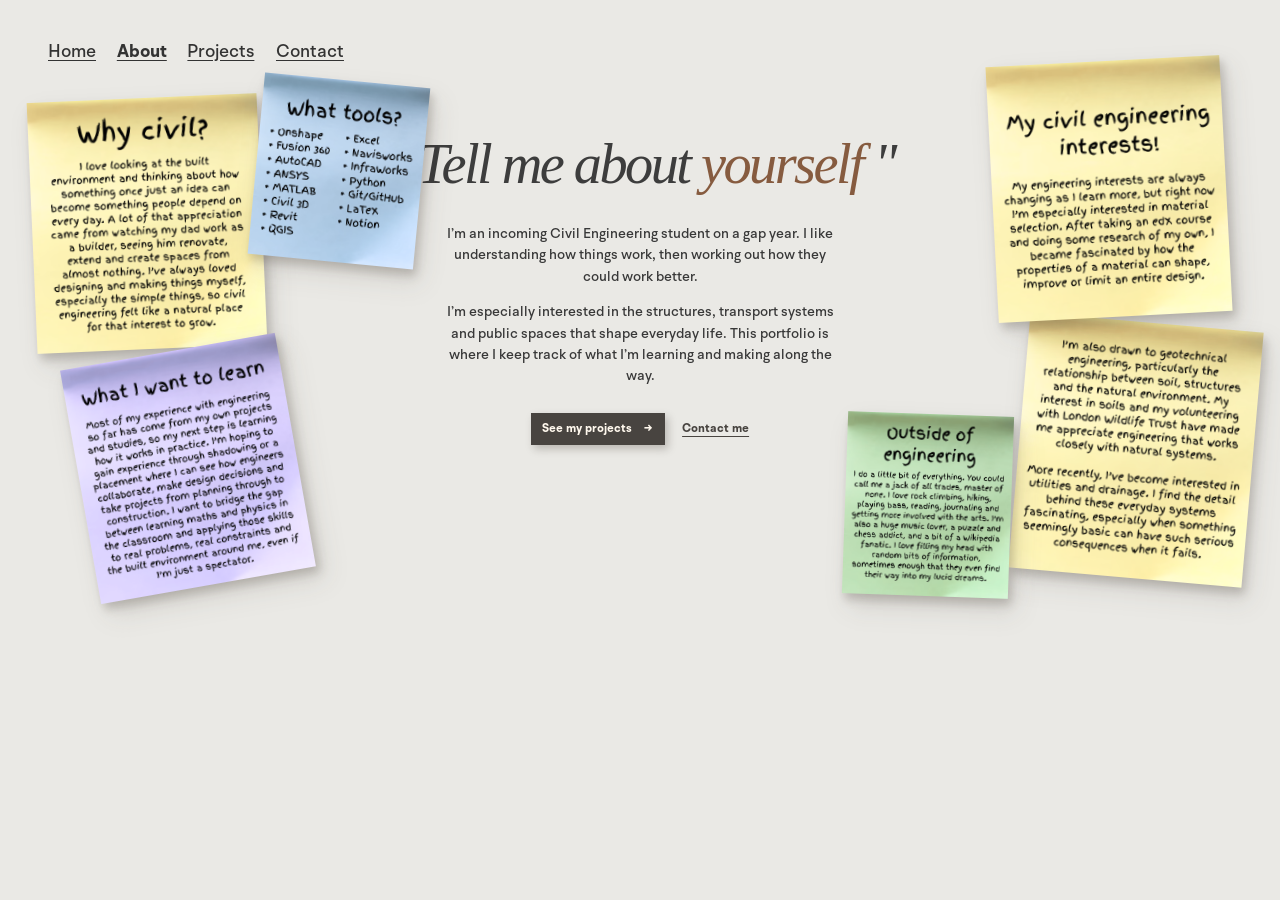
==== commit 7a01ea4e: "fixed" ====
--- a/about-me/index.html
+++ b/about-me/index.html
@@ -20,7 +20,7 @@
 
     <main class="about-canvas">
         <section class="about-centre-copy" aria-labelledby="about-title">
-            <h1 id="about-title">" Tell me about <span>yourself. "</span></h1>
+            <h1 id="about-title">" Tell me about <span>yourself</span> "</h1>
             <p>I’m an incoming Civil Engineering student on a gap year. I like understanding how things work, then working out how they could work better.</p>
             <p>I’m especially interested in the structures, transport systems and public spaces that shape everyday life. This portfolio is where I keep track of what I’m learning and making along the way.</p>
             <div class="about-links">
--- a/styles.css
+++ b/styles.css
@@ -101,23 +101,27 @@
 
 .social-links .coffee-button {
     display: inline-flex;
+    box-sizing: border-box;
+    height: 44px;
     align-items: center;
     gap: 7px;
-    padding: 8px 13px;
-    color: #30271e;
+    padding: 9px 14px;
+    color: #fff8ed;
+    font-family: "CustomFontBold", sans-serif;
     font-size: 14px;
     text-decoration: none;
-    background: #f2d96f;
-    border: 1px solid #80613e;
-    border-radius: 4px;
-    box-shadow: 3px 4px 7px #4a2d1745;
+    letter-spacing: 0.01em;
+    background: #484440;
+    border: 3px solid #3d3936;
+    border-radius: 5px;
+    box-shadow: 2px 3px 7px rgb(48 39 30 / 18%), inset 0 1px 0 rgb(255 248 237 / 12%);
     opacity: 1;
     transform: rotate(-1deg);
 }
 
 .social-links .coffee-button:hover {
-    color: #30271e;
-    background: #f6e18a;
+    color: #fff8ed;
+    background: #393532;
     transform: translateY(-2px) rotate(-1deg);
 }
 
@@ -125,6 +129,12 @@
     width: 20px;
     height: 20px;
     object-fit: contain;
+    filter: invert(1) sepia(0.12) saturate(0.45) brightness(1.25);
+}
+
+.social-links a:not(.coffee-button) img {
+    width: 32px;
+    height: 32px;
 }
 
 .social-links .coffee-button:focus-visible {
@@ -163,6 +173,24 @@
     font-size: 17px;
     font-weight: normal;
     line-height: 1.5;
+}
+
+@media (min-width: 901px) {
+    .home-page main {
+        padding: clamp(95px, 11vh, 140px) clamp(50px, 5vw, 90px) 50px;
+    }
+
+    .home-page main h1 {
+        font-size: clamp(72.2px, 5.795vw, 96.9px);
+        transform: translateX(-15px);
+    }
+
+    .home-page main h2 {
+        width: min(630px, 48vw);
+        margin-top: 26px;
+        font-size: clamp(17.8px, 1.30625vw, 20.9px);
+        transform: translateX(-15px);
+    }
 }
 
 /* Footer */
@@ -772,28 +800,16 @@
     position: relative;
     min-height: 200vh;
     margin: 0;
-    background-color: #1f5b57;
+    background-color: #245b58;
+    background-image: url("assets/cuttingboard-mirror.webp");
+    background-position: center;
+    background-repeat: repeat;
+    background-size: 400px 400px;
 }
 
 .projects-page::before,
 .projects-page::after {
-    content: "";
-    position: absolute;
-    left: 0;
-    z-index: 0;
-    width: 100%;
-    height: 50%;
-    background: url("assets/cuttingboard-mirror.webp") center / 400px repeat;
-    pointer-events: none;
-}
-
-.projects-page::before {
-    top: 0;
-}
-
-.projects-page::after {
-    top: 50%;
-    transform: scaleY(-1);
+    content: none;
 }
 
 .projects-page main {
@@ -821,7 +837,7 @@
     left: 0;
     z-index: -1;
     height: 90px;
-    background-color: #123f3d;
+    background-color: #164743;
     opacity: var(--projects-nav-opacity, 0);
     pointer-events: none;
 }
@@ -837,7 +853,25 @@
 }
 
 .projects-heading {
-    position: relative;
+    display: flex;
+    justify-content: flex-start;
+    width: min(1600px, calc(100% - clamp(40px, 10vw, 200px)));
+    margin: clamp(34px, 4vw, 56px) auto clamp(20px, 2vw, 32px);
+}
+
+.projects-title {
+    margin: 0;
+    padding-bottom: 9px;
+    color: #eef4ff;
+    font-family: "CustomFontBold", sans-serif;
+    font-size: clamp(56px, 7vw, 92px);
+    font-weight: normal;
+    line-height: 1;
+    text-decoration: underline;
+    text-decoration-color: #89aee0;
+    text-decoration-thickness: 3px;
+    text-underline-offset: 12px;
+    text-shadow: 0 4px 12px rgb(4 15 34 / 45%);
 }
 
 .hard-hat {
@@ -1031,20 +1065,23 @@
 .updates-tab,
 .working-tab {
     display: inline-block;
-    margin-bottom: 40px;
-    padding: 12px 28px;
-    color: #3b281a;
-    font-family: "CustomFontBold", sans-serif;
-    font-size: 26px;
-    background-color: #b98b5f;
-    border: 1px solid #795637;
-    border-radius: 2px;
-    box-shadow: 0 4px 8px #10282866, inset 0 0 12px #f0d4aa55;
-    transform: rotate(-2deg);
+    margin-bottom: 20px;
+    padding: 0;
+    color: #1d3f6e;
+    font-family: "CustomFont", sans-serif;
+    font-size: 24px;
+    font-weight: normal;
+    text-decoration: underline;
+    text-decoration-thickness: 1.5px;
+    text-underline-offset: 5px;
+    background: transparent;
+    border: 0;
+    box-shadow: none;
+    transform: none;
 }
 
 .working-tab {
-    transform: rotate(1deg);
+    transform: none;
 }
 
 .updates-list {
@@ -1188,14 +1225,14 @@
 }
 
 .project-card-description {
-    display: -webkit-box;
+    display: block;
     margin: 0 0 18px;
-    overflow: hidden;
+    overflow: visible;
     color: #44534f;
     font-size: 14px;
+    white-space: normal;
+    overflow-wrap: anywhere;
     line-height: 1.5;
-    -webkit-box-orient: vertical;
-    -webkit-line-clamp: 3;
 }
 
 .project-card-tags,
@@ -1295,17 +1332,21 @@
 .featured-projects > h2,
 .all-posts > h2 {
     display: inline-block;
-    padding: 9px 18px;
-    color: #3b281a;
-    font-size: 23px;
-    background-color: #b98b5f;
-    border: 1px solid #795637;
-    border-radius: 2px;
-    box-shadow: 0 4px 8px #1028284a, inset 0 0 10px #f0d4aa44;
+    padding: 0;
+    color: #1d3f6e;
+    font-family: "CustomFont", sans-serif;
+    font-size: 24px;
+    font-weight: normal;
+    text-decoration: underline;
+    text-decoration-thickness: 1.5px;
+    text-underline-offset: 5px;
+    background: transparent;
+    border: 0;
+    box-shadow: none;
 }
 
 .recent-projects > h2 {
-    transform: rotate(-1deg);
+    transform: none;
 }
 
 .featured-projects {
@@ -1313,11 +1354,11 @@
 }
 
 .featured-projects > h2 {
-    transform: rotate(1deg);
+    transform: none;
 }
 
 .all-posts > h2 {
-    transform: rotate(-0.5deg);
+    transform: none;
 }
 
 .featured-projects .posts-grid {
@@ -1444,7 +1485,7 @@
 
 .project-filter-controls {
     display: grid;
-    grid-template-columns: repeat(4, minmax(150px, 1fr));
+    grid-template-columns: repeat(auto-fit, minmax(150px, 1fr));
     gap: 12px;
     margin-top: 22px;
 }
@@ -1465,7 +1506,7 @@
     padding: 9px 34px 9px 11px;
     color: #253f3c;
     font: 14px "CustomFont", sans-serif;
-    background-color: #f7f2e8;
+    background-color: #ffffff;
     border: 1px solid #1f5b5755;
     border-radius: 2px;
     box-shadow: inset 0 1px 3px #10282818;
@@ -1490,6 +1531,8 @@
 }
 
 .all-projects-grid .project-card {
+    background: #fffefa;
+    border-color: #77a598;
     opacity: 1;
     transition: opacity 180ms ease, transform 180ms ease, box-shadow 180ms ease;
 }
@@ -1502,6 +1545,43 @@
 
 .all-projects-grid .project-card[hidden] {
     display: none !important;
+}
+
+.all-projects-grid .project-card--placeholder {
+    pointer-events: none;
+    background: #fffefa;
+    border: 1px solid #77a598;
+}
+
+.all-projects-grid .project-card--placeholder .project-card-placeholder {
+    min-height: 118px;
+    background: #cbd2ce;
+}
+
+.all-projects-grid .project-card-placeholder-copy {
+    display: grid;
+    width: 72%;
+    min-height: 52px;
+    gap: 8px;
+    margin: 2px 0 3px;
+}
+
+.all-projects-grid .project-card-placeholder-line {
+    display: block;
+    width: 62%;
+    height: 8px;
+    background: #b3beb8;
+    border-radius: 2px;
+}
+
+.all-projects-grid .project-card-placeholder-line--title {
+    width: 100%;
+    height: 11px;
+    background: #91a49a;
+}
+
+.all-projects-grid .project-card-placeholder-line:nth-child(3) {
+    width: 48%;
 }
 
 .all-projects-empty {
@@ -1626,24 +1706,6 @@
     position: relative;
     padding: clamp(32px, 6vw, 72px);
     overflow: visible;
-}
-
-.project-hero::before {
-    content: "";
-    position: absolute;
-    width: 86px;
-    height: 24px;
-    background-color: #d4af7b99;
-    box-shadow: 0 2px 4px #10282833;
-    transform: rotate(-3deg);
-}
-
-.project-hero::before {
-    top: -16px;
-    left: calc(50% - 60px);
-    z-index: 2;
-    width: 120px;
-    height: 32px;
 }
 
 .project-hero-copy {
@@ -1734,16 +1796,15 @@
 .project-facts dt {
     display: inline-block;
     margin-bottom: 10px;
-    padding: 5px 7px;
-    color: #3b281a;
-    font-family: "CustomFontBold", sans-serif;
-    font-size: 10px;
-    letter-spacing: 0.07em;
-    text-transform: uppercase;
-    background-color: #b98b5f;
-    border: 1px solid #795637;
-    border-radius: 2px;
-    box-shadow: 0 2px 4px #10282833, inset 0 0 8px #f0d4aa44;
+    padding: 0;
+    color: #1f5b57;
+    font-family: "CustomFont", sans-serif;
+    font-size: 14px;
+    letter-spacing: normal;
+    text-decoration: underline;
+    text-decoration-thickness: 1.5px;
+    text-underline-offset: 4px;
+    text-transform: none;
 }
 
 .project-facts dd {
@@ -1866,9 +1927,13 @@
 
 .project-contents ol {
     display: grid;
-    gap: 12px;
+    gap: 16px;
     margin: 0;
     padding-left: 22px;
+}
+
+.project-contents li {
+    line-height: 1.6;
 }
 
 .project-contents a {
@@ -2392,9 +2457,12 @@
 
 .project-loading {
     display: grid;
-    color: #194f4b;
+    color: #fff;
     font-family: "CustomFontBold", sans-serif;
     font-size: 20px;
+    letter-spacing: 0.02em;
+    background: #1f5b57;
+    border: 1px solid #77a598;
     place-items: center;
 }
 
@@ -2649,19 +2717,6 @@
     box-shadow: 0 5px 12px #10282838;
 }
 
-.project-image-style--taped::before {
-    position: absolute;
-    top: -12px;
-    left: calc(50% - 44px);
-    z-index: 2;
-    width: 88px;
-    height: 25px;
-    content: "";
-    background-color: #d4af7ba3;
-    box-shadow: 0 2px 4px #10282826;
-    transform: rotate(-3deg);
-}
-
 .project-image-block figcaption,
 .project-video-block figcaption,
 .project-youtube-block figcaption,
@@ -3080,15 +3135,11 @@
     min-height: 100vh;
     margin: 0;
     overflow: hidden;
+    background: #eae9e5;
 }
 
 .contact-page::before {
-    content: "";
-    position: absolute;
-    inset: -8px;
-    z-index: 0;
-    background: url("assets/contact-background.jpg") center / cover;
-    filter: blur(4px);
+    content: none;
 }
 
 .contact-page header,
@@ -3099,6 +3150,14 @@
 
 .contact-page header {
     z-index: 20;
+}
+
+.contact-page nav a {
+    color: #333;
+}
+
+.contact-page nav a:hover {
+    color: #777;
 }
 
 .contact-page main {
@@ -3116,9 +3175,9 @@
     width: min(700px, calc(100vw - 48px));
     height: calc(100vh - 230px);
     background-color: #f3eee5;
-    border: 3px solid #1f5b57;
-    outline: 1px solid #1f5b57;
-    box-shadow: 0 14px 30px #10282880;
+    border: 0;
+    outline: 0;
+    box-shadow: none;
 }
 
 .contact-notion-embed iframe {
@@ -3195,6 +3254,8 @@
 .say-hi-status {
     min-height: 1.2em;
     margin-top: 10px;
+    font-weight: 400;
+    font-style: italic;
     color: #215caa;
 }
 
@@ -3315,8 +3376,8 @@
 
 .thought-bubble {
     position: absolute;
-    top: -280px;
-    left: -270px;
+    top: -270px;
+    left: -275px;
     width: 530px;
     filter: drop-shadow(3px 4px 4px #3338);
 }
@@ -3441,6 +3502,12 @@
     width: min(500px, 100%);
 }
 
+@media (min-width: 901px) {
+    .home-page main h2 {
+        width: min(630px, 48vw);
+    }
+}
+
 .website-story,
 .about-corkboard,
 .about-copy-columns,
@@ -3513,25 +3580,37 @@
         margin: 0;
     }
 
-    .home-page header::before {
-        position: fixed;
+    .home-page > header {
+        position: sticky;
         top: 0;
-        right: 0;
-        left: 0;
-        z-index: 40;
-        height: calc(124px + env(safe-area-inset-top));
-        content: "";
+        z-index: 50;
+        display: flex;
+        flex-wrap: wrap;
+        align-items: center;
+        justify-content: space-between;
+        gap: 10px 20px;
+        padding: calc(16px + env(safe-area-inset-top)) max(18px, env(safe-area-inset-right)) 16px max(18px, env(safe-area-inset-left));
         background: rgb(234 233 229 / 92%);
         box-shadow: 0 5px 14px rgb(48 39 30 / 8%);
         backdrop-filter: blur(8px);
     }
 
+    .home-page > header nav {
+        position: static;
+        display: flex;
+        flex: 1 0 auto;
+        align-items: center;
+        justify-content: center;
+        width: auto;
+        white-space: nowrap;
+    }
+
     .home-page .social-links {
-        top: calc(68px + env(safe-area-inset-top));
-        right: max(12px, env(safe-area-inset-right));
-        left: max(12px, env(safe-area-inset-left));
+        position: static;
+        flex: 1 0 auto;
         justify-content: center;
         gap: 10px;
+        white-space: nowrap;
     }
 
     .home-page .social-links a:not(.coffee-button) {
@@ -3542,7 +3621,6 @@
     }
 
     .home-page .social-links .coffee-button {
-        min-height: 44px;
         padding: 8px 12px;
     }
 
@@ -3552,15 +3630,13 @@
             "title title"
             "intro intro"
             "visual visual"
-            "wave wave"
-            "note-one note-two"
-            "note-three note-three";
+            "wave wave";
         grid-template-columns: repeat(2, minmax(0, 1fr));
         align-content: start;
         gap: 26px 22px;
         min-height: 100svh;
         margin: 0;
-        padding: calc(150px + env(safe-area-inset-top)) clamp(18px, 5vw, 42px) 54px;
+        padding: 26px clamp(18px, 5vw, 42px) 54px;
     }
 
     .home-page main h1 {
@@ -3717,8 +3793,8 @@
         z-index: 40;
         height: calc(66px + env(safe-area-inset-top));
         content: "";
-        background: rgb(18 63 61 / 40%);
-        backdrop-filter: blur(5px);
+        background: #eae9e5;
+        backdrop-filter: none;
     }
 
     .about-page main {
@@ -3931,10 +4007,7 @@
             "title"
             "intro"
             "visual"
-            "wave"
-            "note-one"
-            "note-two"
-            "note-three";
+            "wave";
         grid-template-columns: minmax(0, 1fr);
         gap: 24px;
         padding-right: 16px;
@@ -4034,8 +4107,6 @@
     }
 
     .home-page .social-links .coffee-button {
-        box-sizing: border-box;
-        min-height: 44px;
         gap: 5px;
         padding: 7px 8px;
         font-size: 12px;
@@ -4052,9 +4123,7 @@
             "title title"
             "intro intro"
             "visual visual"
-            "wave wave"
-            "note-one note-two"
-            "note-three note-three";
+            "wave wave";
         grid-template-columns: repeat(2, minmax(0, 1fr));
         column-gap: 12px;
         row-gap: 24px;
@@ -4084,3 +4153,2818 @@
         transform: translate(12px, -4px) rotate(-1.5deg);
     }
 }
+
+/* About page: single-screen scrapbook layout */
+.about-page {
+    height: 100svh;
+    min-height: 0;
+    overflow: hidden;
+    color: #30271e;
+    background: #eae9e5;
+}
+
+.about-page::before,
+.about-page::after,
+.about-page nav::before {
+    display: none;
+}
+
+.about-page nav a {
+    color: #333;
+}
+
+.about-page nav a:hover {
+    color: #777;
+}
+
+.about-page main.about-layout {
+    display: grid;
+    grid-template-areas:
+        "portrait copy board"
+        "portrait story story";
+    grid-template-columns: minmax(0, 40fr) minmax(260px, 35fr) minmax(210px, 25fr);
+    grid-template-rows: minmax(0, 1fr) auto;
+    gap: clamp(28px, 4vw, 72px);
+    width: 100%;
+    height: 100%;
+    margin: 0;
+    padding: clamp(105px, 12vh, 138px) clamp(30px, 5vw, 86px) 62px;
+    overflow: hidden;
+    box-sizing: border-box;
+}
+
+.about-portrait-panel {
+    grid-area: portrait;
+    display: grid;
+    align-content: center;
+    justify-items: start;
+    min-width: 0;
+}
+
+.about-page .about-portrait {
+    width: min(84%, 390px);
+    height: min(63vh, 560px);
+    margin: 0 0 0 clamp(-44px, -3vw, -20px);
+    padding: 12px 12px 38px;
+    background: #f3eee4;
+    box-shadow: 8px 12px 24px rgb(48 39 30 / 22%), 1px 2px 3px rgb(48 39 30 / 20%);
+    transform: rotate(-2deg);
+    transition: none;
+}
+
+.about-page .about-portrait::before {
+    top: -14px;
+    width: 88px;
+    height: 27px;
+    background: rgb(201 154 104 / 60%);
+}
+
+.about-page .about-portrait img {
+    width: 100%;
+    height: 100%;
+    aspect-ratio: auto;
+    object-fit: cover;
+    object-position: center;
+    filter: sepia(0.08) contrast(1.02);
+}
+
+.about-page .about-portrait:hover {
+    box-shadow: 8px 12px 24px rgb(48 39 30 / 22%), 1px 2px 3px rgb(48 39 30 / 20%);
+    transform: rotate(-2deg);
+}
+
+.portrait-note {
+    justify-self: start;
+    margin: 16px 0 0 clamp(-28px, -2vw, -14px);
+    color: #786a5d;
+    font-family: "CustomFont", sans-serif;
+    font-size: 13px;
+    font-style: italic;
+    transform: rotate(-1deg);
+}
+
+.about-content {
+    grid-area: copy;
+    min-width: 0;
+    max-width: 820px;
+}
+
+.about-page .about-copy {
+    width: auto;
+    max-width: none;
+    padding: 0;
+    margin: 0;
+    text-shadow: none;
+}
+
+.about-page .about-copy h1 {
+    margin: 0 0 10px;
+    color: #215caa;
+    font-family: Georgia, "Times New Roman", serif;
+    font-size: clamp(25px, 2.5vw, 38px);
+    font-style: italic;
+    font-weight: normal;
+    line-height: 1;
+}
+
+.about-page .about-copy p {
+    max-width: 760px;
+    margin: 0;
+    color: #30271e;
+    font-size: clamp(14px, 1.12vw, 17px);
+    line-height: 1.45;
+}
+
+.about-page .about-copy p + p {
+    margin-top: 8px;
+    color: #5d5147;
+}
+
+.about-page .about-board-section {
+    grid-area: board;
+    width: 100%;
+    min-height: 0;
+    margin: 0;
+}
+
+.about-page .about-corkboard {
+    display: grid;
+    grid-template-columns: minmax(0, 1fr);
+    grid-template-rows: repeat(3, minmax(0, 1fr));
+    gap: clamp(10px, 1.6vw, 20px);
+    height: 100%;
+    min-height: 0;
+    padding: clamp(18px, 2.5vw, 30px);
+    border: clamp(9px, 1.2vw, 15px) solid #6b4228;
+    outline: 2px solid #49301f;
+    background-image: linear-gradient(rgb(61 34 17 / 15%), rgb(61 34 17 / 15%)), url("assets/about-background.jpg");
+    background-size: cover;
+    box-shadow: inset 0 0 20px rgb(48 28 12 / 40%), 7px 10px 20px rgb(48 39 30 / 18%);
+    box-sizing: border-box;
+}
+
+.about-page .board-note,
+.about-page .board-note-yellow,
+.about-page .board-note-cream,
+.about-page .board-note-blue {
+    grid-column: auto;
+    grid-row: auto;
+    box-sizing: border-box;
+    width: 100%;
+    min-width: 0;
+    min-height: 0;
+    margin: 0;
+    padding: clamp(25px, 3vw, 34px) clamp(12px, 1.8vw, 20px) 16px;
+}
+
+.about-page .board-note-yellow { transform: rotate(-2deg); }
+.about-page .board-note-cream { transform: rotate(1deg) translateY(8px); }
+.about-page .board-note-blue { transform: rotate(-1deg); }
+
+.about-page .board-note h2 {
+    margin: 0;
+    font-family: "CustomFontBold", sans-serif;
+    font-size: clamp(16px, 1.55vw, 22px);
+    line-height: 1.1;
+}
+
+.about-page .board-note p:last-child {
+    margin-top: 9px;
+    font-family: "CustomFont", sans-serif;
+    font-size: clamp(12px, 0.94vw, 14px);
+    line-height: 1.35;
+}
+
+.about-page .note-pin {
+    top: 8px;
+    width: 11px;
+    height: 11px;
+}
+
+.about-page .website-story {
+    grid-area: story;
+    width: 100%;
+    max-width: none;
+    margin: 0;
+    padding: clamp(17px, 2vw, 25px) clamp(20px, 2.8vw, 34px);
+    border: 1px solid #cbbda8;
+    box-shadow: 6px 8px 16px rgb(48 39 30 / 15%);
+    transform: rotate(-0.45deg);
+    box-sizing: border-box;
+}
+
+.about-page .paper-tape {
+    top: -11px;
+    width: 80px;
+    height: 22px;
+}
+
+.about-page .website-story h2 {
+    margin: 0;
+    color: #215caa;
+    font-family: "CustomFontBold", sans-serif;
+    font-size: clamp(17px, 1.65vw, 23px);
+}
+
+.about-page .website-story-copy > p {
+    margin: 7px 0 0;
+    color: #44382c;
+    font-size: clamp(12px, 0.98vw, 14px);
+    line-height: 1.4;
+}
+
+.about-page footer {
+    position: fixed;
+    bottom: 14px;
+    left: 0;
+    z-index: 3;
+    padding: 0;
+    color: #a3938a;
+}
+
+@media (max-width: 900px) {
+    .about-page {
+        height: auto;
+        min-height: 100svh;
+        overflow-x: hidden;
+        overflow-y: auto;
+    }
+
+    .about-page main.about-layout {
+        grid-template-areas: none;
+        grid-template-columns: 1fr;
+        grid-template-rows: auto;
+        height: auto;
+        min-height: 100svh;
+        padding: 115px 22px 84px;
+        overflow: visible;
+    }
+
+    .about-portrait-panel {
+        grid-area: auto;
+        align-content: start;
+    }
+
+    .about-page .about-portrait {
+        width: min(76vw, 360px);
+        height: min(86vw, 440px);
+    }
+
+    .about-content {
+        grid-area: auto;
+        max-width: none;
+    }
+
+    .about-page .about-corkboard {
+        min-height: 250px;
+    }
+
+    .about-page .about-board-section,
+    .about-page .website-story {
+        grid-area: auto;
+    }
+
+    .about-page footer {
+        position: relative;
+        bottom: auto;
+        padding-bottom: 20px;
+    }
+}
+
+@media (max-width: 560px) {
+    .about-page main.about-layout {
+        gap: 32px;
+        padding-right: 16px;
+        padding-left: 16px;
+    }
+
+    .about-page .about-corkboard {
+        grid-template-columns: 1fr;
+        height: auto;
+        gap: 18px;
+        padding: 24px 18px;
+    }
+
+    .about-page .board-note-cream {
+        transform: rotate(1deg);
+    }
+}
+
+/* Projects pages: forest green with textured paper panels */
+.projects-page:not(.all-projects-page):not(.project-post-page) {
+    background-color: #1f5b57;
+    color: #214a45;
+}
+
+/* About page: home-page-inspired notes layout */
+.about-page.about-home-style {
+    width: 100%;
+    height: 100vh;
+    height: 100dvh;
+    min-height: 0;
+    margin: 0;
+    overflow: hidden;
+    color: #333;
+    background: #eae9e5;
+}
+
+.about-home-style::before,
+.about-home-style::after,
+.about-home-style nav::before {
+    display: none;
+}
+
+.about-home-style > header {
+    position: relative;
+    z-index: 20;
+}
+
+.about-home-style > header nav a {
+    color: #333;
+}
+
+.about-home-style > header nav a:hover {
+    color: #777;
+}
+
+.about-home-style main.about-canvas {
+    position: relative;
+    display: grid;
+    box-sizing: border-box;
+    width: 100%;
+    height: 100%;
+    margin: 0;
+    padding: clamp(124px, 16vh, 176px) clamp(24px, 7vw, 116px) 28px;
+    overflow: hidden;
+    place-items: start center;
+}
+
+.about-centre-copy {
+    z-index: 2;
+    width: min(620px, 54vw);
+    text-align: center;
+}
+
+.about-small-intro {
+    margin: 0 0 11px;
+    color: #777;
+    font-size: clamp(13px, 1.1vw, 16px);
+}
+
+.about-centre-copy h1 {
+    width: auto;
+    margin: 0;
+    color: #3d3d3d;
+    font-family: Georgia, "Times New Roman", serif;
+    font-size: clamp(58px, 6.3vw, 94px);
+    font-style: italic;
+    font-weight: normal;
+    line-height: 0.95;
+    letter-spacing: -0.045em;
+}
+
+.about-centre-copy h1 span {
+    color: #865b3f;
+}
+
+.about-centre-copy > p:not(.about-small-intro) {
+    margin: 19px 0 0;
+    color: #383838;
+    font-size: clamp(15px, 1.35vw, 19px);
+    line-height: 1.45;
+}
+
+.about-centre-copy > p + p {
+    margin-top: 8px;
+}
+
+.about-links {
+    display: flex;
+    justify-content: center;
+    align-items: center;
+    gap: 18px;
+    margin-top: 25px;
+}
+
+.about-links a {
+    color: #484440;
+    font-family: "CustomFontBold", sans-serif;
+    font-size: 14px;
+    text-underline-offset: 4px;
+}
+
+.about-links a:first-child {
+    display: inline-flex;
+    align-items: center;
+    gap: 12px;
+    padding: 10px 14px;
+    color: #fff8ed;
+    text-decoration: none;
+    background: #484440;
+    box-shadow: 3px 4px 8px rgb(48 39 30 / 25%);
+}
+
+.about-links a:first-child:hover {
+    color: #fff8ed;
+    background: #393532;
+    transform: translateY(-2px);
+}
+
+.about-post-it {
+    position: absolute;
+    z-index: 1;
+    box-sizing: border-box;
+    width: clamp(176px, 16vw, 238px);
+    min-height: clamp(152px, 16vw, 220px);
+    padding: clamp(20px, 2vw, 28px);
+    color: #292522;
+    box-shadow: 6px 9px 16px rgb(48 39 30 / 28%);
+}
+
+.about-post-it h2 {
+    width: auto;
+    margin: 0 0 12px;
+    font-family: "CustomFontBold", sans-serif;
+    font-size: clamp(19px, 1.6vw, 24px);
+    line-height: 1;
+}
+
+.about-post-it p {
+    margin: 0;
+    font-size: clamp(12px, 0.95vw, 14px);
+    line-height: 1.35;
+}
+
+.about-post-it--left {
+    top: 39%;
+    left: clamp(28px, 18vw, 50px);
+    background: #f3dc76;
+    transform: rotate(-4deg);
+}
+
+.about-post-it--bottom {
+    bottom: clamp(26px, 8vh, 90px);
+    left: clamp(25%, 31vw, 38%);
+    background: #afd5eb;
+    transform: rotate(2.5deg);
+}
+
+.about-post-it--right {
+    top: 34%;
+    right: clamp(28px, 8vw, 130px);
+    background: #c6e6a6;
+    transform: rotate(3deg);
+}
+
+@media (max-width: 900px) {
+    .about-page.about-home-style {
+        height: 100vh;
+        height: 100dvh;
+        min-height: 0;
+        overflow: hidden;
+    }
+
+    .about-home-style main.about-canvas {
+        height: 100%;
+        min-height: 0;
+        padding: 112px 24px 24px;
+    }
+
+    .about-centre-copy {
+        width: min(610px, 66vw);
+    }
+
+    .about-post-it--left {
+        left: 5vw;
+    }
+
+    .about-post-it--right {
+        right: 5vw;
+    }
+}
+
+@media (min-width: 701px) and (max-width: 1200px) {
+    .about-post-it {
+        width: clamp(150px, 17vw, 190px);
+        min-height: 0;
+        padding: 18px;
+    }
+
+    .about-post-it--left {
+        top: 62%;
+        left: 4vw;
+    }
+
+    .about-post-it--bottom {
+        bottom: 3vh;
+        left: calc(50% - 85px);
+    }
+
+    .about-post-it--right {
+        top: 60%;
+        right: 4vw;
+    }
+}
+
+@media (min-width: 701px) and (max-height: 700px) and (orientation: landscape) {
+    .about-home-style main.about-canvas {
+        padding-top: 88px;
+    }
+
+    .about-centre-copy {
+        width: min(500px, 56vw);
+    }
+
+    .about-small-intro {
+        margin-bottom: 5px;
+        font-size: 11px;
+    }
+
+    .about-centre-copy h1 {
+        font-size: clamp(42px, 5vw, 56px);
+    }
+
+    .about-centre-copy > p:not(.about-small-intro) {
+        margin-top: 9px;
+        font-size: 12px;
+        line-height: 1.32;
+    }
+
+    .about-centre-copy > p + p {
+        margin-top: 4px;
+    }
+
+    .about-links {
+        margin-top: 12px;
+    }
+
+    .about-links a {
+        font-size: 11px;
+    }
+
+    .about-links a:first-child {
+        padding: 7px 10px;
+    }
+
+    .about-post-it--left,
+    .about-post-it--right {
+        top: 72%;
+    }
+
+    .about-post-it--bottom {
+        bottom: 1vh;
+    }
+}
+
+@media (min-width: 701px) and (max-height: 480px) and (orientation: landscape) {
+    .about-home-style main.about-canvas {
+        padding-top: 66px;
+    }
+
+    .about-small-intro,
+    .about-centre-copy > p + p {
+        display: none;
+    }
+
+    .about-centre-copy h1 {
+        font-size: 36px;
+    }
+
+    .about-centre-copy > p:not(.about-small-intro) {
+        margin-top: 5px;
+        font-size: 10px;
+    }
+
+    .about-links {
+        margin-top: 7px;
+    }
+
+    .about-post-it {
+        width: 130px;
+        padding: 8px;
+    }
+
+    .about-post-it h2 {
+        margin-bottom: 3px;
+        font-size: 12px;
+    }
+
+    .about-post-it p {
+        font-size: 8px;
+    }
+
+    .about-post-it--left,
+    .about-post-it--right {
+        top: 76%;
+    }
+}
+
+@media (max-width: 700px) and (orientation: portrait) {
+    .about-home-style main.about-canvas {
+        display: flex;
+        align-items: center;
+        flex-direction: column;
+        padding: calc(70px + env(safe-area-inset-top)) 16px 14px;
+    }
+
+    .about-centre-copy {
+        width: min(100%, 540px);
+    }
+
+    .about-small-intro {
+        margin-bottom: 6px;
+        font-size: 11px;
+    }
+
+    .about-centre-copy h1 {
+        font-size: clamp(43px, 13vw, 68px);
+    }
+
+    .about-centre-copy > p:not(.about-small-intro) {
+        margin-top: 11px;
+        font-size: clamp(11px, 3.2vw, 15px);
+        line-height: 1.35;
+    }
+
+    .about-centre-copy > p + p {
+        margin-top: 6px;
+    }
+
+    .about-links {
+        gap: 13px;
+        margin-top: 13px;
+    }
+
+    .about-links a {
+        font-size: 12px;
+    }
+
+    .about-links a:first-child {
+        gap: 8px;
+        padding: 8px 10px;
+    }
+
+    .about-post-it {
+        position: absolute;
+        top: auto;
+        right: auto;
+        bottom: auto;
+        left: auto;
+        width: min(29vw, 155px);
+        min-height: 0;
+        margin: 0;
+        padding: 12px 9px;
+        box-shadow: 4px 6px 10px rgb(48 39 30 / 24%);
+    }
+
+    .about-post-it h2 {
+        margin-bottom: 5px;
+        font-size: clamp(11px, 3.3vw, 17px);
+    }
+
+    .about-post-it p {
+        font-size: clamp(8px, 2.2vw, 11px);
+        line-height: 1.25;
+    }
+
+    .about-post-it--left {
+        bottom: 17%;
+        left: 4vw;
+        transform: rotate(-5deg);
+    }
+
+    .about-post-it--bottom {
+        bottom: 5%;
+        left: calc(50% - min(14.5vw, 77px));
+        transform: rotate(2deg);
+    }
+
+    .about-post-it--right {
+        right: 4vw;
+        bottom: 20%;
+        transform: rotate(4deg);
+    }
+}
+
+@media (max-width: 700px) and (max-height: 700px) and (orientation: portrait) {
+    .about-home-style main.about-canvas {
+        padding-top: calc(62px + env(safe-area-inset-top));
+    }
+
+    .about-small-intro,
+    .about-centre-copy > p + p {
+        display: none;
+    }
+
+    .about-centre-copy h1 {
+        font-size: clamp(36px, 11vw, 54px);
+    }
+
+    .about-centre-copy > p:not(.about-small-intro) {
+        margin-top: 6px;
+        font-size: clamp(10px, 2.8vw, 12px);
+    }
+
+    .about-links {
+        margin-top: 8px;
+    }
+
+    .about-post-it {
+        width: min(27vw, 126px);
+        padding: 8px 7px;
+    }
+
+    .about-post-it h2 {
+        margin-bottom: 3px;
+        font-size: clamp(10px, 3vw, 14px);
+    }
+
+    .about-post-it p {
+        font-size: clamp(7px, 2vw, 9px);
+    }
+}
+
+/* Square paper notes: three on the left, two on the right. */
+.about-page.about-home-style {
+    height: 100vh;
+    height: 100dvh;
+    min-height: 0;
+    overflow: hidden;
+}
+
+.about-home-style main.about-canvas {
+    --note-size: min(20vw, 25vh, 240px);
+    display: grid;
+    height: 100%;
+    min-height: 0;
+    grid-template-columns: var(--note-size) minmax(0, 620px) var(--note-size);
+    grid-template-rows: repeat(3, minmax(0, 1fr));
+    justify-content: center;
+    align-items: center;
+    gap: 12px clamp(32px, 4vw, 64px);
+    padding: 72px clamp(32px, 4vw, 64px) 24px;
+    overflow: hidden;
+}
+
+.about-home-style .about-centre-copy {
+    grid-column: 2;
+    grid-row: 1 / 4;
+    align-self: start;
+    width: 100%;
+    margin-top: 110px;
+}
+
+.about-home-style .about-links { margin-top: 48px; }
+
+.about-home-style .about-post-it {
+    position: relative;
+    inset: auto;
+    width: var(--note-size);
+    height: var(--note-size);
+    min-height: 0;
+    aspect-ratio: 1;
+    padding: clamp(12px, 1.6vw, 24px);
+    background-image: linear-gradient(180deg, rgb(0 0 0 / 7%) 0%, transparent 18%, transparent 85%, rgb(255 255 255 / 16%) 100%);
+    box-shadow: 2px 4px 5px rgb(48 39 30 / 15%), 6px 9px 14px rgb(48 39 30 / 18%);
+}
+
+.about-home-style .about-post-it h2 { font-size: clamp(15px, 1.5vw, 22px); }
+.about-home-style .about-post-it p { font-size: clamp(10px, 1vw, 14px); }
+.about-home-style .about-post-it--left { grid-column: 1; grid-row: 1; transform: translateX(-12px) rotate(-7deg); }
+.about-home-style .about-post-it--right { grid-column: 3; grid-row: 1; transform: translate(10px, 36px) rotate(6deg); }
+.about-home-style .about-post-it--lower-left {
+    grid-column: 1;
+    grid-row: 2;
+    background-color: #f1c6d3;
+    transform: translateX(10px) rotate(4deg);
+}
+.about-home-style .about-post-it--lower-right {
+    grid-column: 3;
+    grid-row: 3;
+    background-color: #eed5b4;
+    transform: translate(0, -36px) rotate(-6deg);
+}
+.about-home-style .about-post-it--bottom { grid-column: 1; grid-row: 3; transform: translateX(-8px) rotate(-3deg); }
+
+/* A loose arrangement with individually placed notes on larger screens. */
+.about-home-style .about-post-it--left { background-color: #f5df91; }
+.about-home-style .about-post-it--bottom { background-color: #bad8e5; }
+.about-home-style .about-post-it--right { background-color: #c8d9b0; }
+.about-home-style .about-post-it--lower-left { background-color: #d1c7e8; }
+.about-home-style .about-post-it--lower-right { background-color: #d1c7e8; }
+.about-home-style .about-post-it--middle-right {
+    grid-column: 3;
+    grid-row: 2;
+    background-color: #bad8e5;
+    transform: translateX(-14px) rotate(-4deg);
+}
+
+@media (min-width: 1001px) and (min-height: 601px) {
+    .about-home-style main.about-canvas {
+        --note-size: min(19vw, 29vh, 280px);
+        display: block;
+    }
+    .about-home-style .about-centre-copy {
+        width: min(40vw, 640px);
+        margin: 110px auto 0;
+    }
+    .about-home-style .about-centre-copy h1 { font-size: clamp(46px, 5vw, 76px); }
+    .about-home-style .about-post-it { position: absolute; }
+    .about-home-style .about-post-it--left {
+        top: 14%;
+        left: 2.5%;
+        transform: rotate(-8deg);
+    }
+    .about-home-style .about-post-it--lower-left {
+        top: 44%;
+        left: calc(9% + 70px);
+        transform: rotate(5deg);
+        width: calc(var(--note-size) - 60px);
+        height: calc(var(--note-size) - 60px);
+    }
+    .about-home-style .about-post-it--bottom {
+        bottom: 2.5%;
+        left: 3.5%;
+        transform: rotate(-4deg);
+    }
+    .about-home-style .about-post-it--right {
+        top: 13%;
+        right: 3%;
+        transform: rotate(7deg);
+    }
+    .about-home-style .about-post-it--lower-right {
+        z-index: 2;
+        bottom: 2.5%;
+        right: 3.5%;
+        transform: rotate(-5deg);
+    }
+    .about-home-style .about-post-it--middle-right {
+        top: 40%;
+        right: 4%;
+        transform: rotate(-4deg);
+    }
+}
+
+@media (max-width: 700px) and (orientation: portrait) {
+    .about-home-style main.about-canvas {
+        --note-size: min(30vw, 16vh);
+        grid-template-columns: var(--note-size) minmax(0, 1fr) var(--note-size);
+        grid-template-rows: auto repeat(3, minmax(0, 1fr));
+        gap: 12px 16px;
+        padding: calc(62px + env(safe-area-inset-top)) 20px 16px;
+    }
+    .about-home-style .about-centre-copy {
+        grid-column: 1 / -1;
+        grid-row: 1;
+        margin-top: 70px;
+        margin-bottom: 8px;
+    }
+    .about-home-style .about-links { margin-top: 28px; }
+    .about-home-style .about-post-it { padding: 10px; }
+    .about-home-style .about-post-it--right { transform: translateY(18px) rotate(6deg); }
+    .about-home-style .about-post-it--lower-right { transform: translateY(-18px) rotate(-6deg); }
+    .about-home-style .about-post-it h2 { font-size: clamp(10px, 3vw, 15px); margin-bottom: 5px; }
+    .about-home-style .about-post-it p { font-size: clamp(8px, 2.2vw, 11px); }
+    .about-home-style .about-post-it--left { grid-row: 2; }
+    .about-home-style .about-post-it--lower-left { grid-row: 3; }
+    .about-home-style .about-post-it--bottom { grid-row: 4; }
+    .about-home-style .about-post-it--right { grid-row: 2; }
+    .about-home-style .about-post-it--lower-right { grid-row: 4; }
+    .about-home-style .about-post-it--middle-right { grid-row: 3; }
+}
+
+@media (max-width: 700px) and (max-height: 700px) and (orientation: portrait) {
+    .about-home-style main.about-canvas { --note-size: min(30vw, 14.5vh); }
+}
+
+@media (max-height: 500px) and (orientation: landscape) {
+    .about-home-style main.about-canvas {
+        --note-size: min(15vw, 23vh);
+        padding: 60px 20px 12px;
+        gap: 10px 28px;
+    }
+    .about-home-style .about-centre-copy { margin-top: 65px; }
+    .about-home-style .about-post-it--right { transform: rotate(6deg); }
+    .about-home-style .about-post-it--lower-right { transform: rotate(-6deg); }
+    .about-home-style .about-centre-copy h1 { font-size: 34px; }
+    .about-home-style .about-centre-copy > p:not(.about-small-intro) {
+        font-size: 10px;
+        line-height: 1.3;
+        margin-top: 8px;
+    }
+    .about-home-style .about-links { margin-top: 22px; gap: 12px; }
+    .about-home-style .about-links a { font-size: 10px; }
+    .about-home-style .about-links a:first-child { padding: 6px 8px; }
+    .about-home-style .about-post-it { padding: 7px; }
+    .about-home-style .about-post-it h2 { font-size: 10px; margin-bottom: 4px; }
+    .about-home-style .about-post-it p { font-size: 7px; line-height: 1.2; }
+}
+
+/* Use the supplied handwritten artwork at one consistent size. */
+.about-home-style .about-post-it {
+    width: var(--note-size);
+    height: auto;
+    aspect-ratio: 550 / 600;
+    padding: 0;
+    background: none;
+    box-shadow: none;
+    filter: drop-shadow(4px 7px 6px rgb(48 39 30 / 20%));
+}
+.about-home-style .about-post-it img {
+    display: block;
+    width: 100%;
+    height: 100%;
+    object-fit: contain;
+}
+.about-home-style .about-post-it--bottom { grid-column: 3; grid-row: 2; }
+.about-home-style .about-post-it--middle-right { grid-column: 1; grid-row: 2; }
+@media (max-width: 700px) and (orientation: portrait) {
+    .about-home-style .about-post-it--bottom { grid-column: 3; grid-row: 3; }
+    .about-home-style .about-post-it--middle-right { grid-column: 1; grid-row: 3; }
+}
+@media (min-width: 1001px) and (min-height: 601px) {
+    .about-home-style main.about-canvas {
+        --note-size: min(26vw, 38vh, 420px);
+        padding-top: 90px;
+    }
+    .about-home-style .about-centre-copy {
+        width: min(40vw, 640px);
+        margin: 20px auto 0;
+    }
+    .about-home-style .about-centre-copy h1 { font-size: clamp(46px, 4.5vw, 68px); }
+    .about-home-style .about-centre-copy > p:not(.about-small-intro) {
+        font-size: clamp(13px, 1.2vw, 17px);
+        line-height: 1.4;
+        margin-top: 14px;
+    }
+    .about-home-style .about-post-it--left {
+        left: 2%; top: 14%; transform: rotate(-5deg);
+    }
+    .about-home-style .about-post-it--bottom {
+        left: auto; right: 25%; bottom: 1.5%; transform: rotate(2deg);
+    }
+    .about-home-style .about-post-it--right {
+        right: 3%; top: 9%; transform: rotate(4deg);
+    }
+    .about-home-style .about-post-it--middle-right {
+        left: 5%; right: auto; top: auto; bottom: 3%; transform: rotate(3deg);
+    }
+    .about-home-style .about-post-it--lower-right {
+        right: 1%; bottom: 2%; transform: rotate(-3deg);
+    }
+}
+
+@media (min-width: 1001px) and (min-height: 601px) and (max-height: 850px) {
+    .about-home-style main.about-canvas { padding-top: 72px; }
+    .about-home-style .about-centre-copy { margin-top: 0; }
+    .about-home-style .about-centre-copy h1 { font-size: clamp(44px, 4vw, 58px); }
+}
+
+/* Temporary text-only About layout; retain the artwork for later. */
+.about-notes-hidden .about-post-it {
+    display: none;
+}
+.about-home-style.about-notes-hidden main.about-canvas {
+    display: flex;
+    justify-content: center;
+    align-items: center;
+    padding: 40px 24px;
+}
+.about-home-style.about-notes-hidden .about-centre-copy {
+    width: min(100%, 600px);
+    margin: 0;
+    align-self: center;
+}
+.about-home-style.about-notes-hidden .about-centre-copy h1 {
+    font-size: clamp(40px, 5vw, 68px);
+    line-height: 1.05;
+}
+.about-home-style.about-notes-hidden .about-centre-copy > p:not(.about-small-intro) {
+    display: block;
+    margin-top: 20px;
+    font-size: clamp(14px, 1.25vw, 18px);
+    line-height: 1.5;
+}
+.about-home-style.about-notes-hidden .about-centre-copy > p + p {
+    margin-top: 16px;
+}
+.about-home-style.about-notes-hidden .about-links {
+    margin-top: 30px;
+    gap: 20px;
+}
+.about-home-style.about-notes-hidden .about-links a { font-size: 14px; }
+.about-home-style.about-notes-hidden .about-links a:first-child { padding: 10px 14px; }
+@media (max-width: 700px) {
+    .about-home-style.about-notes-hidden .about-centre-copy h1 { font-size: clamp(38px, 9vw, 52px); }
+    .about-home-style.about-notes-hidden .about-centre-copy > p:not(.about-small-intro) {
+        margin-top: 18px;
+        font-size: 14px;
+        line-height: 1.5;
+    }
+    .about-home-style.about-notes-hidden .about-links { margin-top: 24px; gap: 18px; }
+}
+@media (max-height: 500px) and (orientation: landscape) {
+    .about-home-style.about-notes-hidden main.about-canvas { padding: 24px; }
+    .about-home-style.about-notes-hidden .about-centre-copy { width: min(100%, 600px); }
+    .about-home-style.about-notes-hidden .about-centre-copy h1 { font-size: 36px; }
+    .about-home-style.about-notes-hidden .about-centre-copy > p:not(.about-small-intro) {
+        font-size: 13px;
+        line-height: 1.4;
+        margin-top: 12px;
+    }
+    .about-home-style.about-notes-hidden .about-links { margin-top: 20px; }
+}
+
+/* Match the user's arranged reference, including its individual note sizes. */
+@media (min-width: 901px) {
+    .about-home-style.about-reference-layout main.about-canvas {
+        display: block;
+        position: relative;
+        height: 100dvh;
+        padding: 0;
+        overflow: hidden;
+    }
+    .about-home-style.about-reference-layout .about-centre-copy {
+        position: absolute;
+        top: 22%;
+        left: 50%;
+        width: 40%;
+        margin: 0;
+        transform: translateX(-50%);
+    }
+    .about-home-style.about-reference-layout .about-centre-copy h1 {
+        font-size: clamp(40px, 4.4vw, 84px);
+        line-height: 1.05;
+    }
+    .about-home-style.about-reference-layout .about-centre-copy > p:not(.about-small-intro) {
+        width: 80%;
+        margin-inline: auto;
+        font-size: clamp(12px, 1.1vw, 21px);
+        line-height: 1.5;
+        margin-top: 22px;
+    }
+    .about-home-style.about-reference-layout .about-centre-copy > p + p:not(.about-small-intro) { margin-top: 22px; }
+    .about-home-style.about-reference-layout .about-links { margin-top: 32px; gap: 26px; }
+    .about-home-style.about-reference-layout .about-links a { font-size: clamp(12px, .94vw, 18px); }
+    .about-home-style.about-reference-layout .about-links a:first-child { padding: 12px 17px; }
+    .about-home-style.about-reference-layout .about-post-it {
+        position: absolute;
+        inset: auto;
+        height: auto;
+        filter: none;
+    }
+    .about-home-style.about-reference-layout .about-post-it--left {
+        left: 2.5%; top: 16%; width: 18%; transform: rotate(-2.5deg);
+    }
+    .about-home-style.about-reference-layout .about-post-it--bottom {
+        left: 20%; top: 13%; width: 13%; transform: rotate(5.5deg);
+        z-index: 3;
+    }
+    .about-home-style.about-reference-layout .about-post-it--lower-right {
+        left: 6.2%; top: 57%; width: 17%; transform: rotate(-10deg);
+    }
+    .about-home-style.about-reference-layout .about-post-it--middle-right {
+        right: 4.2%; top: 10%; width: 18.3%; transform: rotate(-3deg);
+    }
+    .about-home-style.about-reference-layout .about-post-it--right {
+        left: calc(65.5% + 10px); top: 69%; width: 13%; transform: rotate(2deg);
+        z-index: 3;
+    }
+    .about-home-style.about-reference-layout .about-post-it--interests-extra {
+        right: 2.1%; top: 52.5%; width: 18.3%; transform: rotate(5deg);
+        z-index: 3;
+    }
+}
+
+@media (max-width: 900px) {
+    .about-home-style.about-reference-layout .about-post-it--interests-extra {
+        grid-column: 1;
+        grid-row: 3;
+        transform: rotate(-3deg);
+    }
+    .about-home-style.about-reference-layout .about-post-it--middle-right { grid-row: 1; grid-column: 3; }
+    .about-home-style.about-reference-layout .about-post-it--right { grid-row: 2; grid-column: 1; }
+}
+@media (max-width: 700px) and (orientation: portrait) {
+    .about-home-style.about-reference-layout .about-post-it--middle-right { grid-column: 1; grid-row: 4; }
+    .about-home-style.about-reference-layout .about-post-it--right { grid-column: 1; grid-row: 3; }
+    .about-home-style.about-reference-layout .about-post-it--interests-extra { grid-column: 3; grid-row: 4; }
+}
+
+.about-home-style.about-reference-layout .about-centre-copy > p:first-of-type {
+    position: relative;
+    top: 23px;
+}
+.about-home-style.about-reference-layout .about-post-it {
+    filter: drop-shadow(3px 6px 5px rgb(48 39 30 / 22%))
+            drop-shadow(7px 12px 12px rgb(48 39 30 / 12%));
+}
+.about-home-style.about-reference-layout .about-post-it--right {
+    translate: 0 -15px;
+    z-index: 4;
+}
+.about-home-style.about-reference-layout .about-post-it--middle-right {
+    z-index: 3;
+}
+.about-home-style.about-reference-layout .about-post-it--interests-extra {
+    z-index: 2;
+}
+.about-home-style.about-reference-layout .about-centre-copy > p:last-of-type {
+    position: relative;
+    top: 23px;
+}
+.about-home-style.about-reference-layout .about-links {
+    position: relative;
+    top: 30px;
+}
+
+/* About page: compact single-screen overview */
+.about-page.about-overview-page {
+    width: 100%;
+    height: 100vh;
+    height: 100dvh;
+    min-height: 0;
+    margin: 0;
+    overflow: hidden;
+    color: #173f3c;
+    background:
+        linear-gradient(90deg, rgb(31 91 87 / 5%) 1px, transparent 1px),
+        linear-gradient(rgb(31 91 87 / 5%) 1px, transparent 1px),
+        #f1efe9;
+    background-size: 32px 32px;
+}
+
+.about-overview-page::before,
+.about-overview-page::after,
+.about-overview-page nav::before {
+    display: none;
+}
+
+.about-overview-page > header {
+    position: fixed;
+    inset: 0 0 auto;
+    z-index: 50;
+    height: 88px;
+    background: linear-gradient(to bottom, #f1efe9 72%, rgb(241 239 233 / 0%));
+}
+
+.about-overview-page > header nav {
+    z-index: 51;
+}
+
+.about-overview-page > header nav a {
+    color: #333;
+}
+
+.about-overview-page > header nav a:hover {
+    color: #1f5b57;
+}
+
+.about-overview-page main.about-overview {
+    position: relative;
+    z-index: 1;
+    display: grid;
+    grid-template-columns: minmax(300px, 0.82fr) minmax(480px, 1.18fr);
+    grid-template-rows: minmax(0, 1fr) auto;
+    align-items: stretch;
+    gap: clamp(20px, 3vw, 50px);
+    box-sizing: border-box;
+    width: min(1500px, 100%);
+    height: 100%;
+    margin: 0 auto;
+    padding: clamp(104px, 13vh, 138px) clamp(28px, 5vw, 82px) clamp(18px, 3vh, 32px);
+    overflow: hidden;
+}
+
+.about-lead {
+    display: flex;
+    min-width: 0;
+    flex-direction: column;
+    justify-content: center;
+    padding: clamp(20px, 2.8vw, 40px) 0;
+}
+
+.about-kicker {
+    margin: 0 0 clamp(12px, 2vh, 22px);
+    color: #4f765f;
+    font-family: "CustomFontBold", sans-serif;
+    font-size: clamp(11px, 0.9vw, 13px);
+    letter-spacing: 0.13em;
+    text-transform: uppercase;
+}
+
+.about-lead h1 {
+    max-width: 720px;
+    margin: 0;
+    color: #173f3c;
+    font-family: "CustomFontBold", sans-serif;
+    font-size: clamp(34px, 4.2vw, 67px);
+    line-height: 0.98;
+    letter-spacing: -0.035em;
+}
+
+.about-introduction {
+    max-width: 620px;
+    margin: clamp(17px, 2.6vh, 28px) 0 0;
+    color: #4e5d59;
+    font-size: clamp(14px, 1.15vw, 18px);
+    line-height: 1.5;
+}
+
+.about-actions {
+    display: flex;
+    flex-wrap: wrap;
+    align-items: center;
+    gap: 12px 20px;
+    margin-top: clamp(20px, 3vh, 32px);
+}
+
+.about-actions a {
+    font-family: "CustomFontBold", sans-serif;
+    font-size: 14px;
+}
+
+.about-primary-link {
+    display: inline-flex;
+    align-items: center;
+    gap: 18px;
+    padding: 12px 16px;
+    color: #fffdf7;
+    text-decoration: none;
+    background: #1f5b57;
+    border: 2px solid #173f3c;
+    border-radius: 3px;
+    box-shadow: 3px 3px 0 #8db4a3;
+}
+
+.about-primary-link:hover {
+    color: #fffdf7;
+    background: #173f3c;
+    transform: translate(-1px, -1px);
+}
+
+.about-secondary-link {
+    padding: 9px 2px;
+    color: #1f5b57;
+    text-underline-offset: 4px;
+}
+
+.about-information {
+    display: grid;
+    grid-template-columns: repeat(2, minmax(0, 1fr));
+    grid-template-rows: repeat(2, minmax(0, 1fr));
+    min-width: 0;
+    min-height: 0;
+    border-top: 1px solid #8aa29b;
+    border-left: 1px solid #8aa29b;
+}
+
+.about-info-card {
+    display: grid;
+    grid-template-columns: auto minmax(0, 1fr);
+    align-content: start;
+    gap: clamp(12px, 1.5vw, 24px);
+    min-width: 0;
+    min-height: 0;
+    padding: clamp(18px, 2.4vw, 34px);
+    overflow: hidden;
+    background: rgb(255 254 250 / 78%);
+    border-right: 1px solid #8aa29b;
+    border-bottom: 1px solid #8aa29b;
+}
+
+.about-info-card:nth-child(2),
+.about-info-card:nth-child(3) {
+    background: rgb(222 235 229 / 76%);
+}
+
+.about-card-number {
+    margin: 3px 0 0;
+    color: #759088;
+    font-size: 11px;
+    letter-spacing: 0.08em;
+}
+
+.about-info-card h2 {
+    width: auto;
+    margin: 0 0 clamp(9px, 1.4vh, 16px);
+    color: #173f3c;
+    font-family: "CustomFontBold", sans-serif;
+    font-size: clamp(18px, 1.8vw, 27px);
+    line-height: 1.05;
+}
+
+.about-info-card p:not(.about-card-number) {
+    margin: 0;
+    color: #52625d;
+    font-size: clamp(12px, 1vw, 15px);
+    line-height: 1.45;
+}
+
+.about-chip-list,
+.about-method-list {
+    margin: 0;
+    padding: 0;
+    list-style: none;
+}
+
+.about-chip-list {
+    display: flex;
+    flex-wrap: wrap;
+    gap: 6px;
+}
+
+.about-chip-list li {
+    padding: 5px 7px;
+    color: #244d49;
+    font-size: clamp(10px, 0.8vw, 12px);
+    line-height: 1;
+    background: #fffefa;
+    border: 1px solid #a9c6ba;
+    border-radius: 2px;
+}
+
+.about-method-list {
+    counter-reset: method;
+}
+
+.about-method-list li {
+    counter-increment: method;
+    padding: 5px 0;
+    color: #52625d;
+    font-size: clamp(11px, 0.92vw, 14px);
+    border-bottom: 1px solid rgb(31 91 87 / 18%);
+}
+
+.about-method-list li::before {
+    content: counter(method, decimal-leading-zero) "  ";
+    color: #759088;
+    font-size: 10px;
+}
+
+.about-site-note {
+    grid-column: 1 / -1;
+    margin: 0;
+    color: #76817e;
+    font-size: 11px;
+    text-align: right;
+}
+
+@media (max-width: 900px) {
+    .about-page.about-overview-page {
+        height: 100vh;
+        height: 100dvh;
+        min-height: 0;
+        overflow: hidden;
+    }
+
+    .about-overview-page main.about-overview {
+        height: 100%;
+        min-height: 0;
+        padding: 100px 24px 22px;
+        overflow: hidden;
+    }
+}
+
+@media (max-width: 760px) and (orientation: portrait) {
+    .about-overview-page > header {
+        height: 66px;
+    }
+
+    .about-overview-page main.about-overview {
+        grid-template-columns: 1fr;
+        grid-template-rows: auto minmax(0, 1fr) auto;
+        gap: clamp(12px, 2.2vh, 20px);
+        padding: calc(68px + env(safe-area-inset-top)) clamp(14px, 4.5vw, 28px) 12px;
+    }
+
+    .about-lead {
+        justify-content: flex-start;
+        padding: 0;
+    }
+
+    .about-kicker {
+        margin-bottom: 7px;
+        font-size: 10px;
+    }
+
+    .about-lead h1 {
+        max-width: 620px;
+        font-size: clamp(25px, 7.5vw, 42px);
+        line-height: 1;
+    }
+
+    .about-introduction {
+        margin-top: 9px;
+        font-size: clamp(11px, 3vw, 14px);
+        line-height: 1.35;
+    }
+
+    .about-actions {
+        gap: 8px 14px;
+        margin-top: 11px;
+    }
+
+    .about-actions a {
+        font-size: 12px;
+    }
+
+    .about-primary-link {
+        gap: 12px;
+        padding: 8px 11px;
+        border-width: 1px;
+        box-shadow: 2px 2px 0 #8db4a3;
+    }
+
+    .about-information {
+        min-height: 0;
+    }
+
+    .about-info-card {
+        gap: 7px;
+        padding: clamp(9px, 2.8vw, 16px);
+    }
+
+    .about-card-number {
+        margin-top: 2px;
+        font-size: 8px;
+    }
+
+    .about-info-card h2 {
+        margin-bottom: 5px;
+        font-size: clamp(14px, 4.1vw, 20px);
+    }
+
+    .about-info-card p:not(.about-card-number) {
+        font-size: clamp(9px, 2.65vw, 12px);
+        line-height: 1.3;
+    }
+
+    .about-chip-list {
+        gap: 3px;
+    }
+
+    .about-chip-list li {
+        padding: 3px 4px;
+        font-size: clamp(8px, 2.2vw, 10px);
+    }
+
+    .about-method-list li {
+        padding: 2px 0;
+        font-size: clamp(8px, 2.35vw, 11px);
+    }
+
+    .about-method-list li::before {
+        font-size: 7px;
+    }
+
+    .about-site-note {
+        font-size: 8px;
+        text-align: center;
+    }
+}
+
+@media (max-height: 680px) {
+    .about-overview-page main.about-overview {
+        padding-top: 80px;
+        padding-bottom: 12px;
+    }
+
+    .about-lead {
+        padding-top: 0;
+        padding-bottom: 0;
+    }
+
+    .about-lead h1 {
+        font-size: clamp(27px, 3.7vw, 50px);
+    }
+
+    .about-introduction {
+        margin-top: 12px;
+        line-height: 1.35;
+    }
+
+    .about-actions {
+        margin-top: 14px;
+    }
+
+    .about-info-card {
+        padding: clamp(12px, 1.8vw, 23px);
+    }
+
+    .about-info-card h2 {
+        margin-bottom: 7px;
+    }
+}
+
+@media (max-width: 760px) and (max-height: 680px) and (orientation: portrait) {
+    .about-overview-page main.about-overview {
+        gap: 9px;
+        padding-top: calc(64px + env(safe-area-inset-top));
+        padding-bottom: 7px;
+    }
+
+    .about-lead h1 {
+        font-size: clamp(22px, 6.8vw, 34px);
+    }
+
+    .about-introduction {
+        margin-top: 6px;
+        font-size: clamp(9px, 2.7vw, 12px);
+    }
+
+    .about-actions {
+        margin-top: 7px;
+    }
+
+    .about-info-card {
+        padding: 7px;
+    }
+
+    .about-info-card h2 {
+        margin-bottom: 3px;
+    }
+
+    .about-site-note {
+        display: none;
+    }
+}
+
+@media (max-height: 480px) and (orientation: landscape) {
+    .about-overview-page main.about-overview {
+        grid-template-columns: minmax(250px, 0.75fr) minmax(440px, 1.25fr);
+        gap: 16px;
+        padding: 76px 18px 8px;
+    }
+
+    .about-kicker {
+        margin-bottom: 6px;
+        font-size: 9px;
+    }
+
+    .about-lead h1 {
+        font-size: clamp(24px, 3.5vw, 34px);
+    }
+
+    .about-introduction {
+        margin-top: 7px;
+        font-size: 10px;
+        line-height: 1.3;
+    }
+
+    .about-actions {
+        margin-top: 8px;
+    }
+
+    .about-actions a {
+        font-size: 10px;
+    }
+
+    .about-primary-link {
+        gap: 8px;
+        padding: 6px 8px;
+        border-width: 1px;
+        box-shadow: 2px 2px 0 #8db4a3;
+    }
+
+    .about-info-card {
+        gap: 6px;
+        padding: 7px;
+    }
+
+    .about-info-card h2 {
+        margin-bottom: 3px;
+        font-size: 14px;
+    }
+
+    .about-info-card p:not(.about-card-number) {
+        font-size: 9px;
+        line-height: 1.25;
+    }
+
+    .about-chip-list {
+        gap: 2px;
+    }
+
+    .about-chip-list li {
+        padding: 2px 3px;
+        font-size: 8px;
+    }
+
+    .about-method-list li {
+        padding: 1px 0;
+        font-size: 8px;
+    }
+
+    .about-card-number,
+    .about-method-list li::before {
+        font-size: 7px;
+    }
+
+    .about-site-note {
+        display: none;
+    }
+}
+
+.projects-page:not(.all-projects-page):not(.project-post-page) .paper-panel {
+    color: #214a45;
+    background: #f7f5f0 url("assets/projects-paper.jpg") center / 100% 100% no-repeat;
+    border: 1px solid #d6dce4;
+    border-radius: 8px;
+    box-shadow: none;
+}
+
+.projects-page:not(.all-projects-page):not(.project-post-page) .post-card {
+    background: #fffefa;
+    border-radius: 6px;
+    box-shadow: none;
+}
+
+.projects-page:not(.all-projects-page):not(.project-post-page) a.post-card:hover {
+    border-color: #4f765f;
+    box-shadow: inset 0 0 0 3px #4f765f;
+    transform: none;
+}
+
+.projects-page:not(.all-projects-page):not(.project-post-page) .post-thumbnail {
+    box-sizing: border-box;
+    border-radius: 3px;
+    background: #deebe5;
+}
+
+.projects-page:not(.all-projects-page):not(.project-post-page) .project-card-placeholder {
+    color: #1f5b57;
+    background: #deebe5;
+}
+
+.projects-page:not(.all-projects-page):not(.project-post-page) .project-card--placeholder {
+    border-style: solid;
+    border-color: #77a598;
+    background: #fffefa;
+}
+
+.projects-page:not(.all-projects-page):not(.project-post-page) .project-card--placeholder .project-card-placeholder {
+    min-height: 118px;
+    background: #cbd2ce;
+}
+
+.projects-page:not(.all-projects-page):not(.project-post-page) .project-card-placeholder-copy {
+    display: grid;
+    width: 72%;
+    min-height: 52px;
+    gap: 8px;
+    margin: 2px 0 3px;
+}
+
+.projects-page:not(.all-projects-page):not(.project-post-page) .project-card-placeholder-line {
+    display: block;
+    width: 62%;
+    height: 8px;
+    background: #b3beb8;
+    border-radius: 2px;
+}
+
+.projects-page:not(.all-projects-page):not(.project-post-page) .project-card-placeholder-line--title {
+    width: 100%;
+    height: 11px;
+    background: #91a49a;
+}
+
+.projects-page:not(.all-projects-page):not(.project-post-page) .project-card-placeholder-line:nth-child(3) {
+    width: 48%;
+}
+
+.projects-page:not(.all-projects-page):not(.project-post-page) .project-tag {
+    color: #1f5b57;
+    box-shadow: none;
+}
+
+.projects-page:not(.all-projects-page):not(.project-post-page) .projects-loading {
+    color: #fff;
+    font-weight: 600;
+    background: #1f5b57;
+    border-color: #77a598;
+    border-radius: 4px;
+}
+
+.projects-page:not(.all-projects-page):not(.project-post-page) .projects-empty {
+    color: #566a62;
+    background: #e7f0eb;
+    border-color: #b8d2c6;
+}
+
+.projects-page:not(.all-projects-page):not(.project-post-page) .all-projects-page-link {
+    color: #1f5b57;
+}
+
+.projects-page:not(.all-projects-page):not(.project-post-page) footer {
+    color: #cfddd7;
+}
+
+@media (min-width: 851px) {
+    .projects-page:not(.all-projects-page):not(.project-post-page) main {
+        padding-top: 108px;
+    }
+
+    .projects-page:not(.all-projects-page):not(.project-post-page) .projects-heading {
+        margin-top: 0;
+    }
+}
+
+.projects-page:not(.all-projects-page):not(.project-post-page) .projects-title {
+    color: #f8f4eb;
+    text-decoration-color: #8db4a3;
+    filter: drop-shadow(0 3px 2px rgb(4 15 34 / 38%));
+}
+
+.projects-page:not(.all-projects-page):not(.project-post-page) .projects-heading {
+    align-items: center;
+    gap: clamp(20px, 3vw, 52px);
+}
+
+.projects-page:not(.all-projects-page):not(.project-post-page) .projects-heading-description {
+    flex: 1 1 360px;
+    max-width: none;
+    margin: 0;
+    color: #ffffff;
+    font-size: clamp(14.2px, calc(1.3vw - 0.8px), 17.2px);
+    line-height: 1.5;
+    text-shadow: 0 4px 12px rgb(4 15 34 / 45%);
+}
+
+.projects-page:not(.all-projects-page):not(.project-post-page) .projects-heading-description a {
+    color: #b8dec6;
+    font-family: "CustomFontBold", sans-serif;
+    filter: drop-shadow(0 2px 1px rgb(4 15 34 / 40%));
+    text-decoration-color: #b8dec6;
+    text-decoration-thickness: 2px;
+    text-underline-offset: 3px;
+}
+
+.projects-page:not(.all-projects-page):not(.project-post-page) .updates-tab,
+.projects-page:not(.all-projects-page):not(.project-post-page) .working-tab,
+.projects-page:not(.all-projects-page):not(.project-post-page) .recent-projects > h2,
+.projects-page:not(.all-projects-page):not(.project-post-page) .featured-projects > h2,
+.projects-page:not(.all-projects-page):not(.project-post-page) .all-posts > h2,
+.projects-page:not(.all-projects-page):not(.project-post-page) .see-more-heading h2 {
+    color: #1f5b57;
+    text-decoration: none;
+}
+
+.projects-page:not(.all-projects-page):not(.project-post-page) .update-item {
+    border-bottom: 0;
+}
+
+.projects-page:not(.all-projects-page):not(.project-post-page) .update-item time {
+    color: #5c5a5a;
+}
+
+.projects-page:not(.all-projects-page):not(.project-post-page) .update-text {
+    color: #405a52;
+}
+
+.projects-page:not(.all-projects-page):not(.project-post-page) .post-card {
+    border-color: rgb(31 91 87 / 28%);
+}
+
+.projects-page:not(.all-projects-page):not(.project-post-page) .project-card-title {
+    color: #1f5b57;
+}
+
+.projects-page:not(.all-projects-page):not(.project-post-page) .project-card-description {
+    color: #405a52;
+}
+
+.projects-page:not(.all-projects-page):not(.project-post-page) .project-card-facts {
+    color: #535353;
+}
+
+.projects-page:not(.all-projects-page):not(.project-post-page) .project-tag {
+    background-color: #deebe5;
+    border-color: #b8d2c6;
+}
+
+.projects-page:not(.all-projects-page):not(.project-post-page) .project-card-meta {
+    color: #5d7068;
+    border-top-color: rgb(31 91 87 / 20%);
+}
+
+.projects-page:not(.all-projects-page):not(.project-post-page) .project-card-status {
+    background-color: #1f5b57;
+}
+
+.projects-page:not(.all-projects-page):not(.project-post-page) .project-card-status--in-progress {
+    background-color: #4f765f;
+}
+
+.projects-page:not(.all-projects-page):not(.project-post-page) .project-index,
+.projects-page:not(.all-projects-page):not(.project-post-page) .project-build-note {
+    background: #164743;
+    border-color: #3f6c61;
+    box-shadow: 0 8px 18px rgb(12 54 47 / 28%);
+}
+
+.projects-page:not(.all-projects-page):not(.project-post-page) .project-index h2,
+.projects-page:not(.all-projects-page):not(.project-post-page) .project-build-note h2 {
+    color: #fffaf0;
+    border-bottom: 0;
+}
+
+.projects-page:not(.all-projects-page):not(.project-post-page) .project-index dl {
+    margin-top: 10px;
+    margin-bottom: 14px;
+}
+
+.projects-page:not(.all-projects-page):not(.project-post-page) .project-index dt {
+    flex: 0 0 42%;
+    color: #cfe0d8;
+}
+
+.projects-page:not(.all-projects-page):not(.project-post-page) .project-index dd {
+    min-width: 0;
+    overflow-wrap: anywhere;
+    color: #fffaf0;
+}
+
+.projects-page:not(.all-projects-page):not(.project-post-page) .project-index-link {
+    color: #fffaf0;
+    text-decoration-color: #c9ddd3;
+}
+
+.projects-page:not(.all-projects-page):not(.project-post-page) .all-posts {
+    border-left: 4px solid #4f765f;
+}
+
+/* Projects homepage: compact portfolio overview */
+.projects-page:not(.all-projects-page):not(.project-post-page) .projects-content {
+    margin-top: 0;
+}
+
+.projects-page:not(.all-projects-page):not(.project-post-page) .projects-columns {
+    grid-template-columns: minmax(0, 1.7fr) minmax(250px, 0.8fr);
+    align-items: start;
+    gap: clamp(16px, 2vw, 28px);
+}
+
+.projects-page:not(.all-projects-page):not(.project-post-page) .projects-columns > .paper-panel {
+    min-height: 0;
+}
+
+.projects-page:not(.all-projects-page):not(.project-post-page) .projects-left-column {
+    display: grid;
+    min-width: 0;
+    gap: clamp(20px, 2.4vw, 32px);
+    align-content: start;
+}
+
+.projects-page:not(.all-projects-page):not(.project-post-page) .projects-left-column > .paper-panel {
+    min-height: 0;
+}
+
+.projects-page:not(.all-projects-page):not(.project-post-page) .projects-sidebar {
+    display: grid;
+    gap: clamp(16px, 2vw, 24px);
+    min-width: 0;
+    align-content: start;
+}
+
+.projects-page:not(.all-projects-page):not(.project-post-page) .paper-panel {
+    padding: clamp(22px, 2.6vw, 32px);
+}
+
+.projects-page:not(.all-projects-page):not(.project-post-page) .updates-tab,
+.projects-page:not(.all-projects-page):not(.project-post-page) .working-tab,
+.projects-page:not(.all-projects-page):not(.project-post-page) .recent-projects > h2,
+.projects-page:not(.all-projects-page):not(.project-post-page) .featured-projects > h2,
+.projects-page:not(.all-projects-page):not(.project-post-page) .all-posts > h2,
+.projects-page:not(.all-projects-page):not(.project-post-page) .see-more-heading h2 {
+    font-size: clamp(20px, 1.65vw, 24px);
+    text-underline-offset: 4px;
+}
+
+.projects-page:not(.all-projects-page):not(.project-post-page) .updates-tab,
+.projects-page:not(.all-projects-page):not(.project-post-page) .working-tab {
+    margin-bottom: 12px;
+}
+
+.projects-page:not(.all-projects-page):not(.project-post-page) .updates-list {
+    gap: 0;
+    margin-bottom: 28px;
+}
+
+.projects-page:not(.all-projects-page):not(.project-post-page) .update-item {
+    grid-template-columns: 78px minmax(0, 1fr);
+    gap: 12px;
+    padding: 10px 0;
+}
+
+.projects-page:not(.all-projects-page):not(.project-post-page) .update-item time {
+    font-size: 14px;
+}
+
+.projects-page:not(.all-projects-page):not(.project-post-page) .update-text {
+    font-size: 14px;
+    line-height: 1.38;
+}
+
+.projects-page:not(.all-projects-page):not(.project-post-page) .posts-grid {
+    grid-template-columns: repeat(2, minmax(0, 1fr));
+    gap: 14px;
+    margin-top: 16px;
+}
+
+.projects-page:not(.all-projects-page):not(.project-post-page) .working-projects {
+    grid-template-columns: repeat(3, minmax(0, 1fr));
+    margin-bottom: 28px;
+}
+
+.projects-page:not(.all-projects-page):not(.project-post-page) .post-card {
+    padding: 12px;
+}
+
+.projects-page:not(.all-projects-page):not(.project-post-page) .project-card {
+    min-height: 430px;
+}
+
+.projects-page:not(.all-projects-page):not(.project-post-page) .post-thumbnail {
+    aspect-ratio: 4 / 3;
+    margin-bottom: 10px;
+}
+
+.projects-page:not(.all-projects-page):not(.project-post-page) .project-card-title {
+    margin-bottom: 6px;
+    font-size: 17px;
+}
+
+.projects-page:not(.all-projects-page):not(.project-post-page) .project-card-description {
+    margin-bottom: 10px;
+    font-size: 13px;
+    line-height: 1.38;
+}
+
+.projects-page:not(.all-projects-page):not(.project-post-page) .project-card-facts {
+    margin: -2px 0 10px;
+    color: #637085;
+    font-size: 11px;
+    line-height: 1.35;
+}
+
+.projects-page:not(.all-projects-page):not(.project-post-page) .project-card-tags {
+    gap: 5px;
+    margin: -2px 0 10px;
+}
+
+.projects-page:not(.all-projects-page):not(.project-post-page) .project-tag {
+    padding: 3px 5px;
+    font-size: 10px;
+}
+
+.projects-page:not(.all-projects-page):not(.project-post-page) .project-card-meta {
+    gap: 6px;
+    margin-top: auto;
+    padding-top: 8px;
+}
+
+.projects-page:not(.all-projects-page):not(.project-post-page) .featured-projects {
+    min-height: 0;
+    text-align: left;
+}
+
+.projects-page:not(.all-projects-page):not(.project-post-page) .featured-projects .posts-grid {
+    grid-template-columns: 1fr;
+    gap: 12px;
+}
+
+.project-index,
+.project-build-note {
+    box-sizing: border-box;
+    min-width: 0;
+    padding: clamp(20px, 2.4vw, 28px);
+    color: #eaf1fc;
+    background: #164743;
+    border: 1px solid #3f6c61;
+    box-shadow: 0 7px 14px rgb(12 54 47 / 28%);
+}
+
+.project-index-kicker {
+    margin: 0 0 5px;
+    color: #c9ddd3;
+    font-size: 12px;
+    letter-spacing: 0.07em;
+    text-transform: uppercase;
+}
+
+.project-index h2 {
+    margin: 0;
+    color: #fffaf0;
+    font-family: "CustomFontBold", sans-serif;
+    font-size: clamp(22px, 2vw, 28px);
+    font-weight: normal;
+}
+
+.project-build-note h2 {
+    margin: 0 0 16px;
+    color: #fffaf0;
+    font-family: "CustomFontBold", sans-serif;
+    font-size: clamp(22px, 2vw, 28px);
+    font-weight: normal;
+}
+
+.project-build-note p {
+    margin: 0;
+    color: #e6f0e9;
+    font-size: 14px;
+    line-height: 1.55;
+}
+
+.project-build-note p + p {
+    margin-top: 16px;
+}
+
+.project-index-heading {
+    display: flex;
+    align-items: baseline;
+    justify-content: space-between;
+    gap: 16px;
+}
+
+.project-index dl {
+    display: grid;
+    gap: 0;
+    margin: 17px 0;
+}
+
+.project-index dl > div {
+    display: flex;
+    align-items: baseline;
+    justify-content: space-between;
+    gap: 12px;
+    padding: 9px 0;
+    border-top: 1px solid rgb(224 239 231 / 22%);
+}
+
+.project-index dt {
+    color: #cfe0d8;
+    font-size: 13px;
+}
+
+.project-index dd {
+    margin: 0;
+    color: #fffaf0;
+    font-family: "CustomFontBold", sans-serif;
+    font-size: 15px;
+    text-align: right;
+}
+
+.project-index-link {
+    color: #fffaf0;
+    font-family: "CustomFontBold", sans-serif;
+    font-size: 14px;
+    white-space: nowrap;
+    text-underline-offset: 4px;
+}
+
+.projects-page:not(.all-projects-page):not(.project-post-page) .all-posts {
+    display: flex;
+    align-items: center;
+    flex-wrap: wrap;
+    gap: 8px 14px;
+    min-height: 0;
+    margin-top: 20px;
+}
+
+.projects-page:not(.all-projects-page):not(.project-post-page) .see-more-projects {
+    grid-template-columns: repeat(3, minmax(0, 1fr));
+}
+
+.projects-page:not(.all-projects-page):not(.project-post-page) .see-more-projects-panel {
+    margin-top: clamp(28px, 3vw, 44px);
+}
+
+.projects-page:not(.all-projects-page):not(.project-post-page) .see-more-heading {
+    display: flex;
+    align-items: center;
+    justify-content: space-between;
+    flex-wrap: wrap;
+    gap: 8px 16px;
+}
+
+.projects-page:not(.all-projects-page):not(.project-post-page) .see-more-projects-panel .all-projects-page-link {
+    display: inline-flex;
+    margin: 0;
+}
+
+.projects-page:not(.all-projects-page):not(.project-post-page) .all-posts-summary {
+    flex: 1 1 260px;
+    margin: 0;
+    color: #566a62;
+    font-size: 14px;
+    line-height: 1.4;
+}
+
+.projects-page:not(.all-projects-page):not(.project-post-page) .all-projects-page-link {
+    min-height: 0;
+    margin-left: 14px;
+    font-size: 15px;
+}
+
+@media (max-width: 850px) {
+    .projects-page:not(.all-projects-page):not(.project-post-page) .projects-columns {
+        grid-template-columns: 1fr;
+    }
+
+    .projects-page:not(.all-projects-page):not(.project-post-page) .projects-heading {
+        align-items: flex-start;
+        flex-direction: column;
+        gap: 8px;
+    }
+
+    .projects-page:not(.all-projects-page):not(.project-post-page) .projects-heading-description {
+        flex: 0 1 auto;
+    }
+
+    .projects-page:not(.all-projects-page):not(.project-post-page) .working-projects,
+    .projects-page:not(.all-projects-page):not(.project-post-page) .see-more-projects {
+        grid-template-columns: repeat(2, minmax(0, 1fr));
+    }
+}
+
+@media (max-width: 560px) {
+    .projects-page:not(.all-projects-page):not(.project-post-page) .posts-grid,
+    .projects-page:not(.all-projects-page):not(.project-post-page) .working-projects,
+    .projects-page:not(.all-projects-page):not(.project-post-page) .see-more-projects {
+        grid-template-columns: 1fr;
+    }
+
+    .projects-page:not(.all-projects-page):not(.project-post-page) .update-item {
+        grid-template-columns: 1fr;
+        gap: 3px;
+    }
+
+    .projects-page:not(.all-projects-page):not(.project-post-page) .all-posts {
+        align-items: flex-start;
+        flex-direction: column;
+    }
+
+    .projects-page:not(.all-projects-page):not(.project-post-page) .all-projects-page-link {
+        margin-left: 0;
+    }
+}
+
+/* Responsive layout: content determines page height, with a bounded desktop canvas. */
+html { -webkit-text-size-adjust: 100%; }
+body { margin: 0; }
+body > header nav a { min-height: 44px; box-sizing: border-box; }
+.home-page, .about-page.about-home-style, .contact-page {
+    height: auto;
+    min-height: 100svh;
+    overflow-x: clip;
+    overflow-y: visible;
+}
+body footer {
+    position: relative;
+    bottom: auto;
+    padding: 24px 18px calc(24px + env(safe-area-inset-bottom));
+}
+.home-page main { min-height: 0; }
+.projects-heading, .projects-content {
+    box-sizing: border-box;
+    width: min(1440px, calc(100% - 48px));
+    margin-inline: auto;
+}
+.projects-page main { padding-bottom: 24px; }
+.projects-page:not(.all-projects-page):not(.project-post-page) .project-card {
+    min-height: 0;
+}
+.projects-page:not(.all-projects-page):not(.project-post-page) .working-projects {
+    grid-template-columns: repeat(auto-fit, minmax(min(100%, 230px), 1fr));
+}
+.about-home-style.about-reference-layout main.about-canvas {
+    position: relative;
+    display: grid;
+    grid-template-columns: minmax(0, 1fr) minmax(0, 1.65fr) minmax(0, 1fr);
+    grid-template-rows: repeat(3, auto);
+    align-items: center;
+    gap: 28px 40px;
+    box-sizing: border-box;
+    width: min(1540px, 100%);
+    height: auto;
+    min-height: calc(100svh - 24px);
+    margin: 0 auto;
+    padding: 120px 40px 48px;
+    overflow: visible;
+}
+.about-home-style.about-reference-layout .about-centre-copy {
+    position: static;
+    grid-column: 2;
+    grid-row: 1 / 4;
+    align-self: center;
+    width: 100%;
+    margin: 0;
+    transform: none;
+}
+.about-home-style.about-reference-layout .about-centre-copy h1 {
+    margin-top: 0;
+    font-size: clamp(40px, 3.8vw, 64px);
+    line-height: 1.1;
+}
+.about-home-style.about-reference-layout .about-centre-copy > p:not(.about-small-intro) {
+    position: static;
+    width: 100%;
+    font-size: clamp(16px, 1.1vw, 19px);
+    line-height: 1.6;
+    margin: 22px 0 0;
+}
+.about-home-style.about-reference-layout .about-links {
+    position: static;
+    display: flex;
+    flex-wrap: wrap;
+    justify-content: center;
+    gap: 16px;
+    margin-top: 28px;
+}
+.about-home-style.about-reference-layout .about-links a {
+    display: inline-flex;
+    align-items: center;
+    min-height: 44px;
+    font-size: 16px;
+}
+.about-home-style.about-reference-layout .about-post-it {
+    position: static;
+    inset: auto;
+    justify-self: center;
+    width: min(100%, 300px);
+    height: auto;
+    min-height: 0;
+    margin: 0;
+    translate: none;
+    transform: rotate(-2deg);
+}
+.about-home-style.about-reference-layout .about-post-it img { height: auto; }
+.about-home-style.about-reference-layout .about-post-it--left { grid-column: 1; grid-row: 1; }
+.about-home-style.about-reference-layout .about-post-it--bottom { grid-column: 1; grid-row: 2; transform: rotate(2deg); }
+.about-home-style.about-reference-layout .about-post-it--middle-right { grid-column: 1; grid-row: 3; }
+.about-home-style.about-reference-layout .about-post-it--right { grid-column: 3; grid-row: 1; transform: rotate(2deg); }
+.about-home-style.about-reference-layout .about-post-it--lower-right { grid-column: 3; grid-row: 2; }
+.about-home-style.about-reference-layout .about-post-it--interests-extra { grid-column: 3; grid-row: 3; transform: rotate(2deg); }
+.contact-page main {
+    height: auto;
+    min-height: 0;
+    margin: 0;
+    padding: 108px 24px 16px;
+}
+.contact-notion-embed {
+    height: max(560px, calc(100svh - 220px));
+    max-height: 1000px;
+    margin-inline: auto;
+}
+@media (min-width: 901px) {
+    .home-page { margin: 0; }
+    .home-page main {
+        position: relative;
+        display: grid;
+        grid-template-columns: minmax(0, 1.1fr) minmax(0, 1fr);
+        grid-template-areas: "title visual" "intro visual" "wave visual";
+        align-content: center;
+        gap: 24px 48px;
+        box-sizing: border-box;
+        width: min(1440px, 100%);
+        min-height: calc(100svh - 88px);
+        margin: 0 auto;
+        padding: 140px 48px 48px;
+    }
+    .home-page main h1 {
+        grid-area: title;
+        align-self: end;
+        margin: 0;
+        font-size: clamp(60px, 5vw, 86px);
+        line-height: 1.1;
+        transform: none;
+    }
+    .home-page main h2 {
+        grid-area: intro;
+        width: 100%;
+        max-width: 620px;
+        margin: 0;
+        font-size: clamp(17px, 1.25vw, 20px);
+        line-height: 1.6;
+        transform: none;
+    }
+    .home-page .home-visual {
+        position: relative;
+        inset: auto;
+        grid-area: visual;
+        align-self: center;
+        width: 100%;
+        max-width: 560px;
+        box-sizing: border-box;
+        padding-top: 220px;
+    }
+    .home-page .thought-bubble {
+        top: 0;
+        left: 50%;
+        width: min(100%, 500px);
+        transform: translateX(-50%);
+    }
+    .home-page .say-hi-wrap {
+        position: static;
+        grid-area: wave;
+        justify-self: start;
+        width: 180px;
+    }
+}
+@media (max-width: 1199px) {
+    .about-home-style.about-reference-layout main.about-canvas {
+        grid-template-columns: repeat(2, minmax(0, 1fr));
+        grid-template-rows: auto;
+        gap: 32px;
+        width: min(850px, 100%);
+    }
+    .about-home-style.about-reference-layout .about-centre-copy {
+        grid-column: 1 / -1;
+        grid-row: auto;
+        max-width: 620px;
+        justify-self: center;
+    }
+    .about-home-style.about-reference-layout .about-post-it {
+        grid-column: auto;
+        grid-row: auto;
+    }
+}
+@media (max-width: 900px) {
+    .home-page main { min-height: 0; }
+    .home-page main h1, .home-page main h2 { transform: none; }
+    .home-page .home-visual { max-width: 480px; }
+    .projects-heading, .projects-content { width: calc(100% - 36px); }
+}
+@media (max-width: 600px) {
+    .about-home-style.about-reference-layout main.about-canvas {
+        grid-template-columns: minmax(0, 1fr);
+        gap: 28px;
+        padding: calc(96px + env(safe-area-inset-top)) 24px 40px;
+    }
+    .about-home-style.about-reference-layout .about-centre-copy h1 { font-size: clamp(36px, 10vw, 48px); }
+    .about-home-style.about-reference-layout .about-post-it { width: min(100%, 330px); }
+    .projects-page:not(.all-projects-page):not(.project-post-page) .paper-panel { padding: 20px; }
+    .projects-page:not(.all-projects-page):not(.project-post-page) .project-card-description { font-size: 15px; line-height: 1.5; }
+    .contact-page main { padding: calc(82px + env(safe-area-inset-top)) 12px 12px; }
+    .contact-notion-embed { height: max(540px, calc(100svh - 190px)); }
+    .home-page > header nav { flex-basis: 100%; }
+    .home-page main h1 { font-size: clamp(44px, 12vw, 62px); line-height: 1.1; }
+}
+
+/* Home is a single viewport; the illustration and wave scale as one scene. */
+html:has(> body.home-page) {
+    height: 100%;
+    overflow: hidden;
+    overscroll-behavior: none;
+}
+body.home-page {
+    position: fixed;
+    inset: 0;
+    display: grid;
+    grid-template-rows: auto minmax(0, 1fr) auto;
+    box-sizing: border-box;
+    width: 100%;
+    height: 100vh;
+    height: 100dvh;
+    min-height: 0;
+    margin: 0;
+    padding: env(safe-area-inset-top) env(safe-area-inset-right) env(safe-area-inset-bottom) env(safe-area-inset-left);
+    overflow: hidden;
+    overscroll-behavior: none;
+}
+.home-page > header {
+    position: relative;
+    inset: auto;
+    display: flex;
+    align-items: center;
+    justify-content: space-between;
+    flex-wrap: nowrap;
+    gap: 12px;
+    padding: clamp(12px, 3vh, 36px) clamp(20px, 3vw, 60px) 8px;
+    background: none;
+    box-shadow: none;
+    backdrop-filter: none;
+}
+.home-page > header nav {
+    position: static;
+    display: flex;
+    flex: 0 1 auto;
+    width: auto;
+    gap: 4px;
+    font-size: clamp(14px, 1.2vw, 22px);
+}
+.home-page > header nav a { display: inline-flex; align-items: center; padding: 6px; }
+.home-page .social-links { position: static; flex: 0 0 auto; gap: 16px; }
+.home-page main {
+    position: relative;
+    inset: auto;
+    display: grid;
+    grid-template-columns: minmax(0, 0.95fr) minmax(0, 1.05fr);
+    grid-template-rows: minmax(0, 1fr);
+    grid-template-areas: none;
+    align-items: center;
+    align-content: stretch;
+    gap: 20px;
+    box-sizing: border-box;
+    width: 100%;
+    max-width: 2200px;
+    height: 100%;
+    min-height: 0;
+    margin: 0 auto;
+    padding: 12px clamp(24px, 4.5vw, 100px) 0;
+}
+.home-page .home-copy { min-width: 0; }
+.home-page main h1 {
+    margin: 0 0 clamp(16px, 4vh, 42px);
+    font-size: clamp(38px, min(6vw, 12vh), 112px);
+    line-height: 1.08;
+    transform: none;
+}
+.home-page main h2 {
+    width: 100%;
+    max-width: 800px;
+    margin: 0;
+    font-size: clamp(14px, min(1.45vw, 2.8vh), 24px);
+    line-height: 1.55;
+    transform: none;
+}
+.home-page .home-scene {
+    container-type: size;
+    display: grid;
+    place-items: center;
+    width: 100%;
+    height: 100%;
+    min-width: 0;
+    min-height: 0;
+}
+.home-page .home-visual {
+    position: relative;
+    inset: auto;
+    grid-area: auto;
+    align-self: center;
+    width: min(100cqw, 115cqh);
+    max-width: none;
+    height: auto;
+    aspect-ratio: 1.15;
+    margin: 0;
+    padding: 0;
+    container-type: inline-size;
+}
+.home-page .home-visual > a {
+    position: absolute;
+    right: 0;
+    bottom: 0;
+    display: block;
+    width: 78%;
+}
+.home-page .home-image { width: 100%; height: auto; }
+.home-page .thought-bubble {
+    position: absolute;
+    top: 0;
+    left: -3%;
+    width: 74%;
+    transform: none;
+}
+.home-page .thought-bubble-status {
+    top: 48%;
+    left: 51%;
+    font-size: clamp(10px, 2.6cqw, 24px);
+}
+.home-page .say-hi-wrap {
+    position: absolute;
+    inset: 46% 0 auto auto;
+    grid-area: auto;
+    width: 23%;
+    z-index: 3;
+}
+.home-page .say-hi-prompt { width: 100%; margin: 0 0 6px; font-size: clamp(10px, 2cqw, 18px); line-height: 1.25; }
+.home-page .say-hi { width: clamp(36px, 8cqw, 68px); min-width: 0; min-height: 44px; }
+.home-page .say-hi-status { margin-top: 4px; font-size: clamp(9px, 1.6cqw, 14px); }
+.home-page footer {
+    position: static;
+    width: 100%;
+    margin: 0;
+    padding: 8px 12px 12px;
+    font-size: clamp(9px, 0.8vw, 12px);
+    line-height: 1.25;
+}
+.home-page footer p { margin: 2px 0; }
+@media (max-width: 700px) and (orientation: portrait) {
+    .home-page main {
+        grid-template-columns: minmax(0, 1fr);
+        grid-template-rows: auto minmax(0, 1fr);
+        gap: 8px;
+        padding: 12px 20px 0;
+    }
+    .home-page main h1 { margin-bottom: 12px; font-size: clamp(34px, min(11vw, 6.5dvh), 60px); }
+    .home-page main h2 { font-size: clamp(12px, min(3.65vw, 1.9dvh), 17px); line-height: 1.45; }
+    .home-page footer { padding: 4px 8px 6px; font-size: 9px; }
+}
+@media (max-height: 500px) and (orientation: landscape) {
+    .home-page > header { padding: 2px 18px; }
+    .home-page > header nav { font-size: 14px; gap: 2px; }
+    .home-page .social-links .coffee-button { height: 36px; padding: 4px 8px; font-size: 12px; }
+    .home-page main { padding: 4px 24px 0; gap: 12px; }
+    .home-page main h1 { margin-bottom: 10px; font-size: clamp(26px, 8dvh, 40px); }
+    .home-page main h2 { font-size: clamp(10px, 3.2dvh, 14px); line-height: 1.4; }
+    .home-page footer { padding: 2px 8px 4px; font-size: 8px; }
+}
+
+/* About: preserve the original collage proportions, then stack on narrow screens. */
+@media (min-width: 1200px) {
+    .about-home-style.about-reference-layout main.about-canvas {
+        display: block;
+        position: relative;
+        container-type: inline-size;
+        width: min(100%, 2200px);
+        height: auto;
+        min-height: 0;
+        aspect-ratio: 1917 / 920;
+        margin: 0 auto;
+        padding: 0;
+        overflow: visible;
+    }
+    .about-home-style.about-reference-layout .about-centre-copy {
+        position: absolute;
+        top: 22%;
+        left: 50%;
+        width: 40%;
+        max-width: none;
+        margin: 0;
+        transform: translateX(-50%);
+    }
+    .about-home-style.about-reference-layout .about-centre-copy h1 {
+        margin: 0;
+        font-size: 4.4cqw;
+        line-height: 1.05;
+    }
+    .about-home-style.about-reference-layout .about-centre-copy > p:not(.about-small-intro) {
+        position: relative;
+        top: 1.2cqw;
+        width: 80%;
+        margin: 1.15cqw auto 0;
+        font-size: 1.1cqw;
+        line-height: 1.5;
+    }
+    .about-home-style.about-reference-layout .about-centre-copy > p + p:not(.about-small-intro) {
+        margin-top: 1.15cqw;
+    }
+    .about-home-style.about-reference-layout .about-links {
+        position: relative;
+        top: 1.56cqw;
+        gap: 1.36cqw;
+        margin-top: 1.67cqw;
+    }
+    .about-home-style.about-reference-layout .about-links a { box-sizing: border-box; min-height: 2.5cqw; font-size: .94cqw; }
+    .about-home-style.about-reference-layout .about-links a:first-child { padding: .63cqw .89cqw; }
+    .about-home-style.about-reference-layout .about-post-it {
+        position: absolute;
+        inset: auto;
+        height: auto;
+        margin: 0;
+        translate: none;
+    }
+    .about-home-style.about-reference-layout .about-post-it--left {
+        left: 2.5%; top: 16%; width: 18%; transform: rotate(-2.5deg);
+    }
+    .about-home-style.about-reference-layout .about-post-it--bottom {
+        left: 20%; top: 13%; width: 13%; transform: rotate(5.5deg); z-index: 3;
+    }
+    .about-home-style.about-reference-layout .about-post-it--lower-right {
+        left: 6.2%; top: 57%; width: 17%; transform: rotate(-10deg);
+    }
+    .about-home-style.about-reference-layout .about-post-it--middle-right {
+        right: 4.2%; top: 10%; width: 18.3%; transform: rotate(-3deg); z-index: 3;
+    }
+    .about-home-style.about-reference-layout .about-post-it--right {
+        left: 66%; top: 69%; width: 13%; transform: rotate(2deg); translate: 0 -0.78cqw; z-index: 4;
+    }
+    .about-home-style.about-reference-layout .about-post-it--interests-extra {
+        right: 2.1%; top: 52.5%; width: 18.3%; transform: rotate(5deg); z-index: 2;
+    }
+}
+@media (width < 1200px) {
+    .about-home-style.about-reference-layout main.about-canvas {
+        grid-template-columns: minmax(0, 1fr);
+        grid-template-rows: auto;
+        gap: 32px;
+        width: min(100%, 720px);
+        height: auto;
+        min-height: 0;
+        padding: calc(110px + env(safe-area-inset-top)) 24px 40px;
+    }
+    .about-home-style.about-reference-layout .about-centre-copy {
+        grid-column: 1;
+        grid-row: auto;
+    }
+    .about-home-style.about-reference-layout .about-post-it {
+        grid-column: 1;
+        grid-row: auto;
+        width: min(100%, 380px);
+    }
+}
+
+/* Keep every home header link on one row, including narrow phones. */
+@media (max-width: 900px) {
+    .home-page > header {
+        flex-wrap: nowrap;
+        justify-content: space-between;
+        gap: clamp(4px, 1.5vw, 12px);
+        padding: 8px clamp(8px, 2.5vw, 20px);
+    }
+    .home-page > header nav {
+        flex: 0 1 auto;
+        flex-wrap: nowrap;
+        justify-content: flex-start;
+        gap: clamp(1px, .5vw, 4px);
+        font-size: clamp(10px, 3.6vw, 20px);
+        white-space: nowrap;
+    }
+    .home-page > header nav a { padding: 0 1px; }
+    .home-page .social-links {
+        flex: 0 0 auto;
+        gap: clamp(5px, 1.5vw, 14px);
+    }
+    .home-page .social-links .coffee-button {
+        height: clamp(32px, 8vw, 44px);
+        gap: clamp(3px, .8vw, 6px);
+        padding: 4px clamp(5px, 1.5vw, 12px);
+        border-width: 2px;
+        font-size: clamp(8px, 2.8vw, 14px);
+        white-space: nowrap;
+        transform: none;
+    }
+    .home-page .social-links .coffee-button-icon {
+        width: clamp(12px, 3vw, 20px);
+        height: clamp(12px, 3vw, 20px);
+    }
+    .home-page .social-links a:not(.coffee-button) {
+        display: grid;
+        place-items: center;
+        width: clamp(22px, 5vw, 36px);
+        height: 44px;
+    }
+    .home-page .social-links a:not(.coffee-button) img {
+        width: clamp(20px, 4.8vw, 32px);
+        height: clamp(20px, 4.8vw, 32px);
+    }
+}
+
+/* Shared desktop navigation geometry prevents jumps between pages. */
+@media (width > 900px) {
+    :is(.home-page, .about-page, .projects-page, .contact-page) > header nav {
+        position: fixed;
+        top: calc(30px + env(safe-area-inset-top));
+        right: auto;
+        left: calc(40px + env(safe-area-inset-left));
+        display: grid;
+        grid-template-columns: 3.6em 3.7em 4.7em 4.8em;
+        align-items: center;
+        justify-content: start;
+        gap: 4px;
+        width: auto;
+        margin: 0;
+        padding: 0;
+        font-size: 18px;
+        line-height: 22px;
+        white-space: nowrap;
+    }
+    :is(.home-page, .about-page, .projects-page, .contact-page) > header nav a {
+        display: flex;
+        align-items: center;
+        justify-content: flex-start;
+        box-sizing: border-box;
+        min-width: 0;
+        height: 44px;
+        min-height: 44px;
+        padding: 8px;
+    }
+    .home-page > header {
+        box-sizing: border-box;
+        min-height: 92px;
+        padding: 30px 50px 18px 40px;
+    }
+    .home-page .social-links { margin-left: auto; }
+}
+
+/* Match the shared narrow-screen navigation; give social buttons their own row. */
+@media (max-width: 700px) {
+    .home-page > header {
+        display: grid;
+        grid-template-columns: minmax(0, 1fr);
+        gap: 4px;
+        padding: 10px 10px 4px;
+    }
+    .home-page > header nav {
+        position: static;
+        display: grid;
+        grid-template-columns: repeat(4, minmax(0, 1fr));
+        gap: 0;
+        min-width: 0;
+        width: 100%;
+        font-size: clamp(13px, 4vw, 16px);
+        line-height: 1.1;
+    }
+    .home-page > header nav a {
+        display: grid;
+        min-width: 0;
+        min-height: 44px;
+        padding: 7px 2px;
+        text-align: center;
+        place-items: center;
+    }
+    .home-page .social-links {
+        justify-self: end;
+        gap: 12px;
+        margin-right: 10px;
+    }
+    .home-page .social-links .coffee-button {
+        height: 36px;
+        padding: 4px 10px;
+        font-size: 12px;
+    }
+    .home-page .social-links .coffee-button-icon { width: 16px; height: 16px; }
+    .home-page .social-links a:not(.coffee-button) { width: 30px; height: 36px; }
+    .home-page .social-links a:not(.coffee-button) img { width: 24px; height: 24px; }
+}
+/* Reverse the final two notes only in the stacked About layout. */
+@media (width < 1200px) {
+    .about-home-style.about-reference-layout .about-post-it--interests-extra { grid-row: 6; }
+    .about-home-style.about-reference-layout .about-post-it--lower-right { grid-row: 7; }
+}
+
+/* Wide Home composition follows the supplied reference; phones retain the stacked layout. */
+@media (min-width: 901px) and (min-aspect-ratio: 4/3) {
+    .home-page main {
+        position: absolute;
+        inset: 0;
+        display: block;
+        width: min(100%, 212.5dvh);
+        left: 50%;
+        right: auto;
+        transform: translateX(-50%);
+        container-type: inline-size;
+        max-width: none;
+        height: 100%;
+        margin: 0;
+        padding: 0;
+    }
+    .home-page .home-copy {
+        position: absolute;
+        top: 35.9%;
+        left: 4.6%;
+        width: 40%;
+        z-index: 2;
+    }
+    .home-page main h1 {
+        margin: 0 0 1.2cqw;
+        font-size: 5.85cqw;
+        line-height: 1.08;
+        white-space: nowrap;
+    }
+    .home-page main h2 {
+        width: 100%;
+        max-width: none;
+        font-size: 1.30625cqw;
+        line-height: 1.55;
+    }
+    .home-page .home-scene,
+    .home-page .home-visual {
+        position: absolute;
+        inset: 0;
+        width: 100%;
+        height: 100%;
+        max-width: none;
+        aspect-ratio: auto;
+        margin: 0;
+        padding: 0;
+    }
+    .home-page .home-visual > a {
+        right: 2.5%;
+        bottom: 4.8%;
+        width: 36.5%;
+    }
+    .home-page .thought-bubble {
+        top: 6.9%;
+        left: 44.5%;
+        width: 33%;
+    }
+    .home-page .thought-bubble-status { font-size: 1.45cqw; }
+    .home-page .say-hi-wrap {
+        top: 50%;
+        right: 4%;
+        bottom: auto;
+        width: 8.5%;
+    }
+    .home-page .say-hi-prompt { font-size: 1cqw; }
+    .home-page .say-hi { width: 3.65cqw; }
+    .home-page .say-hi-status { font-size: .8cqw; }
+    .home-page footer {
+        position: absolute;
+        bottom: 2.4%;
+        padding: 0 12px;
+        font-size: min(.74vw, 1.57dvh);
+    }
+}
